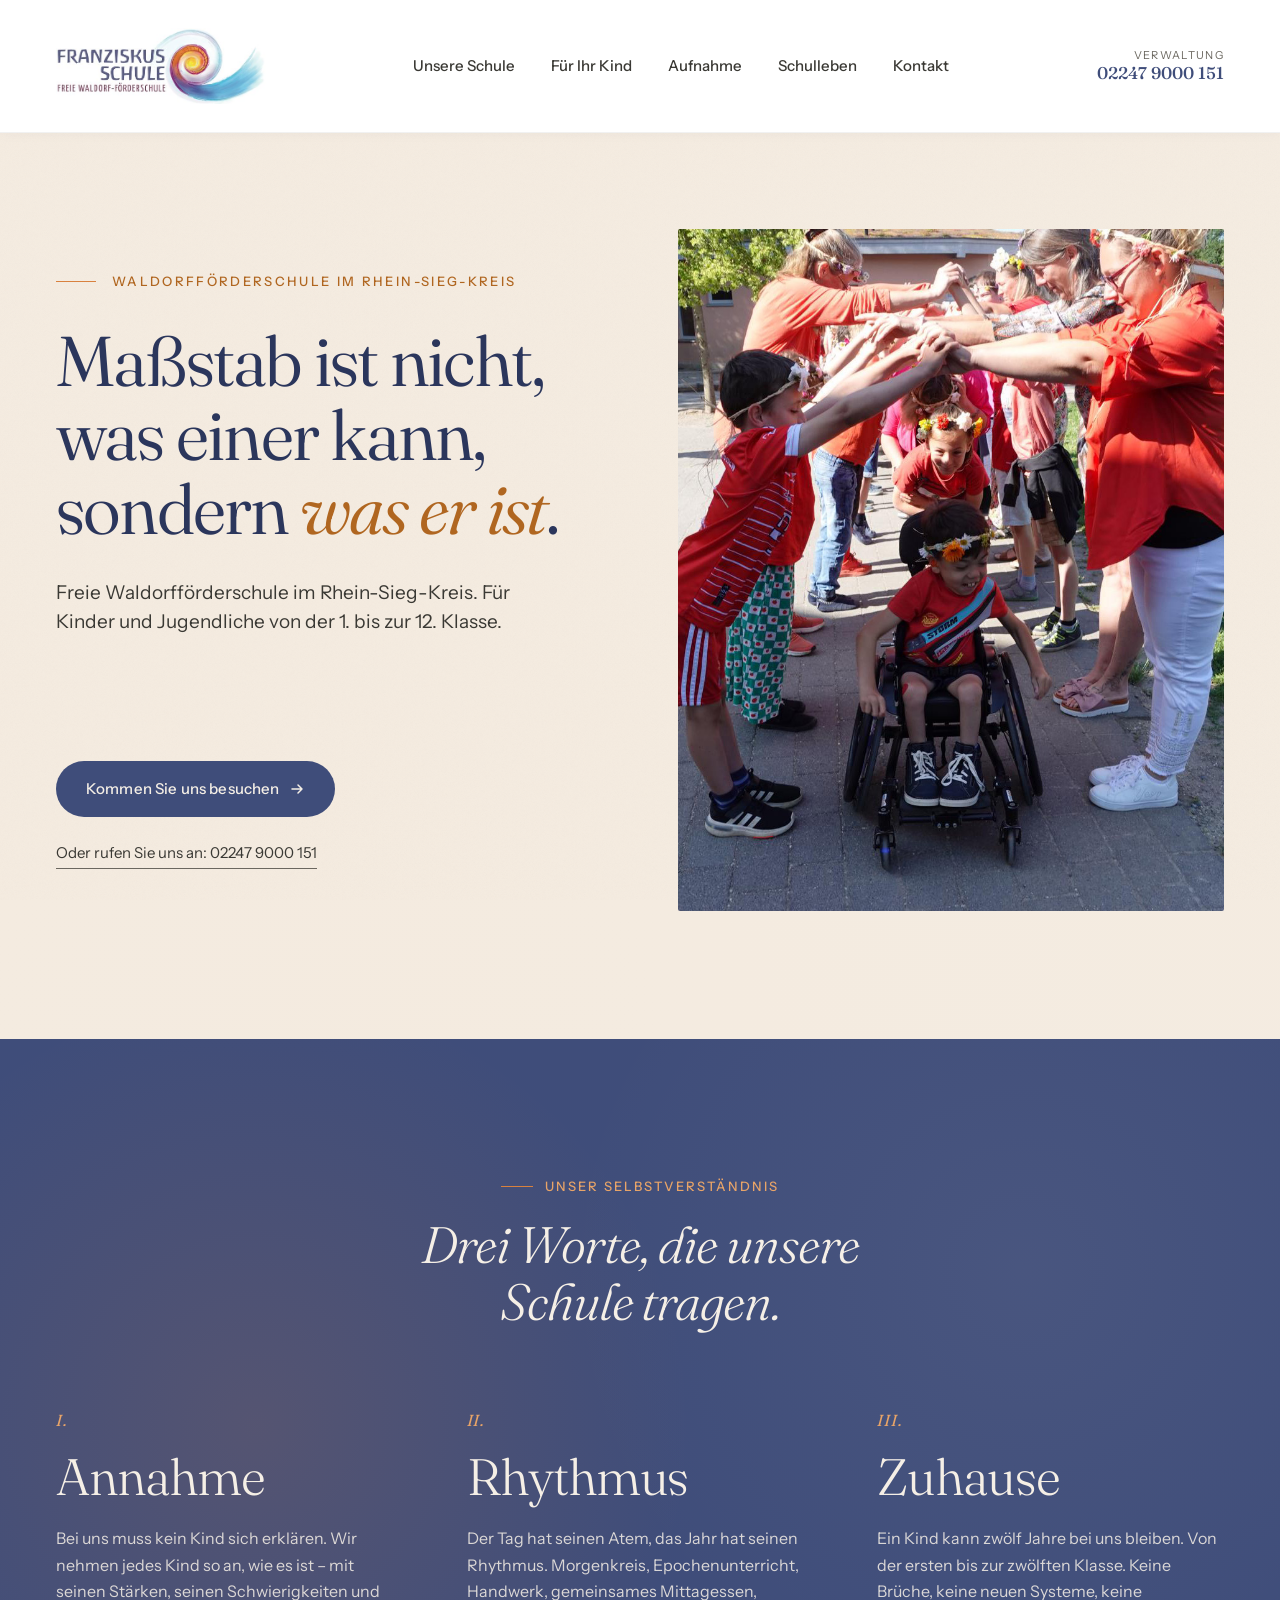
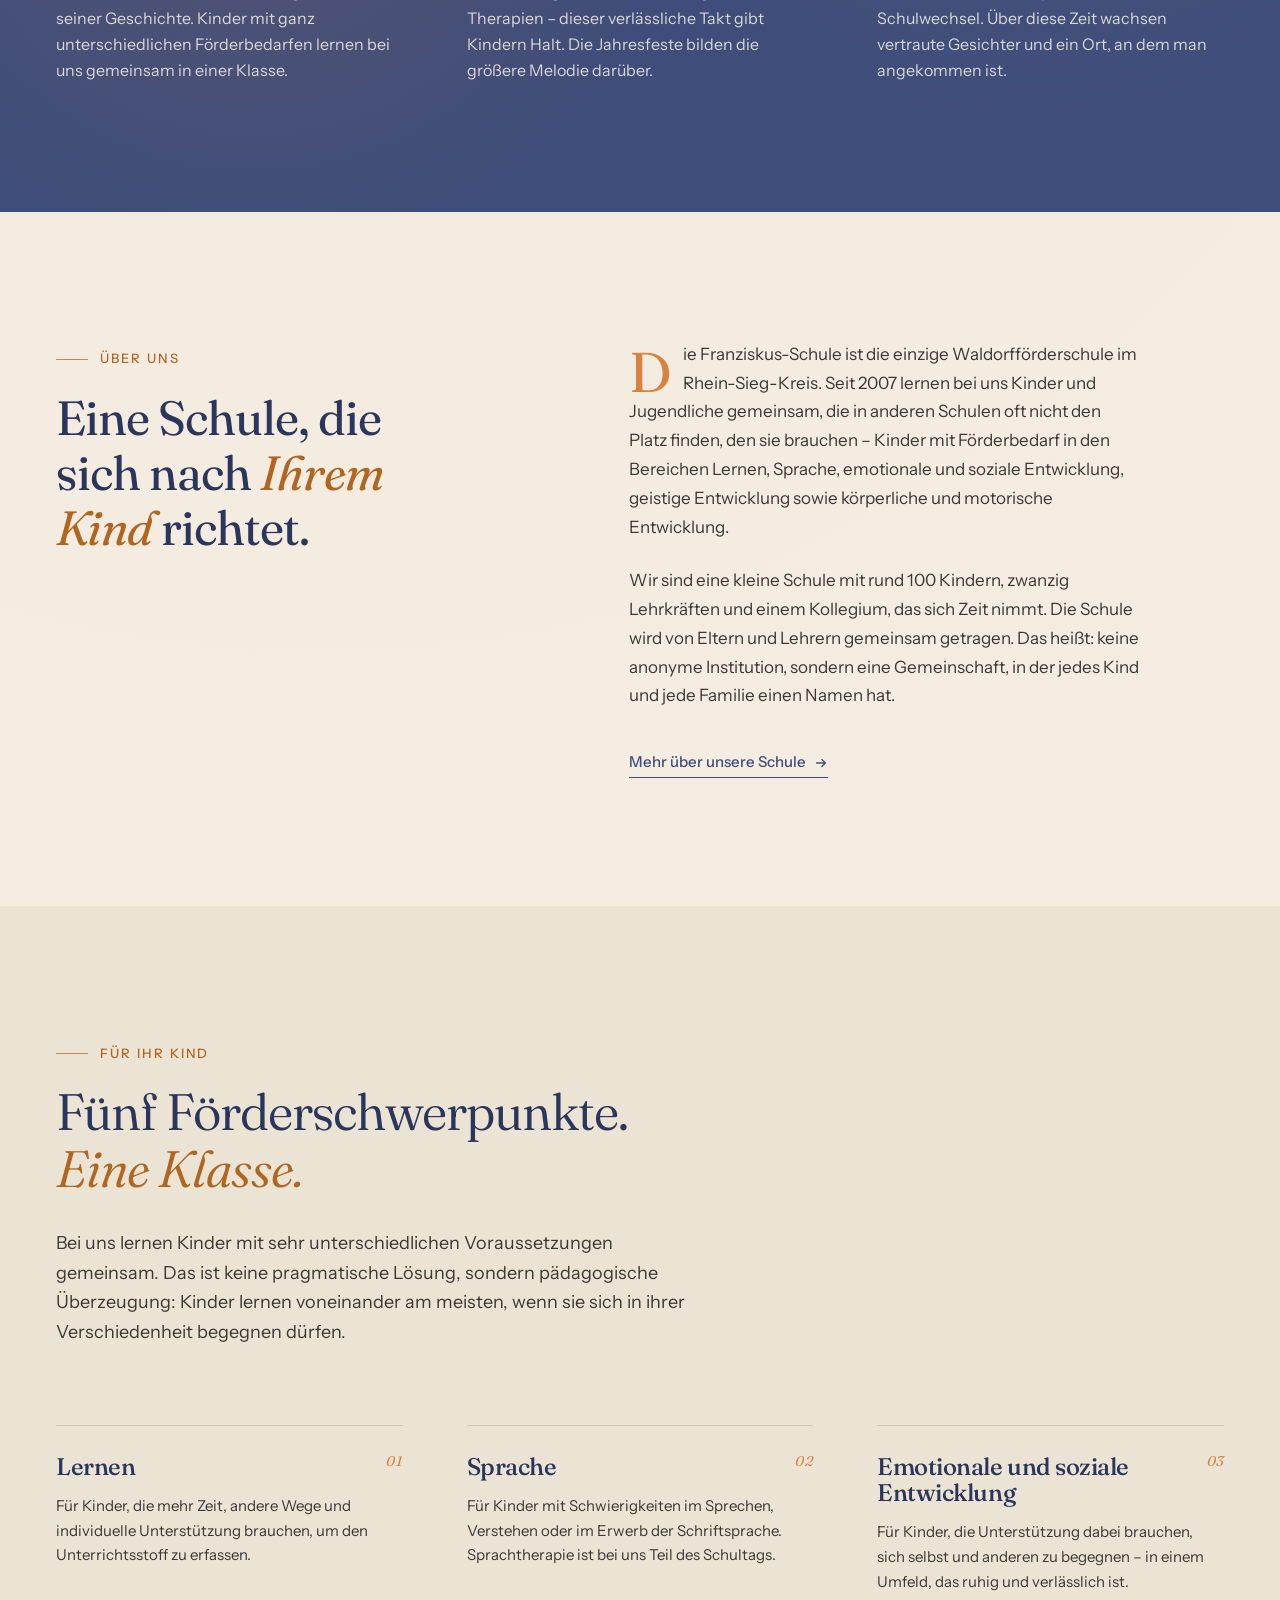
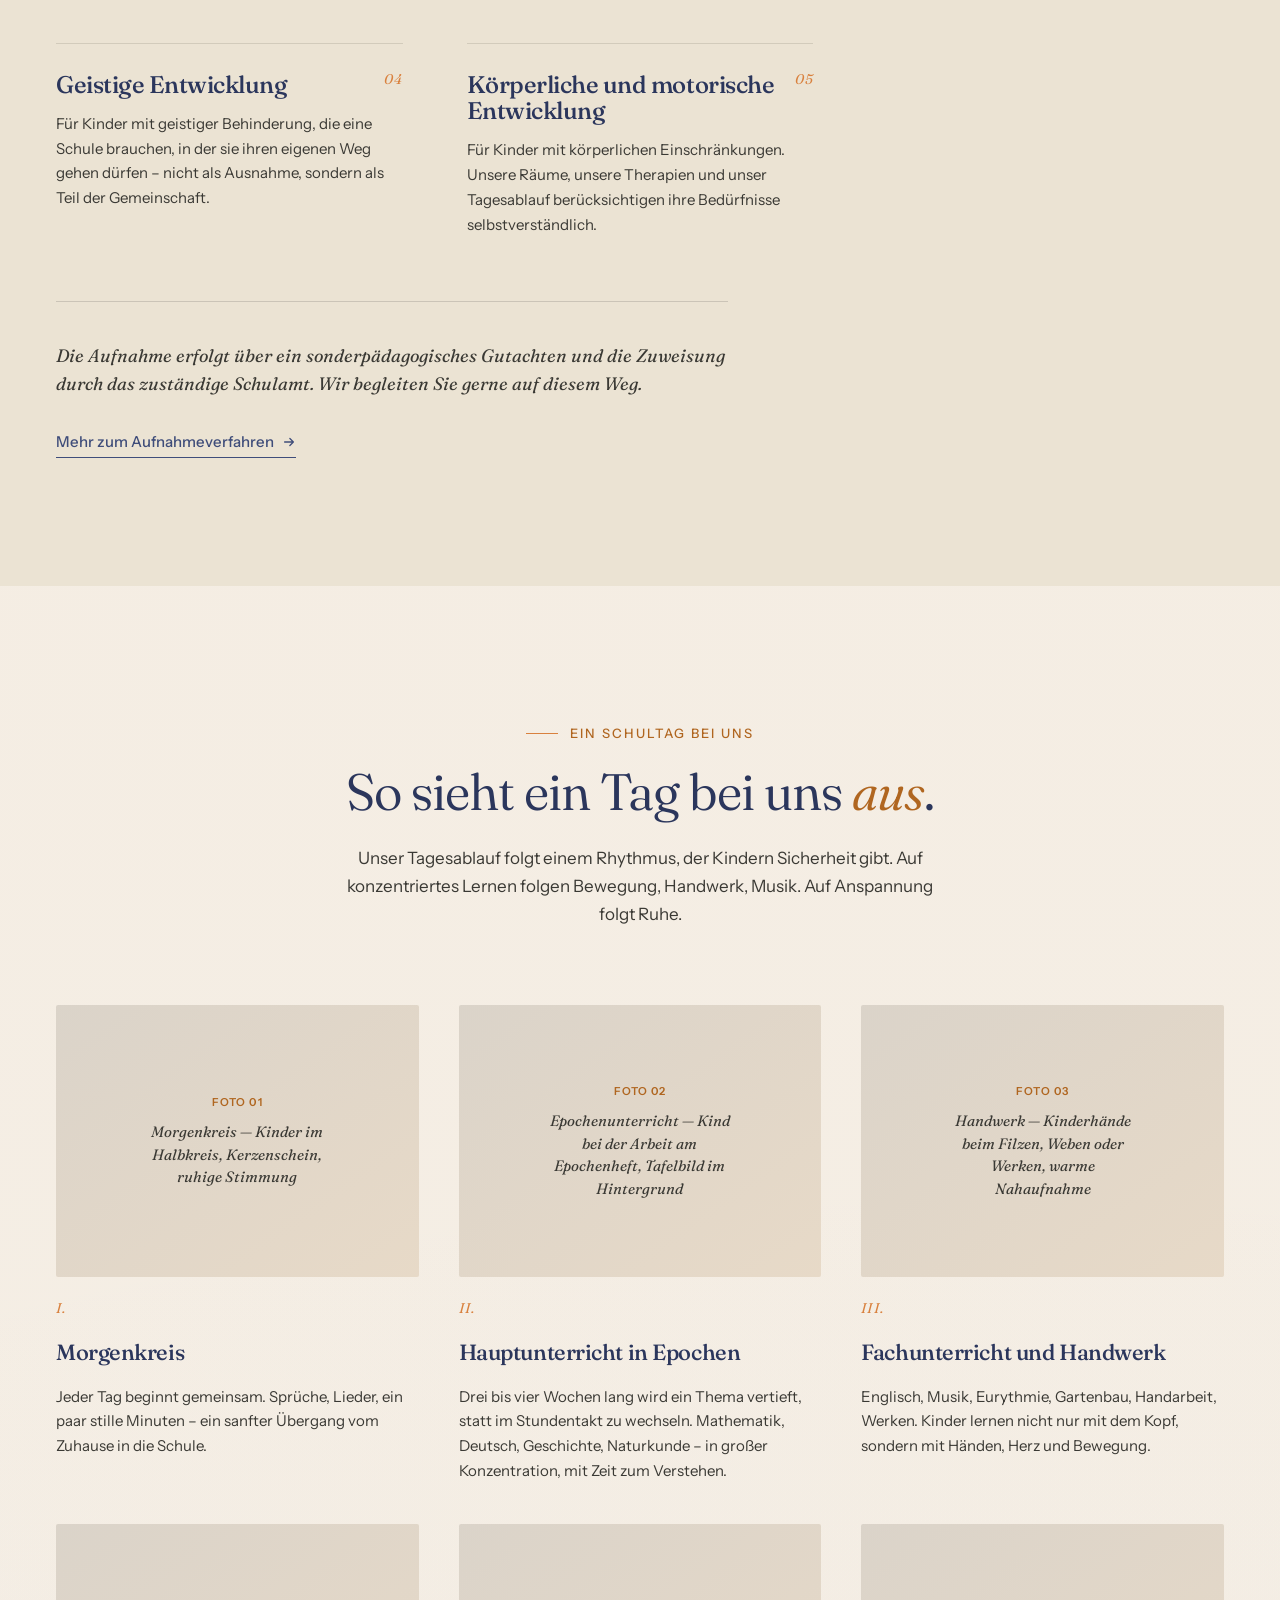
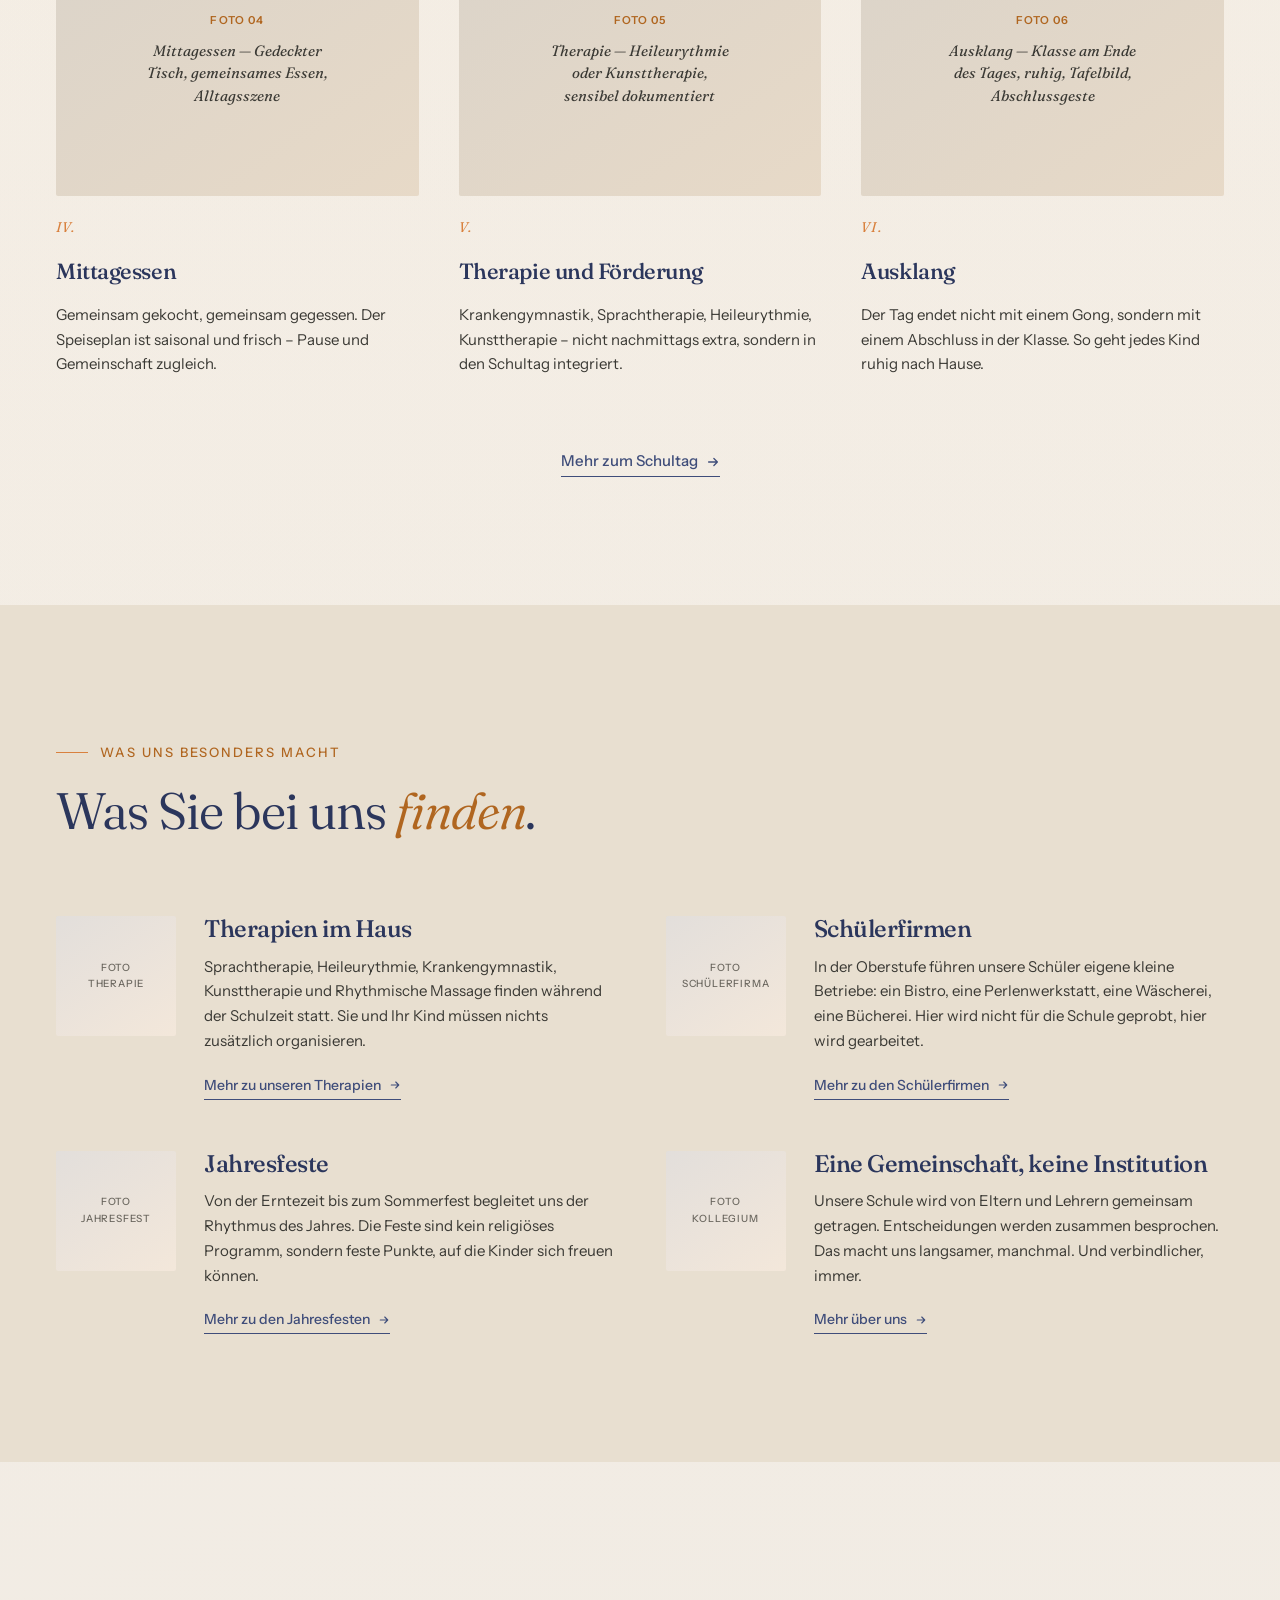
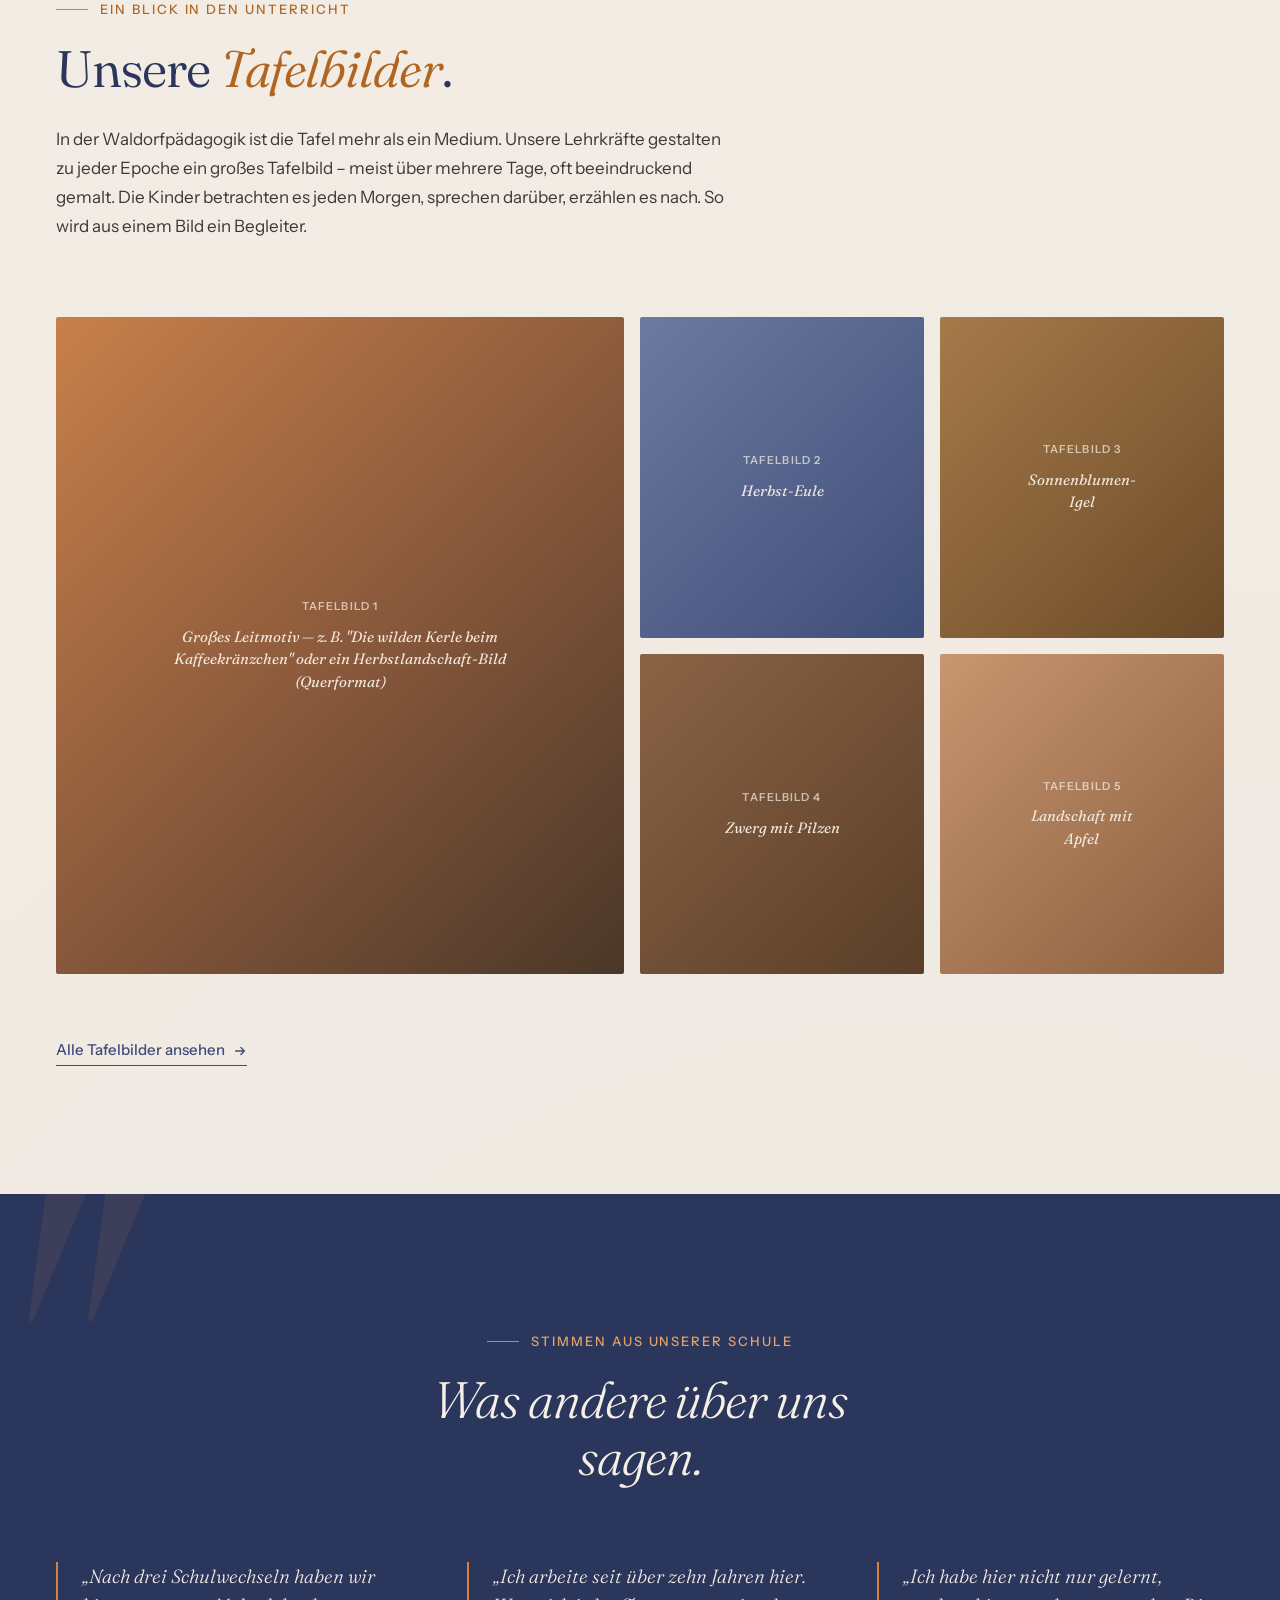
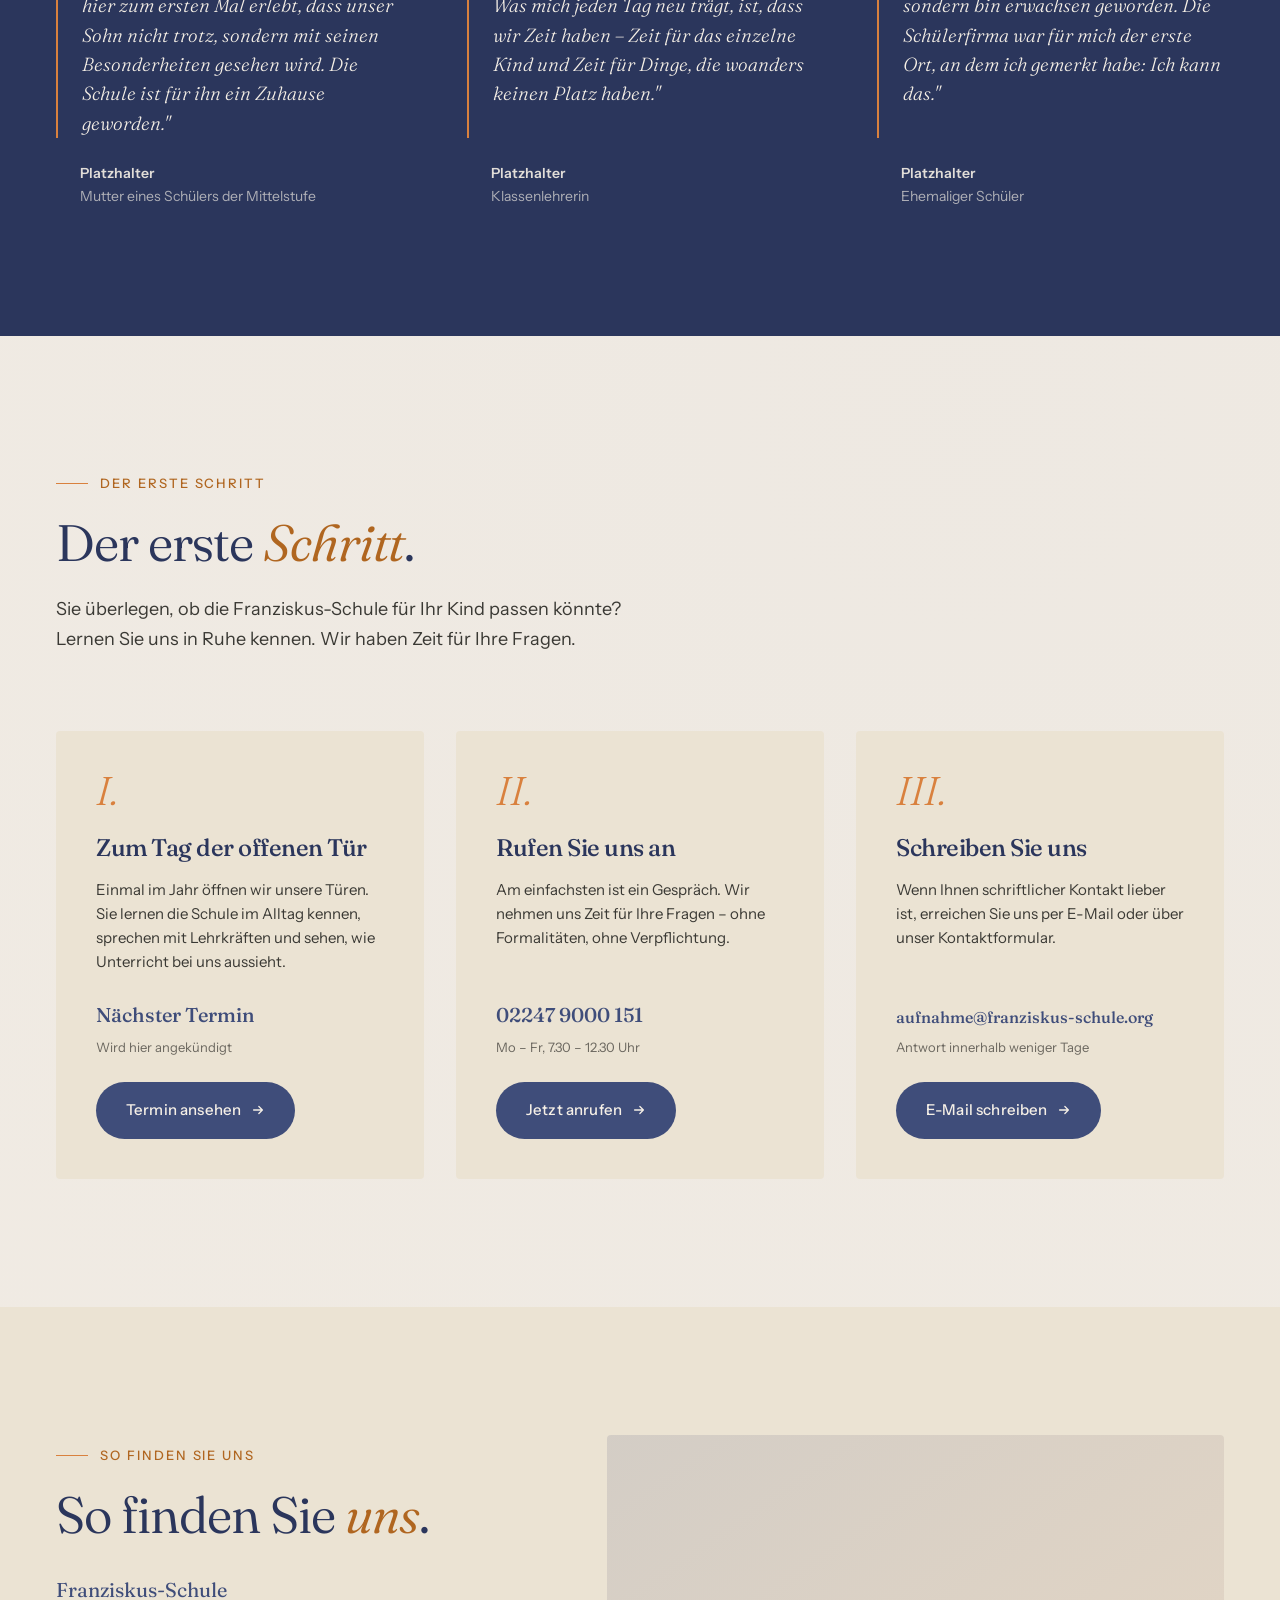
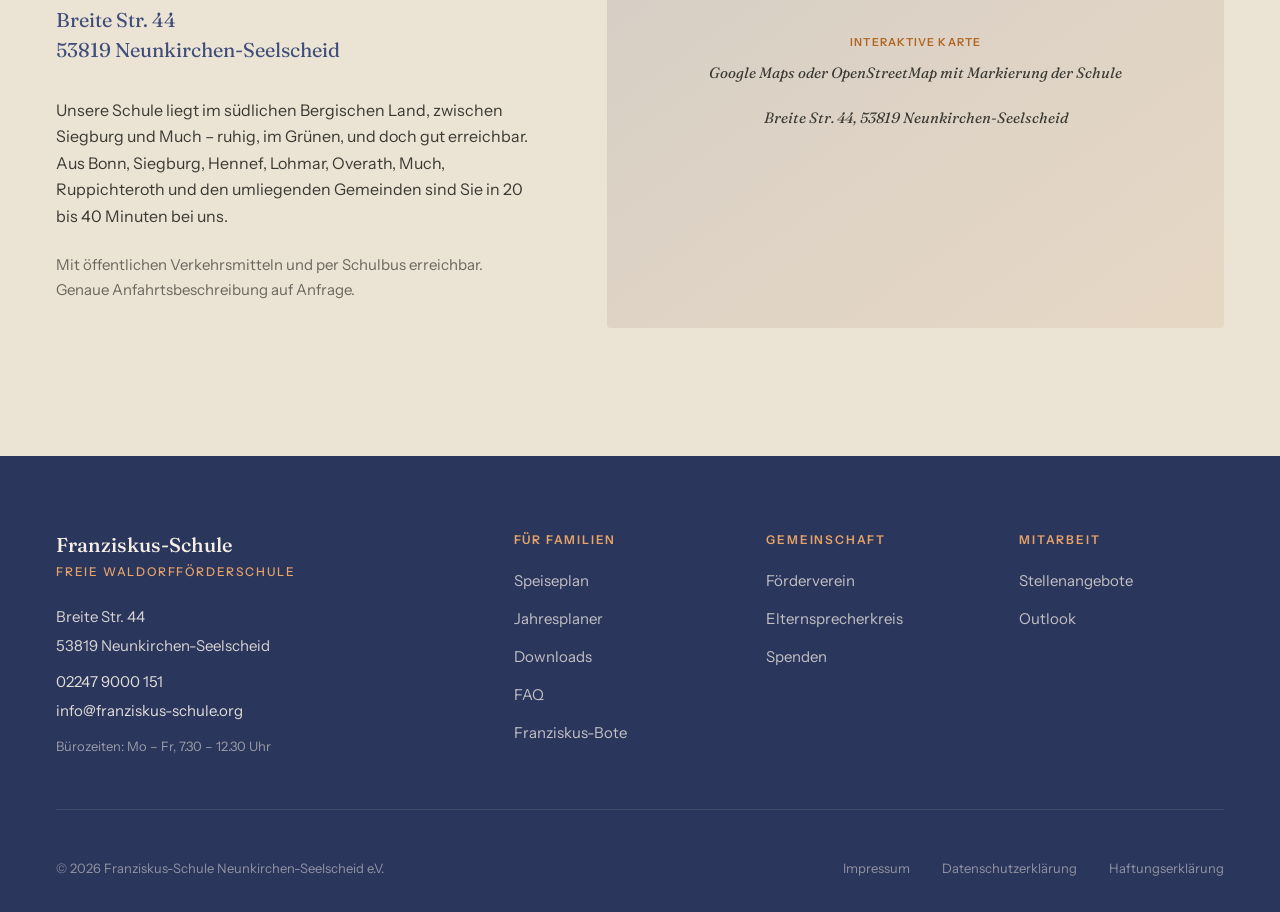
==== index.html @ a925eb08 "Schulleben: Bloecke "Aus dem Schulalltag" und "Rueckblick" - Aus dem Schulalltag: Einschulung, Klass" ====
<!DOCTYPE html>
<html lang="de">
<head>
  <meta charset="UTF-8">
  <meta name="viewport" content="width=device-width, initial-scale=1.0">
  <title>Franziskus-Schule – Waldorfförderschule im Rhein-Sieg-Kreis</title>
  <meta name="description" content="Die Franziskus-Schule ist die einzige Waldorfförderschule im Rhein-Sieg-Kreis. Für Kinder und Jugendliche von der 1. bis zur 12. Klasse.">

  <link rel="preconnect" href="https://fonts.googleapis.com">
  <link rel="preconnect" href="https://fonts.gstatic.com" crossorigin>
  <link href="https://fonts.googleapis.com/css2?family=Fraunces:ital,opsz,wght@0,9..144,300;0,9..144,400;0,9..144,500;0,9..144,600;0,9..144,700;1,9..144,400;1,9..144,500&family=Instrument+Sans:ital,wght@0,400;0,500;0,600;1,400&display=swap" rel="stylesheet">

  <link rel="stylesheet" href="styles.css">
  <script src="scripts.js" defer></script>
</head>
<body>

  <!-- ========== HEADER ========== -->
  <header class="site-header">
    <div class="container header-inner">
      <a href="#" class="logo-link" aria-label="Franziskus-Schule – Startseite">
        <img src="images/logo.jpg" alt="Franziskus-Schule – Freie Waldorf-Förderschule" class="logo-image">
      </a>

      <nav class="main-nav">
        <a href="#">Unsere Schule</a>
        <a href="pages/fuer-ihr-kind.html">Für Ihr Kind</a>
        <a href="pages/aufnahme.html">Aufnahme</a>
        <a href="pages/schulleben.html">Schulleben</a>
        <a href="#">Kontakt</a>
      </nav>

      <div class="header-phone">
        <span class="label">Verwaltung</span>
        <a href="tel:+4922479000151" class="number">02247 9000 151</a>
      </div>

      <button class="mobile-toggle" aria-label="Menü öffnen">
        <span></span>
        <span></span>
        <span></span>
      </button>
    </div>
  </header>

  <main>

    <!-- ========== HERO ========== -->
    <section class="hero">
      <div class="container">
        <div class="hero-stack">
          <div class="hero-content">
            <div class="hero-eyebrow">Waldorfförderschule im Rhein-Sieg-Kreis</div>
            <h1>Maßstab ist nicht, was einer kann, sondern <em>was er ist</em>.</h1>
            <p class="hero-subtitle">Freie Waldorfförderschule im Rhein-Sieg-Kreis. Für Kinder und Jugendliche von der 1. bis zur 12. Klasse.</p>
          </div>

          <div class="hero-visual">
            <div class="hero-image">
              <img src="images/Johanni%20Fest/waldorf-johanni-fest-foerderschule-11.jpg" alt="Schulgemeinschaft beim Johanni-Fest: Kinder und Erwachsene bilden mit erhobenen Händen ein Tor, durch das ein Junge im Rollstuhl fährt.">
            </div>
          </div>

          <div class="hero-ctas">
            <a href="#erster-schritt" class="btn-primary">
              Kommen Sie uns besuchen
              <svg width="16" height="16" viewBox="0 0 16 16" fill="none"><path d="M3 8h10M9 4l4 4-4 4" stroke="currentColor" stroke-width="1.5" stroke-linecap="round" stroke-linejoin="round"/></svg>
            </a>
            <a href="tel:+4922479000151" class="btn-text">Oder rufen Sie uns an: 02247 9000 151</a>
          </div>
        </div>
      </div>
    </section>

    <!-- ========== THREE PILLARS ========== -->
    <section class="pillars">
      <div class="container">
        <div class="pillars-intro">
          <div class="eyebrow">Unser Selbstverständnis</div>
          <h2>Drei Worte, die unsere Schule tragen.</h2>
        </div>

        <div class="pillars-grid">
          <div class="pillar">
            <div class="pillar-number">I.</div>
            <h3>Annahme</h3>
            <p>Bei uns muss kein Kind sich erklären. Wir nehmen jedes Kind so an, wie es ist – mit seinen Stärken, seinen Schwierigkeiten und seiner Geschichte. Kinder mit ganz unterschiedlichen Förderbedarfen lernen bei uns gemeinsam in einer Klasse.</p>
          </div>

          <div class="pillar">
            <div class="pillar-number">II.</div>
            <h3>Rhythmus</h3>
            <p>Der Tag hat seinen Atem, das Jahr hat seinen Rhythmus. Morgenkreis, Epochenunterricht, Handwerk, gemeinsames Mittagessen, Therapien – dieser verlässliche Takt gibt Kindern Halt. Die Jahresfeste bilden die größere Melodie darüber.</p>
          </div>

          <div class="pillar">
            <div class="pillar-number">III.</div>
            <h3>Zuhause</h3>
            <p>Ein Kind kann zwölf Jahre bei uns bleiben. Von der ersten bis zur zwölften Klasse. Keine Brüche, keine neuen Systeme, keine Schulwechsel. Über diese Zeit wachsen vertraute Gesichter und ein Ort, an dem man angekommen ist.</p>
          </div>
        </div>
      </div>
    </section>

    <!-- ========== INTRO ========== -->
    <section class="intro">
      <div class="container">
        <div class="intro-grid">
          <div>
            <div class="eyebrow">Über uns</div>
            <h2>Eine Schule, die sich nach <em>Ihrem Kind</em> richtet.</h2>
          </div>

          <div class="intro-text">
            <p>Die Franziskus-Schule ist die einzige Waldorfförderschule im Rhein-Sieg-Kreis. Seit 2007 lernen bei uns Kinder und Jugendliche gemeinsam, die in anderen Schulen oft nicht den Platz finden, den sie brauchen – Kinder mit Förderbedarf in den Bereichen Lernen, Sprache, emotionale und soziale Entwicklung, geistige Entwicklung sowie körperliche und motorische Entwicklung.</p>

            <p>Wir sind eine kleine Schule mit rund 100 Kindern, zwanzig Lehrkräften und einem Kollegium, das sich Zeit nimmt. Die Schule wird von Eltern und Lehrern gemeinsam getragen. Das heißt: keine anonyme Institution, sondern eine Gemeinschaft, in der jedes Kind und jede Familie einen Namen hat.</p>

            <a href="#" class="link-arrow">
              Mehr über unsere Schule
              <svg width="14" height="14" viewBox="0 0 16 16" fill="none"><path d="M3 8h10M9 4l4 4-4 4" stroke="currentColor" stroke-width="1.5" stroke-linecap="round" stroke-linejoin="round"/></svg>
            </a>
          </div>
        </div>
      </div>
    </section>

    <!-- ========== FÖRDERSCHWERPUNKTE ========== -->
    <section class="foerder">
      <div class="container">
        <div class="foerder-header">
          <div class="eyebrow">Für Ihr Kind</div>
          <h2>Fünf Förderschwerpunkte. <span class="accent">Eine Klasse.</span></h2>
          <p class="foerder-lead">Bei uns lernen Kinder mit sehr unterschiedlichen Voraussetzungen gemeinsam. Das ist keine pragmatische Lösung, sondern pädagogische Überzeugung: Kinder lernen voneinander am meisten, wenn sie sich in ihrer Verschiedenheit begegnen dürfen.</p>
        </div>

        <div class="foerder-list">
          <div class="foerder-item">
            <span class="foerder-item-number">01</span>
            <h3>Lernen</h3>
            <p>Für Kinder, die mehr Zeit, andere Wege und individuelle Unterstützung brauchen, um den Unterrichtsstoff zu erfassen.</p>
          </div>

          <div class="foerder-item">
            <span class="foerder-item-number">02</span>
            <h3>Sprache</h3>
            <p>Für Kinder mit Schwierigkeiten im Sprechen, Verstehen oder im Erwerb der Schriftsprache. Sprachtherapie ist bei uns Teil des Schultags.</p>
          </div>

          <div class="foerder-item">
            <span class="foerder-item-number">03</span>
            <h3>Emotionale und soziale Entwicklung</h3>
            <p>Für Kinder, die Unterstützung dabei brauchen, sich selbst und anderen zu begegnen – in einem Umfeld, das ruhig und verlässlich ist.</p>
          </div>

          <div class="foerder-item">
            <span class="foerder-item-number">04</span>
            <h3>Geistige Entwicklung</h3>
            <p>Für Kinder mit geistiger Behinderung, die eine Schule brauchen, in der sie ihren eigenen Weg gehen dürfen – nicht als Ausnahme, sondern als Teil der Gemeinschaft.</p>
          </div>

          <div class="foerder-item">
            <span class="foerder-item-number">05</span>
            <h3>Körperliche und motorische Entwicklung</h3>
            <p>Für Kinder mit körperlichen Einschränkungen. Unsere Räume, unsere Therapien und unser Tagesablauf berücksichtigen ihre Bedürfnisse selbstverständlich.</p>
          </div>
        </div>

        <div class="foerder-footer">
          <p>Die Aufnahme erfolgt über ein sonderpädagogisches Gutachten und die Zuweisung durch das zuständige Schulamt. Wir begleiten Sie gerne auf diesem Weg.</p>
          <a href="pages/aufnahme.html" class="link-arrow">
            Mehr zum Aufnahmeverfahren
            <svg width="14" height="14" viewBox="0 0 16 16" fill="none"><path d="M3 8h10M9 4l4 4-4 4" stroke="currentColor" stroke-width="1.5" stroke-linecap="round" stroke-linejoin="round"/></svg>
          </a>
        </div>
      </div>
    </section>

    <!-- ========== SCHULTAG ========== -->
    <section class="schultag">
      <div class="container">
        <div class="schultag-header">
          <div class="eyebrow">Ein Schultag bei uns</div>
          <h2>So sieht ein Tag bei uns <em>aus</em>.</h2>
          <p>Unser Tagesablauf folgt einem Rhythmus, der Kindern Sicherheit gibt. Auf konzentriertes Lernen folgen Bewegung, Handwerk, Musik. Auf Anspannung folgt Ruhe.</p>
        </div>

        <div class="schultag-stations">
          <div class="station">
            <div class="station-image">
              <div class="placeholder">
                <div class="placeholder-label">Foto 01</div>
                <div class="placeholder-description">Morgenkreis — Kinder im Halbkreis, Kerzenschein, ruhige Stimmung</div>
              </div>
            </div>
            <div class="station-number">I.</div>
            <h3>Morgenkreis</h3>
            <p>Jeder Tag beginnt gemeinsam. Sprüche, Lieder, ein paar stille Minuten – ein sanfter Übergang vom Zuhause in die Schule.</p>
          </div>

          <div class="station">
            <div class="station-image">
              <div class="placeholder">
                <div class="placeholder-label">Foto 02</div>
                <div class="placeholder-description">Epochenunterricht — Kind bei der Arbeit am Epochenheft, Tafelbild im Hintergrund</div>
              </div>
            </div>
            <div class="station-number">II.</div>
            <h3>Hauptunterricht in Epochen</h3>
            <p>Drei bis vier Wochen lang wird ein Thema vertieft, statt im Stundentakt zu wechseln. Mathematik, Deutsch, Geschichte, Naturkunde – in großer Konzentration, mit Zeit zum Verstehen.</p>
          </div>

          <div class="station">
            <div class="station-image">
              <div class="placeholder">
                <div class="placeholder-label">Foto 03</div>
                <div class="placeholder-description">Handwerk — Kinderhände beim Filzen, Weben oder Werken, warme Nahaufnahme</div>
              </div>
            </div>
            <div class="station-number">III.</div>
            <h3>Fachunterricht und Handwerk</h3>
            <p>Englisch, Musik, Eurythmie, Gartenbau, Handarbeit, Werken. Kinder lernen nicht nur mit dem Kopf, sondern mit Händen, Herz und Bewegung.</p>
          </div>

          <div class="station">
            <div class="station-image">
              <div class="placeholder">
                <div class="placeholder-label">Foto 04</div>
                <div class="placeholder-description">Mittagessen — Gedeckter Tisch, gemeinsames Essen, Alltagsszene</div>
              </div>
            </div>
            <div class="station-number">IV.</div>
            <h3>Mittagessen</h3>
            <p>Gemeinsam gekocht, gemeinsam gegessen. Der Speiseplan ist saisonal und frisch – Pause und Gemeinschaft zugleich.</p>
          </div>

          <div class="station">
            <div class="station-image">
              <div class="placeholder">
                <div class="placeholder-label">Foto 05</div>
                <div class="placeholder-description">Therapie — Heileurythmie oder Kunsttherapie, sensibel dokumentiert</div>
              </div>
            </div>
            <div class="station-number">V.</div>
            <h3>Therapie und Förderung</h3>
            <p>Krankengymnastik, Sprachtherapie, Heileurythmie, Kunsttherapie – nicht nachmittags extra, sondern in den Schultag integriert.</p>
          </div>

          <div class="station">
            <div class="station-image">
              <div class="placeholder">
                <div class="placeholder-label">Foto 06</div>
                <div class="placeholder-description">Ausklang — Klasse am Ende des Tages, ruhig, Tafelbild, Abschlussgeste</div>
              </div>
            </div>
            <div class="station-number">VI.</div>
            <h3>Ausklang</h3>
            <p>Der Tag endet nicht mit einem Gong, sondern mit einem Abschluss in der Klasse. So geht jedes Kind ruhig nach Hause.</p>
          </div>
        </div>

        <div class="schultag-cta">
          <a href="#" class="link-arrow">
            Mehr zum Schultag
            <svg width="14" height="14" viewBox="0 0 16 16" fill="none"><path d="M3 8h10M9 4l4 4-4 4" stroke="currentColor" stroke-width="1.5" stroke-linecap="round" stroke-linejoin="round"/></svg>
          </a>
        </div>
      </div>
    </section>

    <!-- ========== BESONDERHEITEN ========== -->
    <section class="besonderheiten">
      <div class="container">
        <div class="besonderheiten-header">
          <div class="eyebrow">Was uns besonders macht</div>
          <h2>Was Sie bei uns <em>finden</em>.</h2>
        </div>

        <div class="besonderheiten-grid">
          <div class="feature">
            <div class="feature-image">
              <span>Foto<br>Therapie</span>
            </div>
            <div class="feature-content">
              <h3>Therapien im Haus</h3>
              <p>Sprachtherapie, Heileurythmie, Krankengymnastik, Kunsttherapie und Rhythmische Massage finden während der Schulzeit statt. Sie und Ihr Kind müssen nichts zusätzlich organisieren.</p>
              <a href="#" class="link-arrow">Mehr zu unseren Therapien
                <svg width="12" height="12" viewBox="0 0 16 16" fill="none"><path d="M3 8h10M9 4l4 4-4 4" stroke="currentColor" stroke-width="1.5" stroke-linecap="round" stroke-linejoin="round"/></svg>
              </a>
            </div>
          </div>

          <div class="feature">
            <div class="feature-image">
              <span>Foto<br>Schülerfirma</span>
            </div>
            <div class="feature-content">
              <h3>Schülerfirmen</h3>
              <p>In der Oberstufe führen unsere Schüler eigene kleine Betriebe: ein Bistro, eine Perlenwerkstatt, eine Wäscherei, eine Bücherei. Hier wird nicht für die Schule geprobt, hier wird gearbeitet.</p>
              <a href="pages/fuer-ihr-kind.html#schuelerfirmen" class="link-arrow">Mehr zu den Schülerfirmen
                <svg width="12" height="12" viewBox="0 0 16 16" fill="none"><path d="M3 8h10M9 4l4 4-4 4" stroke="currentColor" stroke-width="1.5" stroke-linecap="round" stroke-linejoin="round"/></svg>
              </a>
            </div>
          </div>

          <div class="feature">
            <div class="feature-image">
              <span>Foto<br>Jahresfest</span>
            </div>
            <div class="feature-content">
              <h3>Jahresfeste</h3>
              <p>Von der Erntezeit bis zum Sommerfest begleitet uns der Rhythmus des Jahres. Die Feste sind kein religiöses Programm, sondern feste Punkte, auf die Kinder sich freuen können.</p>
              <a href="#" class="link-arrow">Mehr zu den Jahresfesten
                <svg width="12" height="12" viewBox="0 0 16 16" fill="none"><path d="M3 8h10M9 4l4 4-4 4" stroke="currentColor" stroke-width="1.5" stroke-linecap="round" stroke-linejoin="round"/></svg>
              </a>
            </div>
          </div>

          <div class="feature">
            <div class="feature-image">
              <span>Foto<br>Kollegium</span>
            </div>
            <div class="feature-content">
              <h3>Eine Gemeinschaft, keine Institution</h3>
              <p>Unsere Schule wird von Eltern und Lehrern gemeinsam getragen. Entscheidungen werden zusammen besprochen. Das macht uns langsamer, manchmal. Und verbindlicher, immer.</p>
              <a href="#" class="link-arrow">Mehr über uns
                <svg width="12" height="12" viewBox="0 0 16 16" fill="none"><path d="M3 8h10M9 4l4 4-4 4" stroke="currentColor" stroke-width="1.5" stroke-linecap="round" stroke-linejoin="round"/></svg>
              </a>
            </div>
          </div>
        </div>
      </div>
    </section>

    <!-- ========== TAFELBILDER ========== -->
    <section class="tafelbilder">
      <div class="container">
        <div class="tafelbilder-header">
          <div class="eyebrow">Ein Blick in den Unterricht</div>
          <h2>Unsere <em>Tafelbilder</em>.</h2>
          <p class="tafelbilder-lead">In der Waldorfpädagogik ist die Tafel mehr als ein Medium. Unsere Lehrkräfte gestalten zu jeder Epoche ein großes Tafelbild – meist über mehrere Tage, oft beeindruckend gemalt. Die Kinder betrachten es jeden Morgen, sprechen darüber, erzählen es nach. So wird aus einem Bild ein Begleiter.</p>
        </div>

        <div class="tafelbilder-gallery">
          <div class="tafelbild tafelbild-1">
            <div class="placeholder">
              <div class="placeholder-label">Tafelbild 1</div>
              <div class="placeholder-description">Großes Leitmotiv — z. B. "Die wilden Kerle beim Kaffeekränzchen" oder ein Herbstlandschaft-Bild (Querformat)</div>
            </div>
          </div>
          <div class="tafelbild tafelbild-2">
            <div class="placeholder">
              <div class="placeholder-label">Tafelbild 2</div>
              <div class="placeholder-description">Herbst-Eule</div>
            </div>
          </div>
          <div class="tafelbild tafelbild-3">
            <div class="placeholder">
              <div class="placeholder-label">Tafelbild 3</div>
              <div class="placeholder-description">Sonnenblumen-Igel</div>
            </div>
          </div>
          <div class="tafelbild tafelbild-4">
            <div class="placeholder">
              <div class="placeholder-label">Tafelbild 4</div>
              <div class="placeholder-description">Zwerg mit Pilzen</div>
            </div>
          </div>
          <div class="tafelbild tafelbild-5">
            <div class="placeholder">
              <div class="placeholder-label">Tafelbild 5</div>
              <div class="placeholder-description">Landschaft mit Apfel</div>
            </div>
          </div>
        </div>

        <a href="#" class="link-arrow">
          Alle Tafelbilder ansehen
          <svg width="14" height="14" viewBox="0 0 16 16" fill="none"><path d="M3 8h10M9 4l4 4-4 4" stroke="currentColor" stroke-width="1.5" stroke-linecap="round" stroke-linejoin="round"/></svg>
        </a>
      </div>
    </section>

    <!-- ========== STIMMEN ========== -->
    <section class="stimmen">
      <div class="container">
        <div class="stimmen-header">
          <div class="eyebrow">Stimmen aus unserer Schule</div>
          <h2>Was andere über uns sagen.</h2>
        </div>

        <div class="stimmen-grid">
          <div class="stimme">
            <blockquote>„Nach drei Schulwechseln haben wir hier zum ersten Mal erlebt, dass unser Sohn nicht trotz, sondern mit seinen Besonderheiten gesehen wird. Die Schule ist für ihn ein Zuhause geworden."</blockquote>
            <div class="stimme-author"><strong>Platzhalter</strong><br>Mutter eines Schülers der Mittelstufe</div>
          </div>

          <div class="stimme">
            <blockquote>„Ich arbeite seit über zehn Jahren hier. Was mich jeden Tag neu trägt, ist, dass wir Zeit haben – Zeit für das einzelne Kind und Zeit für Dinge, die woanders keinen Platz haben."</blockquote>
            <div class="stimme-author"><strong>Platzhalter</strong><br>Klassenlehrerin</div>
          </div>

          <div class="stimme">
            <blockquote>„Ich habe hier nicht nur gelernt, sondern bin erwachsen geworden. Die Schülerfirma war für mich der erste Ort, an dem ich gemerkt habe: Ich kann das."</blockquote>
            <div class="stimme-author"><strong>Platzhalter</strong><br>Ehemaliger Schüler</div>
          </div>
        </div>
      </div>
    </section>

    <!-- ========== ERSTER SCHRITT ========== -->
    <section class="erster-schritt" id="erster-schritt">
      <div class="container">
        <div class="erster-header">
          <div class="eyebrow">Der erste Schritt</div>
          <h2>Der erste <em>Schritt</em>.</h2>
          <p>Sie überlegen, ob die Franziskus-Schule für Ihr Kind passen könnte? Lernen Sie uns in Ruhe kennen. Wir haben Zeit für Ihre Fragen.</p>
        </div>

        <div class="erster-wege">
          <div class="weg">
            <div class="weg-number">I.</div>
            <h3>Zum Tag der offenen Tür</h3>
            <p>Einmal im Jahr öffnen wir unsere Türen. Sie lernen die Schule im Alltag kennen, sprechen mit Lehrkräften und sehen, wie Unterricht bei uns aussieht.</p>
            <div class="weg-detail">Nächster Termin</div>
            <div class="weg-subdetail">Wird hier angekündigt</div>
            <a href="#" class="btn-primary">
              Termin ansehen
              <svg width="14" height="14" viewBox="0 0 16 16" fill="none"><path d="M3 8h10M9 4l4 4-4 4" stroke="currentColor" stroke-width="1.5" stroke-linecap="round" stroke-linejoin="round"/></svg>
            </a>
          </div>

          <div class="weg">
            <div class="weg-number">II.</div>
            <h3>Rufen Sie uns an</h3>
            <p>Am einfachsten ist ein Gespräch. Wir nehmen uns Zeit für Ihre Fragen – ohne Formalitäten, ohne Verpflichtung.</p>
            <div class="weg-detail">02247 9000 151</div>
            <div class="weg-subdetail">Mo – Fr, 7.30 – 12.30 Uhr</div>
            <a href="tel:+4922479000151" class="btn-primary">
              Jetzt anrufen
              <svg width="14" height="14" viewBox="0 0 16 16" fill="none"><path d="M3 8h10M9 4l4 4-4 4" stroke="currentColor" stroke-width="1.5" stroke-linecap="round" stroke-linejoin="round"/></svg>
            </a>
          </div>

          <div class="weg">
            <div class="weg-number">III.</div>
            <h3>Schreiben Sie uns</h3>
            <p>Wenn Ihnen schriftlicher Kontakt lieber ist, erreichen Sie uns per E-Mail oder über unser Kontaktformular.</p>
            <div class="weg-detail" style="font-size: 1rem;">aufnahme@franziskus-schule.org</div>
            <div class="weg-subdetail">Antwort innerhalb weniger Tage</div>
            <a href="mailto:aufnahme@franziskus-schule.org" class="btn-primary">
              E-Mail schreiben
              <svg width="14" height="14" viewBox="0 0 16 16" fill="none"><path d="M3 8h10M9 4l4 4-4 4" stroke="currentColor" stroke-width="1.5" stroke-linecap="round" stroke-linejoin="round"/></svg>
            </a>
          </div>
        </div>
      </div>
    </section>

    <!-- ========== ANFAHRT ========== -->
    <section class="anfahrt">
      <div class="container">
        <div class="anfahrt-grid">
          <div class="anfahrt-content">
            <div class="eyebrow">So finden Sie uns</div>
            <h2>So finden Sie <em>uns</em>.</h2>
            <div class="address">
              Franziskus-Schule<br>
              Breite Str. 44<br>
              53819 Neunkirchen-Seelscheid
            </div>
            <p>Unsere Schule liegt im südlichen Bergischen Land, zwischen Siegburg und Much – ruhig, im Grünen, und doch gut erreichbar. Aus Bonn, Siegburg, Hennef, Lohmar, Overath, Much, Ruppichteroth und den umliegenden Gemeinden sind Sie in 20 bis 40 Minuten bei uns.</p>
            <p style="font-size: 0.9375rem; color: var(--ink-muted);">Mit öffentlichen Verkehrsmitteln und per Schulbus erreichbar. Genaue Anfahrtsbeschreibung auf Anfrage.</p>
          </div>

          <div class="anfahrt-map">
            <div class="placeholder">
              <div class="placeholder-label">Interaktive Karte</div>
              <div class="placeholder-description">
                Google Maps oder OpenStreetMap mit Markierung der Schule<br><br>
                Breite Str. 44, 53819 Neunkirchen-Seelscheid
              </div>
            </div>
          </div>
        </div>
      </div>
    </section>

  </main>

  <!-- ========== FOOTER ========== -->
  <footer class="site-footer">
    <div class="container">
      <div class="footer-top">
        <div class="footer-contact">
          <div class="footer-logo">
            Franziskus-Schule<br>
            <span style="font-size: 0.75rem; letter-spacing: 0.15em; text-transform: uppercase; color: var(--amber-soft); font-family: var(--font-body); font-weight: 500;">Freie Waldorfförderschule</span>
          </div>
          <p>Breite Str. 44</p>
          <p>53819 Neunkirchen-Seelscheid</p>
          <p style="margin-top: 0.75rem;"><a href="tel:+4922479000151">02247 9000 151</a></p>
          <p><a href="mailto:info@franziskus-schule.org">info@franziskus-schule.org</a></p>
          <p style="margin-top: 0.75rem; font-size: 0.8125rem; color: rgba(245, 239, 230, 0.55);">Bürozeiten: Mo – Fr, 7.30 – 12.30 Uhr</p>
        </div>

        <div class="footer-col">
          <h4>Für Familien</h4>
          <ul>
            <li><a href="#">Speiseplan</a></li>
            <li><a href="#">Jahresplaner</a></li>
            <li><a href="#">Downloads</a></li>
            <li><a href="#">FAQ</a></li>
            <li><a href="#">Franziskus-Bote</a></li>
          </ul>
        </div>

        <div class="footer-col">
          <h4>Gemeinschaft</h4>
          <ul>
            <li><a href="#">Förderverein</a></li>
            <li><a href="#">Elternsprecherkreis</a></li>
            <li><a href="#">Spenden</a></li>
          </ul>
        </div>

        <div class="footer-col">
          <h4>Mitarbeit</h4>
          <ul>
            <li><a href="#">Stellenangebote</a></li>
            <li><a href="#">Outlook</a></li>
          </ul>
        </div>
      </div>

      <div class="footer-bottom">
        <div>© 2026 Franziskus-Schule Neunkirchen-Seelscheid e.V.</div>
        <div class="footer-legal">
          <a href="#">Impressum</a>
          <a href="#">Datenschutzerklärung</a>
          <a href="#">Haftungserklärung</a>
        </div>
      </div>
    </div>
  </footer>

</body>
</html>
---- styles.css ----
:root {
  /* ===== Color palette — aligned with logo + flyer ===== */
  --sand: #F5EFE6;            /* Papierhintergrund, warm wie Büttenpapier */
  --sand-deep: #EBE3D3;       /* Abgesetzte Flächen */
  --moss: #E8DFD0;            /* Weiche Info-Boxen, Bildplatzhalter */
  --cream-warm: #EFE6D6;      /* Alternative Sektions-Hintergründe */

  --navy: #3F4D7A;            /* Primärfarbe — aus dem Logo-Schriftzug */
  --navy-deep: #2B365C;       /* Überschriften, Navigation, dunkle Flächen */

  --amber: #D9813E;           /* Sekundärfarbe — aus der Logo-Spirale */
  --amber-deep: #B06620;      /* Akzent-Text, kräftigere Kontraste */
  --amber-soft: #E8A468;      /* Weiche Nuance für Hover, Verläufe */

  --coral: #C95A3F;           /* Sehr sparsame Akzente (Randbereiche, Highlights) */
  --sky: #8EBED9;             /* Sehr sparsam, aus dem Logo-Band */

  --ink: #1A1A17;
  --ink-soft: #3A3934;
  --ink-muted: #6B675F;

  /* Signalfarbe: NICHT für finales Design. Markiert offene Stellen,
     an denen noch eine konkrete Info ergänzt werden muss.
     Bewusst grell magenta, damit beim Überfliegen sofort sichtbar. */
  --signal: #E5007D;

  /* Typography */
  --font-display: 'Fraunces', Georgia, serif;
  --font-body: 'Instrument Sans', -apple-system, sans-serif;

  /* Spacing rhythm */
  --space-xs: 0.5rem;
  --space-s: 1rem;
  --space-m: 2rem;
  --space-l: 4rem;
  --space-xl: 6rem;
  --space-xxl: 10rem;

  /* Layout */
  --content-width: 1280px;
  --text-width: 720px;
}

* {
  box-sizing: border-box;
  margin: 0;
  padding: 0;
}

html {
  scroll-behavior: smooth;
}

body {
  font-family: var(--font-body);
  font-size: 1.0625rem;
  line-height: 1.65;
  color: var(--ink);
  background-color: var(--sand);
  background-image:
    radial-gradient(circle at 25% 10%, rgba(217, 129, 62, 0.04) 0%, transparent 50%),
    radial-gradient(circle at 75% 80%, rgba(63, 77, 122, 0.04) 0%, transparent 50%);
  min-height: 100vh;
  -webkit-font-smoothing: antialiased;
  -moz-osx-font-smoothing: grayscale;
}

/* Subtle paper grain */
body::before {
  content: '';
  position: fixed;
  top: 0;
  left: 0;
  width: 100%;
  height: 100%;
  pointer-events: none;
  z-index: 1;
  opacity: 0.4;
  mix-blend-mode: multiply;
  background-image: url("data:image/svg+xml;utf8,<svg xmlns='http://www.w3.org/2000/svg' width='200' height='200'><filter id='n'><feTurbulence baseFrequency='0.9' numOctaves='3' stitchTiles='stitch'/><feColorMatrix values='0 0 0 0 0.4 0 0 0 0 0.3 0 0 0 0 0.2 0 0 0 0.06 0'/></filter><rect width='100%25' height='100%25' filter='url(%23n)'/></svg>");
}

main, header, footer {
  position: relative;
  z-index: 2;
}

/* Typography base */
h1, h2, h3, h4 {
  font-family: var(--font-display);
  font-weight: 400;
  letter-spacing: -0.02em;
  line-height: 1.1;
}

h1 { font-size: clamp(2.5rem, 6vw, 5.5rem); }
h2 { font-size: clamp(2rem, 4vw, 3.25rem); }
h3 { font-size: clamp(1.375rem, 2.5vw, 1.875rem); }
h4 { font-size: 1.125rem; letter-spacing: 0.04em; text-transform: uppercase; font-family: var(--font-body); font-weight: 500; color: var(--amber-deep); }

p {
  max-width: 42rem;
}

a {
  color: inherit;
  text-decoration: none;
  transition: all 0.2s ease;
}

/* Eyebrow labels */
.eyebrow {
  font-family: var(--font-body);
  font-size: 0.8125rem;
  font-weight: 500;
  letter-spacing: 0.15em;
  text-transform: uppercase;
  color: var(--amber-deep);
  display: inline-flex;
  align-items: center;
  gap: 0.75rem;
  margin-bottom: 1.25rem;
}

.eyebrow::before {
  content: '';
  display: inline-block;
  width: 2rem;
  height: 1px;
  background-color: var(--amber);
}

/* Container */
.container {
  max-width: var(--content-width);
  margin: 0 auto;
  padding: 0 clamp(2rem, 5vw, 3.5rem);
}

/* ========== PLATZHALTER FÜR OFFENE INFOS ==========
   .todo       — inline, im Fließtext
   .todo-block — eigenständiger Block für längere Hinweise
   .todo-pill  — kleines Etikett über Karten / Bildern
   Alle in Signal-Magenta, damit beim Scrollen sofort sichtbar.
*/
.todo,
.todo-block,
.todo-pill {
  background-color: var(--signal);
  color: #fff;
  font-family: var(--font-body);
  font-weight: 500;
  border-radius: 2px;
  text-decoration: none;
}

.todo {
  display: inline-block;
  padding: 0.05em 0.5em;
  font-size: 0.875em;
  line-height: 1.45;
  letter-spacing: 0.01em;
  vertical-align: baseline;
}

.todo::before {
  content: '✎ ';
  opacity: 0.85;
  margin-right: 0.15em;
}

.todo-block {
  display: block;
  padding: 1rem 1.25rem;
  margin: 1.25rem 0;
  font-size: 0.9375rem;
  line-height: 1.55;
  max-width: 42rem;
}

.todo-block::before {
  content: 'PLATZHALTER';
  display: block;
  font-size: 0.6875rem;
  letter-spacing: 0.18em;
  font-weight: 600;
  opacity: 0.85;
  margin-bottom: 0.4rem;
}

.todo-pill {
  display: inline-block;
  padding: 0.2rem 0.55rem;
  font-size: 0.6875rem;
  letter-spacing: 0.12em;
  text-transform: uppercase;
}

/* ========== BILDER (für später eingefügte Fotos) ========== */
.hero-image img,
.station-image img,
.feature-image img,
.tafelbild img,
.anfahrt-map img {
  width: 100%;
  height: 100%;
  object-fit: cover;
  display: block;
}

/* ========== HEADER ========== */
.site-header {
  position: sticky;
  top: 0;
  z-index: 100;
  background-color: #FFFFFF;
  border-bottom: 1px solid rgba(26, 26, 23, 0.06);
  box-shadow: 0 1px 12px rgba(43, 54, 92, 0.04);
}

.header-inner {
  display: flex;
  align-items: center;
  justify-content: space-between;
  padding-top: 1.75rem;
  padding-bottom: 1.75rem;
  gap: 2rem;
}

.logo-link {
  display: flex;
  align-items: center;
  line-height: 0;
  transition: opacity 0.2s ease;
}

.logo-link:hover {
  opacity: 0.82;
}

.logo-image {
  height: 76px;
  width: auto;
  display: block;
}

.main-nav {
  display: flex;
  gap: 2.25rem;
  align-items: center;
}

.main-nav a {
  font-size: 0.9375rem;
  font-weight: 500;
  color: var(--ink-soft);
  position: relative;
  padding: 0.25rem 0;
}

.main-nav a::after {
  content: '';
  position: absolute;
  bottom: 0;
  left: 0;
  width: 100%;
  height: 1px;
  background-color: var(--navy);
  transform: scaleX(0);
  transform-origin: right;
  transition: transform 0.3s ease;
}

.main-nav a:hover {
  color: var(--navy);
}

.main-nav a:hover::after {
  transform: scaleX(1);
  transform-origin: left;
}

.header-phone {
  display: flex;
  flex-direction: column;
  align-items: flex-end;
  font-size: 0.875rem;
  line-height: 1.3;
}

.header-phone .label {
  font-size: 0.6875rem;
  letter-spacing: 0.12em;
  text-transform: uppercase;
  color: var(--ink-muted);
}

.header-phone .number {
  font-family: var(--font-display);
  font-weight: 500;
  font-size: 1.0625rem;
  color: var(--navy);
}

.mobile-toggle {
  display: none;
  background: none;
  border: none;
  cursor: pointer;
  padding: 0.5rem;
  position: relative;
  z-index: 2;
}

.mobile-toggle span {
  display: block;
  width: 1.5rem;
  height: 1.5px;
  background-color: var(--navy);
  margin: 5px 0;
  transition: transform 0.25s ease, opacity 0.2s ease;
  transform-origin: center;
}

/* Hamburger → X, wenn das Menü offen ist */
.site-header.menu-open .mobile-toggle span:nth-child(1) {
  transform: translateY(6.5px) rotate(45deg);
}
.site-header.menu-open .mobile-toggle span:nth-child(2) {
  opacity: 0;
}
.site-header.menu-open .mobile-toggle span:nth-child(3) {
  transform: translateY(-6.5px) rotate(-45deg);
}

/* ========== HERO ========== */
.hero {
  padding: clamp(3rem, 8vw, 6rem) 0 clamp(4rem, 10vw, 8rem);
}

/* Desktop: 2-Spalten-Layout mit Bild rechts, Text links, CTAs links unter Text.
   Mobile: gestapelt — Text → Bild → CTAs (Override im Responsive-Block). */
.hero-stack {
  display: grid;
  grid-template-columns: 1fr 1fr;
  grid-template-areas:
    "content visual"
    "ctas    visual";
  column-gap: clamp(2rem, 6vw, 5rem);
  row-gap: 2.5rem;
  align-items: center;
}

.hero-content {
  grid-area: content;
  max-width: 34rem;
}

.hero-stack > .hero-visual { grid-area: visual; }
.hero-stack > .hero-ctas { grid-area: ctas; }

.hero-eyebrow {
  font-family: var(--font-body);
  font-size: 0.8125rem;
  font-weight: 500;
  letter-spacing: 0.18em;
  text-transform: uppercase;
  color: var(--amber-deep);
  margin-bottom: 2rem;
  display: flex;
  align-items: center;
  gap: 1rem;
}

.hero-eyebrow::before {
  content: '';
  width: 2.5rem;
  height: 1px;
  background: var(--amber);
}

.hero h1 {
  font-size: clamp(2.25rem, 5.5vw, 4.5rem);
  font-weight: 350;
  line-height: 1.05;
  color: var(--navy-deep);
  margin-bottom: 2rem;
  letter-spacing: -0.025em;
}

.hero h1 em {
  font-style: italic;
  font-weight: 350;
  color: var(--amber-deep);
}

.hero-subtitle {
  font-size: 1.1875rem;
  line-height: 1.55;
  color: var(--ink-soft);
  max-width: 32rem;
}

.hero-ctas {
  display: flex;
  gap: 1.5rem;
  align-items: center;
  flex-wrap: wrap;
}

.btn-primary {
  display: inline-flex;
  align-items: center;
  gap: 0.625rem;
  padding: 1rem 1.875rem;
  background-color: var(--navy);
  color: var(--sand);
  border-radius: 100px;
  font-size: 0.9375rem;
  font-weight: 500;
  letter-spacing: 0.01em;
  transition: all 0.3s ease;
}

.btn-primary:hover {
  background-color: var(--navy-deep);
  transform: translateY(-1px);
  box-shadow: 0 8px 24px rgba(43, 54, 92, 0.18);
}

.btn-primary svg {
  transition: transform 0.3s ease;
}

.btn-primary:hover svg {
  transform: translateX(3px);
}

.btn-text {
  font-size: 0.9375rem;
  color: var(--ink-soft);
  border-bottom: 1px solid var(--ink-muted);
  padding-bottom: 2px;
}

.btn-text:hover {
  color: var(--navy);
  border-bottom-color: var(--navy);
}

/* Hero image area */
.hero-visual {
  position: relative;
}

.hero-image {
  aspect-ratio: 4 / 5;
  width: 100%;
  background-color: var(--moss);
  background-image:
    linear-gradient(135deg, rgba(63, 77, 122, 0.08) 0%, transparent 100%),
    linear-gradient(to bottom, rgba(217, 129, 62, 0.08), transparent);
  border-radius: 2px;
  display: flex;
  align-items: center;
  justify-content: center;
  position: relative;
  overflow: hidden;
}

.placeholder {
  text-align: center;
  padding: 2rem;
  color: var(--ink-muted);
  font-size: 0.8125rem;
  line-height: 1.6;
  max-width: 80%;
}

.placeholder-icon {
  display: block;
  margin: 0 auto 1rem;
  width: 2rem;
  height: 2rem;
  opacity: 0.4;
}

.placeholder-label {
  font-family: var(--font-body);
  font-weight: 600;
  letter-spacing: 0.1em;
  text-transform: uppercase;
  font-size: 0.6875rem;
  color: var(--amber-deep);
  margin-bottom: 0.625rem;
}

.placeholder-description {
  font-family: var(--font-display);
  font-style: italic;
  font-size: 0.9375rem;
  color: var(--ink-soft);
  line-height: 1.5;
}

.hero-caption {
  position: absolute;
  bottom: -2.5rem;
  left: 0;
  font-family: var(--font-display);
  font-style: italic;
  font-size: 0.875rem;
  color: var(--ink-muted);
}

/* ========== SECTION: THREE PILLARS ========== */
.pillars {
  padding: clamp(4rem, 10vw, 8rem) 0;
  background-color: var(--navy);
  color: var(--sand);
  position: relative;
  overflow: hidden;
}

.pillars::before {
  content: '';
  position: absolute;
  top: 0;
  left: 0;
  width: 100%;
  height: 100%;
  background-image:
    radial-gradient(circle at 20% 50%, rgba(217, 129, 62, 0.14) 0%, transparent 40%),
    radial-gradient(circle at 80% 30%, rgba(232, 223, 208, 0.06) 0%, transparent 40%);
  pointer-events: none;
}

.pillars-intro {
  text-align: center;
  margin-bottom: clamp(3rem, 6vw, 5rem);
  position: relative;
}

.pillars .eyebrow {
  color: var(--amber-soft);
  justify-content: center;
}

.pillars .eyebrow::before {
  background-color: var(--amber);
}

.pillars-intro h2 {
  color: var(--sand);
  max-width: 30rem;
  margin: 0 auto;
  font-weight: 300;
  font-style: italic;
}

.pillars-grid {
  display: grid;
  grid-template-columns: repeat(3, 1fr);
  gap: clamp(2rem, 5vw, 4.5rem);
  position: relative;
}

.pillar {
  position: relative;
}

.pillar-number {
  font-family: var(--font-display);
  font-style: italic;
  font-size: 1rem;
  color: var(--amber-soft);
  margin-bottom: 1rem;
  letter-spacing: 0.05em;
}

.pillar h3 {
  font-family: var(--font-display);
  font-size: clamp(2.5rem, 4vw, 3.5rem);
  font-weight: 300;
  color: var(--sand);
  margin-bottom: 1.25rem;
  letter-spacing: -0.02em;
}

.pillar p {
  color: rgba(245, 239, 230, 0.85);
  font-size: 1rem;
  line-height: 1.65;
}

/* ========== SECTION: INTRO ========== */
.intro {
  padding: clamp(4rem, 10vw, 8rem) 0;
}

.intro-grid {
  display: grid;
  grid-template-columns: 1fr 1.2fr;
  gap: clamp(2rem, 6vw, 5rem);
  align-items: start;
}

.intro h2 {
  font-size: clamp(1.875rem, 3.75vw, 3rem);
  line-height: 1.15;
  color: var(--navy-deep);
  max-width: 22rem;
}

.intro h2 em {
  font-style: italic;
  color: var(--amber-deep);
  font-weight: 400;
}

.intro-text {
  max-width: 32rem;
}

.intro-text p {
  font-size: 1.0625rem;
  line-height: 1.7;
  color: var(--ink-soft);
  margin-bottom: 1.5rem;
}

.intro-text p:first-of-type::first-letter {
  font-family: var(--font-display);
  font-size: 3.5rem;
  line-height: 0.85;
  float: left;
  padding: 0.5rem 0.75rem 0 0;
  color: var(--amber);
  font-weight: 400;
}

.link-arrow {
  display: inline-flex;
  align-items: center;
  gap: 0.5rem;
  margin-top: 1rem;
  font-size: 0.9375rem;
  font-weight: 500;
  color: var(--navy);
  border-bottom: 1px solid var(--navy);
  padding-bottom: 2px;
}

.link-arrow svg {
  transition: transform 0.3s ease;
}

.link-arrow:hover {
  color: var(--amber-deep);
  border-bottom-color: var(--amber-deep);
}

.link-arrow:hover svg {
  transform: translateX(4px);
}

/* ========== SECTION: FÖRDERSCHWERPUNKTE ========== */
.foerder {
  padding: clamp(4rem, 10vw, 8rem) 0;
  background-color: var(--sand-deep);
  position: relative;
}

.foerder-header {
  max-width: 40rem;
  margin-bottom: clamp(3rem, 6vw, 5rem);
}

.foerder-header h2 {
  margin-bottom: 2rem;
  color: var(--navy-deep);
  font-weight: 350;
}

.foerder-header h2 .accent {
  font-style: italic;
  color: var(--amber-deep);
}

.foerder-lead {
  font-size: 1.125rem;
  line-height: 1.65;
  color: var(--ink-soft);
}

.foerder-list {
  display: grid;
  grid-template-columns: repeat(auto-fit, minmax(280px, 1fr));
  gap: 3rem 4rem;
  margin-bottom: 4rem;
}

.foerder-item {
  position: relative;
  padding-top: 1.75rem;
  border-top: 1px solid rgba(26, 26, 23, 0.12);
}

.foerder-item-number {
  position: absolute;
  top: 1.5rem;
  right: 0;
  font-family: var(--font-display);
  font-style: italic;
  font-size: 0.875rem;
  color: var(--amber);
  letter-spacing: 0.05em;
}

.foerder-item h3 {
  font-size: 1.5rem;
  margin-bottom: 0.875rem;
  color: var(--navy-deep);
  font-weight: 500;
}

.foerder-item p {
  font-size: 0.9375rem;
  line-height: 1.65;
  color: var(--ink-soft);
}

.foerder-footer {
  max-width: 42rem;
  padding-top: 2.5rem;
  border-top: 1px solid rgba(26, 26, 23, 0.15);
}

.foerder-footer p {
  font-family: var(--font-display);
  font-style: italic;
  font-size: 1.125rem;
  line-height: 1.55;
  color: var(--ink-soft);
  margin-bottom: 1rem;
}

/* ========== SECTION: SCHULTAG ========== */
.schultag {
  padding: clamp(4rem, 10vw, 8rem) 0;
  position: relative;
}

.schultag-header {
  text-align: center;
  max-width: 38rem;
  margin: 0 auto clamp(3rem, 6vw, 5rem);
}

.schultag-header .eyebrow {
  justify-content: center;
}

.schultag-header h2 {
  margin-bottom: 1.5rem;
  color: var(--navy-deep);
  font-weight: 350;
}

.schultag-header h2 em {
  font-style: italic;
  color: var(--amber-deep);
}

.schultag-header p {
  font-size: 1.0625rem;
  color: var(--ink-soft);
  line-height: 1.65;
  margin: 0 auto;
}

.schultag-stations {
  display: grid;
  grid-template-columns: repeat(3, 1fr);
  gap: 2.5rem;
  margin-bottom: 3.5rem;
}

.station {
  display: flex;
  flex-direction: column;
  gap: 1.25rem;
}

.station-image {
  aspect-ratio: 4 / 3;
  background-color: var(--moss);
  background-image: linear-gradient(145deg, rgba(63, 77, 122, 0.08), rgba(217, 129, 62, 0.06));
  border-radius: 2px;
  display: flex;
  align-items: center;
  justify-content: center;
  padding: 1.5rem;
}

.station-number {
  font-family: var(--font-display);
  font-style: italic;
  font-size: 0.875rem;
  color: var(--amber);
  letter-spacing: 0.08em;
}

.station h3 {
  font-size: 1.375rem;
  color: var(--navy-deep);
  font-weight: 500;
}

.station p {
  font-size: 0.9375rem;
  line-height: 1.65;
  color: var(--ink-soft);
}

.schultag-cta {
  text-align: center;
}

/* ========== SECTION: BESONDERHEITEN ========== */
.besonderheiten {
  padding: clamp(4rem, 10vw, 8rem) 0;
  background-color: var(--moss);
  position: relative;
}

.besonderheiten-header {
  max-width: 40rem;
  margin-bottom: clamp(3rem, 6vw, 5rem);
}

.besonderheiten-header h2 {
  color: var(--navy-deep);
  font-weight: 350;
}

.besonderheiten-header h2 em {
  font-style: italic;
  color: var(--amber-deep);
}

.besonderheiten-grid {
  display: grid;
  grid-template-columns: repeat(2, 1fr);
  gap: clamp(2rem, 4vw, 3.5rem);
}

.feature {
  display: grid;
  grid-template-columns: 120px 1fr;
  gap: 1.75rem;
  align-items: start;
}

.feature-image {
  aspect-ratio: 1;
  background-color: var(--sand);
  background-image: linear-gradient(145deg, rgba(63, 77, 122, 0.1), rgba(217, 129, 62, 0.07));
  border-radius: 2px;
  display: flex;
  align-items: center;
  justify-content: center;
  font-size: 0.625rem;
  text-align: center;
  color: var(--ink-muted);
  letter-spacing: 0.08em;
  text-transform: uppercase;
  font-weight: 500;
  padding: 0.75rem;
}

.feature-content h3 {
  font-size: 1.5rem;
  color: var(--navy-deep);
  margin-bottom: 0.75rem;
  font-weight: 500;
}

.feature-content p {
  font-size: 0.9375rem;
  line-height: 1.65;
  color: var(--ink-soft);
  margin-bottom: 1rem;
}

.feature-content .link-arrow {
  font-size: 0.875rem;
  margin-top: 0;
}

/* ========== SECTION: TAFELBILDER ========== */
.tafelbilder {
  padding: clamp(4rem, 10vw, 8rem) 0;
}

.tafelbilder-header {
  max-width: 42rem;
  margin-bottom: clamp(3rem, 6vw, 5rem);
}

.tafelbilder-header h2 {
  color: var(--navy-deep);
  margin-bottom: 1.75rem;
  font-weight: 350;
}

.tafelbilder-header h2 em {
  font-style: italic;
  color: var(--amber-deep);
}

.tafelbilder-lead {
  font-size: 1.0625rem;
  line-height: 1.7;
  color: var(--ink-soft);
}

.tafelbilder-gallery {
  display: grid;
  grid-template-columns: 2fr 1fr 1fr;
  grid-template-rows: 1fr 1fr;
  gap: 1rem;
  margin-bottom: 3rem;
  aspect-ratio: 16 / 9;
}

.tafelbild {
  background-color: var(--moss);
  border-radius: 2px;
  display: flex;
  align-items: center;
  justify-content: center;
  padding: 1.5rem;
  position: relative;
  overflow: hidden;
  transition: transform 0.4s ease;
}

.tafelbild:hover {
  transform: translateY(-4px);
}

.tafelbild-1 {
  grid-row: 1 / 3;
  background-image: linear-gradient(135deg, #c8804a 0%, #8B5A3C 50%, #4a3728 100%);
}

.tafelbild-2 {
  background-image: linear-gradient(135deg, #6b7a9e 0%, #3F4D7A 100%);
}

.tafelbild-3 {
  background-image: linear-gradient(135deg, #a67a4a 0%, #6b4a28 100%);
}

.tafelbild-4 {
  background-image: linear-gradient(135deg, #8a6345 0%, #5a3e28 100%);
}

.tafelbild-5 {
  background-image: linear-gradient(135deg, #c89670 0%, #8a5e3e 100%);
}

.tafelbild .placeholder-label,
.tafelbild .placeholder-description {
  color: rgba(245, 239, 230, 0.95);
}

.tafelbild .placeholder-label {
  color: rgba(245, 239, 230, 0.7);
}

/* ========== SECTION: STIMMEN ========== */
.stimmen {
  padding: clamp(4rem, 10vw, 8rem) 0;
  background-color: var(--navy-deep);
  color: var(--sand);
  position: relative;
  overflow: hidden;
}

.stimmen::before {
  content: '"';
  position: absolute;
  top: -4rem;
  left: -2rem;
  font-family: var(--font-display);
  font-style: italic;
  font-size: 30rem;
  line-height: 1;
  color: rgba(217, 129, 62, 0.1);
  pointer-events: none;
  font-weight: 400;
}

.stimmen-header {
  text-align: center;
  margin-bottom: clamp(3rem, 6vw, 5rem);
  position: relative;
}

.stimmen-header .eyebrow {
  color: var(--amber-soft);
  justify-content: center;
}

.stimmen-header .eyebrow::before {
  background-color: var(--amber);
}

.stimmen-header h2 {
  color: var(--sand);
  max-width: 30rem;
  margin: 0 auto;
  font-weight: 300;
  font-style: italic;
}

.stimmen-grid {
  display: grid;
  grid-template-columns: repeat(3, 1fr);
  gap: clamp(2rem, 5vw, 4rem);
  position: relative;
}

.stimme {
  display: flex;
  flex-direction: column;
  gap: 1.5rem;
}

.stimme blockquote {
  font-family: var(--font-display);
  font-size: 1.1875rem;
  line-height: 1.55;
  color: var(--sand);
  font-weight: 300;
  font-style: italic;
  flex: 1;
  position: relative;
  padding-left: 1.5rem;
  border-left: 2px solid var(--amber);
}

.stimme-author {
  font-family: var(--font-body);
  font-size: 0.875rem;
  color: rgba(245, 239, 230, 0.65);
  font-style: normal;
  padding-left: 1.5rem;
}

.stimme-author strong {
  font-weight: 600;
  color: rgba(245, 239, 230, 0.9);
}

/* ========== SECTION: ERSTER SCHRITT ========== */
.erster-schritt {
  padding: clamp(4rem, 10vw, 8rem) 0;
}

.erster-header {
  max-width: 38rem;
  margin-bottom: clamp(3rem, 6vw, 5rem);
}

.erster-header h2 {
  margin-bottom: 1.5rem;
  color: var(--navy-deep);
  font-weight: 350;
}

.erster-header h2 em {
  font-style: italic;
  color: var(--amber-deep);
}

.erster-header p {
  font-size: 1.125rem;
  line-height: 1.65;
  color: var(--ink-soft);
}

.erster-wege {
  display: grid;
  grid-template-columns: repeat(3, 1fr);
  gap: 2rem;
}

.weg {
  padding: 2.5rem;
  background-color: var(--sand-deep);
  border-radius: 4px;
  display: flex;
  flex-direction: column;
  transition: transform 0.3s ease, box-shadow 0.3s ease;
}

.weg:hover {
  transform: translateY(-4px);
  box-shadow: 0 12px 40px rgba(43, 54, 92, 0.12);
}

.weg-number {
  font-family: var(--font-display);
  font-style: italic;
  font-size: 2.5rem;
  color: var(--amber);
  line-height: 1;
  margin-bottom: 1.5rem;
  font-weight: 300;
}

.weg h3 {
  font-size: 1.5rem;
  color: var(--navy-deep);
  margin-bottom: 1rem;
  font-weight: 500;
}

.weg p {
  font-size: 0.9375rem;
  line-height: 1.6;
  color: var(--ink-soft);
  margin-bottom: 1.5rem;
  flex: 1;
}

.weg-detail {
  font-family: var(--font-display);
  font-size: 1.25rem;
  color: var(--navy);
  margin-bottom: 0.375rem;
  font-weight: 500;
}

.weg-subdetail {
  font-size: 0.8125rem;
  color: var(--ink-muted);
  margin-bottom: 1.5rem;
}

.weg .btn-primary {
  align-self: flex-start;
}

/* ========== SECTION: ANFAHRT ========== */
.anfahrt {
  padding: clamp(4rem, 10vw, 8rem) 0;
  background-color: var(--sand-deep);
}

.anfahrt-grid {
  display: grid;
  grid-template-columns: 1fr 1.3fr;
  gap: clamp(2rem, 6vw, 5rem);
  align-items: center;
}

.anfahrt-content h2 {
  margin-bottom: 2rem;
  color: var(--navy-deep);
  font-weight: 350;
}

.anfahrt-content h2 em {
  font-style: italic;
  color: var(--amber-deep);
}

.address {
  font-family: var(--font-display);
  font-size: 1.25rem;
  line-height: 1.5;
  color: var(--navy);
  margin-bottom: 2rem;
  font-weight: 400;
}

.anfahrt-content p {
  font-size: 1rem;
  line-height: 1.65;
  color: var(--ink-soft);
  margin-bottom: 1.5rem;
}

.anfahrt-map {
  aspect-ratio: 5 / 4;
  background-color: var(--moss);
  background-image:
    linear-gradient(145deg, rgba(63, 77, 122, 0.12), rgba(217, 129, 62, 0.08));
  border-radius: 4px;
  display: flex;
  align-items: center;
  justify-content: center;
  position: relative;
  overflow: hidden;
}

/* ========== FOOTER ========== */
.site-footer {
  background-color: var(--navy-deep);
  color: rgba(245, 239, 230, 0.85);
  padding: clamp(3rem, 6vw, 5rem) 0 2rem;
}

.footer-top {
  display: grid;
  grid-template-columns: 2fr 1fr 1fr 1fr;
  gap: 3rem;
  margin-bottom: 3rem;
  padding-bottom: 3rem;
  border-bottom: 1px solid rgba(245, 239, 230, 0.12);
}

.footer-logo {
  font-family: var(--font-display);
  font-size: 1.25rem;
  color: var(--sand);
  font-weight: 500;
  margin-bottom: 1.5rem;
  line-height: 1.2;
}

.footer-contact p {
  font-size: 0.9375rem;
  line-height: 1.65;
  margin-bottom: 0.25rem;
}

.footer-contact a {
  color: rgba(245, 239, 230, 0.9);
  border-bottom: 1px solid transparent;
  transition: border-color 0.2s;
}

.footer-contact a:hover {
  border-bottom-color: var(--amber);
}

.footer-col h4 {
  font-size: 0.75rem;
  letter-spacing: 0.15em;
  text-transform: uppercase;
  color: var(--amber-soft);
  margin-bottom: 1.25rem;
  font-weight: 600;
}

.footer-col ul {
  list-style: none;
}

.footer-col li {
  margin-bottom: 0.625rem;
}

.footer-col a {
  font-size: 0.9375rem;
  color: rgba(245, 239, 230, 0.75);
  transition: color 0.2s;
}

.footer-col a:hover {
  color: var(--sand);
}

.footer-bottom {
  display: flex;
  justify-content: space-between;
  align-items: center;
  flex-wrap: wrap;
  gap: 1rem;
  font-size: 0.8125rem;
  color: rgba(245, 239, 230, 0.5);
}

.footer-legal {
  display: flex;
  gap: 2rem;
  flex-wrap: wrap;
}

.footer-legal a:hover {
  color: rgba(245, 239, 230, 0.8);
}

/* ========== AUFNAHME-SEITE ========== */
.page-header {
  padding: clamp(3rem, 7vw, 5.5rem) 0 clamp(2.5rem, 5vw, 4rem);
}

.page-header h1 {
  font-size: clamp(2.25rem, 5vw, 4rem);
  font-weight: 350;
  color: var(--navy-deep);
  margin-bottom: 1.75rem;
  letter-spacing: -0.025em;
  max-width: 18ch;
}

.page-header h1 em {
  font-style: italic;
  font-weight: 350;
  color: var(--amber-deep);
}

.page-lead {
  font-size: 1.1875rem;
  line-height: 1.6;
  color: var(--ink-soft);
  max-width: 38rem;
}

/* AO-SF: Schritte als nummerierte Liste */
.schritte {
  padding: clamp(3rem, 7vw, 6rem) 0;
  background-color: var(--cream-warm);
}

.schritte-header {
  max-width: 38rem;
  margin-bottom: clamp(2.5rem, 5vw, 4rem);
}

.schritte-header h2 {
  color: var(--navy-deep);
  font-weight: 350;
  margin-bottom: 1.25rem;
}

.schritte-header h2 em {
  font-style: italic;
  color: var(--amber-deep);
}

.schritte-header p {
  font-size: 1.0625rem;
  line-height: 1.65;
  color: var(--ink-soft);
}

.schritte-liste {
  list-style: none;
  counter-reset: schritt;
  max-width: 44rem;
}

.schritte-liste > li {
  display: grid;
  grid-template-columns: auto 1fr;
  gap: 1.75rem;
  padding: 2rem 0;
  border-bottom: 1px solid rgba(43, 54, 92, 0.12);
}

.schritte-liste > li:last-child {
  border-bottom: none;
}

.schritt-nummer {
  font-family: var(--font-display);
  font-style: italic;
  font-weight: 400;
  font-size: 2.25rem;
  color: var(--amber-deep);
  line-height: 1;
  min-width: 2.5rem;
}

.schritte-liste h3 {
  font-size: 1.375rem;
  color: var(--navy-deep);
  margin-bottom: 0.625rem;
  font-weight: 450;
  letter-spacing: -0.01em;
}

.schritte-liste p {
  font-size: 1rem;
  line-height: 1.65;
  color: var(--ink-soft);
}

.schritte-liste p + p {
  margin-top: 0.625rem;
}

/* Ansprechpartner */
.ansprechpartner {
  padding: clamp(4rem, 8vw, 7rem) 0;
}

.ansprechpartner-header {
  max-width: 38rem;
  margin-bottom: clamp(2.5rem, 5vw, 4rem);
}

.ansprechpartner-header h2 {
  color: var(--navy-deep);
  font-weight: 350;
  margin-bottom: 1rem;
}

.ansprechpartner-header h2 em {
  font-style: italic;
  color: var(--amber-deep);
}

.ansprechpartner-header p {
  font-size: 1.0625rem;
  color: var(--ink-soft);
  line-height: 1.65;
}

.ansprechpartner-grid {
  display: grid;
  grid-template-columns: repeat(3, 1fr);
  gap: clamp(1.5rem, 4vw, 3rem);
}

.person {
  display: flex;
  flex-direction: column;
}

.person-foto {
  aspect-ratio: 4 / 5;
  background-color: var(--moss);
  background-image: linear-gradient(135deg, rgba(63, 77, 122, 0.08), rgba(217, 129, 62, 0.06));
  border-radius: 2px;
  margin-bottom: 1.5rem;
  display: flex;
  align-items: center;
  justify-content: center;
  overflow: hidden;
  position: relative;
}

.person-foto img {
  width: 100%;
  height: 100%;
  object-fit: cover;
  display: block;
}

.person-rolle {
  font-size: 0.75rem;
  letter-spacing: 0.15em;
  text-transform: uppercase;
  color: var(--amber-deep);
  margin-bottom: 0.5rem;
  font-weight: 500;
}

.person-name {
  font-family: var(--font-display);
  font-size: 1.375rem;
  color: var(--navy-deep);
  font-weight: 400;
  margin-bottom: 0.75rem;
  letter-spacing: -0.01em;
}

.person-kontakt {
  font-size: 0.9375rem;
  line-height: 1.6;
  color: var(--ink-soft);
}

.person-kontakt a {
  color: var(--navy);
  border-bottom: 1px solid rgba(63, 77, 122, 0.25);
  padding-bottom: 1px;
}

.person-kontakt a:hover {
  border-bottom-color: var(--navy);
}

/* FAQ */
.faq {
  padding: clamp(4rem, 8vw, 7rem) 0;
  background-color: var(--sand-deep);
}

.faq-header {
  max-width: 38rem;
  margin-bottom: clamp(2rem, 5vw, 3.5rem);
}

.faq-header h2 {
  color: var(--navy-deep);
  font-weight: 350;
  margin-bottom: 1rem;
}

.faq-header h2 em {
  font-style: italic;
  color: var(--amber-deep);
}

.faq-header p {
  font-size: 1.0625rem;
  color: var(--ink-soft);
}

.faq-list {
  max-width: 48rem;
}

.faq-item {
  border-bottom: 1px solid rgba(43, 54, 92, 0.15);
}

.faq-item summary {
  list-style: none;
  cursor: pointer;
  padding: 1.5rem 2.5rem 1.5rem 0;
  font-family: var(--font-display);
  font-size: 1.1875rem;
  color: var(--navy-deep);
  font-weight: 450;
  position: relative;
  transition: color 0.2s ease;
  letter-spacing: -0.01em;
}

.faq-item summary::-webkit-details-marker {
  display: none;
}

.faq-item summary::after {
  content: '+';
  position: absolute;
  right: 0.25rem;
  top: 50%;
  transform: translateY(-50%);
  font-family: var(--font-body);
  font-size: 1.5rem;
  font-weight: 300;
  color: var(--amber-deep);
  transition: transform 0.3s ease;
  line-height: 1;
}

.faq-item[open] summary::after {
  transform: translateY(-50%) rotate(45deg);
}

.faq-item summary:hover {
  color: var(--amber-deep);
}

.faq-item-body {
  padding: 0 2.5rem 1.75rem 0;
  font-size: 1rem;
  line-height: 1.7;
  color: var(--ink-soft);
  max-width: 42rem;
}

.faq-item-body p + p {
  margin-top: 0.875rem;
}

/* Downloads */
.downloads {
  padding: clamp(4rem, 8vw, 7rem) 0;
}

.downloads-header {
  max-width: 38rem;
  margin-bottom: clamp(2rem, 5vw, 3rem);
}

.downloads-header h2 {
  color: var(--navy-deep);
  font-weight: 350;
  margin-bottom: 1rem;
}

.downloads-header h2 em {
  font-style: italic;
  color: var(--amber-deep);
}

.downloads-list {
  display: grid;
  grid-template-columns: repeat(2, 1fr);
  gap: 1rem 2rem;
  max-width: 56rem;
  list-style: none;
}

.download-item {
  display: flex;
  align-items: center;
  gap: 1rem;
  padding: 1.125rem 1.5rem;
  background-color: #FFFFFF;
  border-radius: 2px;
  border: 1px solid rgba(43, 54, 92, 0.08);
  transition: all 0.2s ease;
  color: var(--ink);
}

.download-item:hover {
  border-color: rgba(217, 129, 62, 0.4);
  transform: translateY(-1px);
  box-shadow: 0 4px 16px rgba(43, 54, 92, 0.06);
}

.download-icon {
  width: 1.75rem;
  height: 1.75rem;
  flex-shrink: 0;
  display: flex;
  align-items: center;
  justify-content: center;
  background-color: var(--sand);
  color: var(--amber-deep);
  border-radius: 2px;
  font-family: var(--font-display);
  font-size: 0.625rem;
  font-weight: 600;
  letter-spacing: 0.05em;
}

.download-meta {
  flex: 1;
  min-width: 0;
}

.download-title {
  display: block;
  font-size: 0.9375rem;
  font-weight: 500;
  color: var(--navy-deep);
  line-height: 1.4;
  margin-bottom: 0.125rem;
}

.download-sub {
  font-size: 0.8125rem;
  color: var(--ink-muted);
}

/* ========== „FÜR IHR KIND" — SEITEN-SPEZIFISCHE STYLES ========== */

/* Seitenkopf mit Hero-Bild rechts (analog zum Startseiten-Hero) */
.page-header-image {
  padding: clamp(3rem, 7vw, 6rem) 0 clamp(3rem, 6vw, 5rem);
}

.page-header-grid {
  display: grid;
  grid-template-columns: 1fr 1fr;
  gap: clamp(2rem, 6vw, 5rem);
  align-items: center;
}

.page-header-content {
  max-width: 34rem;
}

.page-header-image .page-lead {
  margin-bottom: 2.25rem;
}

.page-hero-image {
  aspect-ratio: 4 / 5;
  width: 100%;
  background-color: var(--moss);
  background-image:
    linear-gradient(135deg, rgba(63, 77, 122, 0.08) 0%, transparent 100%),
    linear-gradient(to bottom, rgba(217, 129, 62, 0.08), transparent);
  border-radius: 2px;
  display: flex;
  align-items: center;
  justify-content: center;
  overflow: hidden;
}

.page-hero-image img {
  width: 100%;
  height: 100%;
  object-fit: cover;
  display: block;
}

/* Anker-Navigation auf langen Seiten */
.page-anchors {
  display: flex;
  flex-wrap: wrap;
  gap: 0.5rem 0.75rem;
  margin-top: 0.5rem;
}

.page-anchors a {
  display: inline-block;
  padding: 0.5rem 1rem;
  font-size: 0.8125rem;
  letter-spacing: 0.02em;
  color: var(--navy);
  background-color: var(--sand-deep);
  border-radius: 100px;
  transition: all 0.2s ease;
}

.page-anchors a:hover {
  background-color: var(--navy);
  color: var(--sand);
}

/* Allgemeiner Sektion-Header (mehrfach genutzt auf dieser Seite) */
.section-header {
  max-width: 42rem;
  margin-bottom: clamp(3rem, 6vw, 5rem);
}

.section-header h2 {
  color: var(--navy-deep);
  font-weight: 350;
  margin-bottom: 1.25rem;
}

.section-header h2 em {
  font-style: italic;
  color: var(--amber-deep);
}

.section-header p {
  font-size: 1.0625rem;
  line-height: 1.65;
  color: var(--ink-soft);
}

/* Förderschwerpunkte als alternierende Bild/Text-Reihen */
.foerder-detail {
  padding: clamp(4rem, 8vw, 7rem) 0;
  background-color: var(--cream-warm);
}

.foerder-rows {
  display: flex;
  flex-direction: column;
  gap: clamp(3.5rem, 7vw, 6rem);
}

.foerder-row {
  display: grid;
  grid-template-columns: 1fr 1fr;
  gap: clamp(2rem, 5vw, 4rem);
  align-items: center;
}

.foerder-row.reverse .foerder-row-image {
  order: 2;
}

.foerder-row-image {
  aspect-ratio: 4 / 3;
  background-color: var(--moss);
  background-image: linear-gradient(135deg, rgba(63, 77, 122, 0.08), rgba(217, 129, 62, 0.06));
  border-radius: 2px;
  display: flex;
  align-items: center;
  justify-content: center;
  overflow: hidden;
}

.foerder-row-image img {
  width: 100%;
  height: 100%;
  object-fit: cover;
  display: block;
}

.foerder-row-number {
  display: inline-block;
  font-family: var(--font-display);
  font-style: italic;
  font-size: 1.125rem;
  color: var(--amber-deep);
  margin-bottom: 1rem;
  letter-spacing: 0.05em;
}

.foerder-row-content h3 {
  font-size: clamp(1.625rem, 3vw, 2.25rem);
  color: var(--navy-deep);
  font-weight: 400;
  margin-bottom: 1.25rem;
  letter-spacing: -0.015em;
}

.foerder-row-content p {
  font-size: 1.0625rem;
  line-height: 1.65;
  color: var(--ink-soft);
  margin-bottom: 1rem;
}

.foerder-row-content p:last-of-type {
  margin-bottom: 0;
}

/* Schultag — detaillierte Stationen mit Zeitspalte */
.schultag-detail {
  padding: clamp(4rem, 8vw, 7rem) 0;
}

.tag-stations {
  display: flex;
  flex-direction: column;
  gap: clamp(2.5rem, 5vw, 4rem);
  max-width: 64rem;
}

.tag-station {
  display: grid;
  grid-template-columns: 7rem 18rem 1fr;
  gap: clamp(1.5rem, 3vw, 2.5rem);
  align-items: start;
}

.tag-station-zeit {
  font-family: var(--font-display);
  font-style: italic;
  font-size: 1rem;
  color: var(--amber-deep);
  padding-top: 0.5rem;
  letter-spacing: 0.02em;
}

.tag-station-image {
  aspect-ratio: 4 / 3;
  background-color: var(--moss);
  background-image: linear-gradient(135deg, rgba(63, 77, 122, 0.08), rgba(217, 129, 62, 0.06));
  border-radius: 2px;
  display: flex;
  align-items: center;
  justify-content: center;
  overflow: hidden;
}

.tag-station-image img {
  width: 100%;
  height: 100%;
  object-fit: cover;
  display: block;
}

.tag-station-content h3 {
  font-size: 1.5rem;
  color: var(--navy-deep);
  font-weight: 450;
  margin-bottom: 0.75rem;
  letter-spacing: -0.01em;
}

.tag-station-content p {
  font-size: 1rem;
  line-height: 1.65;
  color: var(--ink-soft);
  margin-bottom: 0.75rem;
}

.tag-station-content p:last-of-type {
  margin-bottom: 0;
}

/* Therapien — als ruhige Liste */
.therapien {
  padding: clamp(4rem, 8vw, 7rem) 0;
  background-color: var(--sand-deep);
}

.therapie-list {
  list-style: none;
  display: grid;
  grid-template-columns: repeat(2, 1fr);
  gap: clamp(2rem, 4vw, 3rem) clamp(2rem, 5vw, 4rem);
  max-width: 56rem;
  margin-bottom: 2.5rem;
}

.therapie {
  padding-top: 1.5rem;
  border-top: 1px solid rgba(43, 54, 92, 0.18);
}

.therapie h3 {
  font-family: var(--font-display);
  font-size: 1.375rem;
  color: var(--navy-deep);
  font-weight: 400;
  margin-bottom: 0.625rem;
  letter-spacing: -0.01em;
}

.therapie p {
  font-size: 1rem;
  line-height: 1.6;
  color: var(--ink-soft);
}

.therapie-kontakt {
  max-width: 56rem;
  padding-top: 1.75rem;
  border-top: 1px solid rgba(43, 54, 92, 0.18);
}

.therapie-kontakt p {
  font-size: 1rem;
  line-height: 1.65;
  color: var(--ink-soft);
}

.therapie-kontakt strong {
  color: var(--navy-deep);
  font-weight: 500;
}

.therapie-kontakt a {
  color: var(--navy);
  border-bottom: 1px solid rgba(63, 77, 122, 0.3);
  padding-bottom: 1px;
}

.therapie-kontakt a:hover {
  border-bottom-color: var(--navy);
}

/* Stufen — drei Karten als horizontaler Bogen */
.stufen {
  padding: clamp(4rem, 8vw, 7rem) 0;
}

.stufen-bogen {
  display: grid;
  grid-template-columns: repeat(3, 1fr);
  gap: clamp(1.5rem, 4vw, 3rem);
  position: relative;
}

/* Sanfter Verbindungs-Strich zwischen den Stufen — visualisiert den „Bogen" */
.stufen-bogen::before {
  content: '';
  position: absolute;
  top: clamp(8rem, 18vw, 12rem);
  left: 12%;
  right: 12%;
  height: 1px;
  background: linear-gradient(to right,
    transparent 0%,
    var(--amber) 20%,
    var(--amber) 80%,
    transparent 100%);
  opacity: 0.4;
  pointer-events: none;
}

.stufe {
  display: flex;
  flex-direction: column;
}

.stufe-image {
  aspect-ratio: 4 / 3;
  background-color: var(--moss);
  background-image: linear-gradient(135deg, rgba(63, 77, 122, 0.08), rgba(217, 129, 62, 0.06));
  border-radius: 2px;
  margin-bottom: 1.5rem;
  display: flex;
  align-items: center;
  justify-content: center;
  overflow: hidden;
}

.stufe-image img {
  width: 100%;
  height: 100%;
  object-fit: cover;
  display: block;
}

.stufe-klassen {
  font-size: 0.75rem;
  letter-spacing: 0.18em;
  text-transform: uppercase;
  color: var(--amber-deep);
  margin-bottom: 0.625rem;
  font-weight: 500;
}

.stufe h3 {
  font-family: var(--font-display);
  font-size: 1.75rem;
  color: var(--navy-deep);
  font-weight: 400;
  margin-bottom: 1rem;
  letter-spacing: -0.01em;
}

.stufe p {
  font-size: 1rem;
  line-height: 1.65;
  color: var(--ink-soft);
}

/* Schülerfirmen — 2x2 Kartenraster */
.schuelerfirmen {
  padding: clamp(4rem, 8vw, 7rem) 0;
  background-color: var(--cream-warm);
}

.firmen-grid {
  display: grid;
  grid-template-columns: repeat(2, 1fr);
  gap: clamp(2rem, 4vw, 3.5rem);
}

/* Fünfte Karte (Villa Kunterbunt) auf Desktop mittig in der letzten Zeile,
   damit sie nicht einsam links hängt */
@media (min-width: 901px) {
  .firmen-grid > .firma:nth-child(5):last-child {
    grid-column: 1 / -1;
    max-width: calc(50% - clamp(1rem, 2vw, 1.75rem));
    justify-self: center;
  }
}

.firma {
  display: flex;
  flex-direction: column;
}

.firma-image {
  aspect-ratio: 16 / 10;
  background-color: var(--moss);
  background-image: linear-gradient(135deg, rgba(63, 77, 122, 0.08), rgba(217, 129, 62, 0.06));
  border-radius: 2px;
  margin-bottom: 1.5rem;
  display: flex;
  align-items: center;
  justify-content: center;
  overflow: hidden;
}

.firma-image img {
  width: 100%;
  height: 100%;
  object-fit: cover;
  display: block;
}

.firma h3 {
  font-family: var(--font-display);
  font-size: 1.625rem;
  color: var(--navy-deep);
  font-weight: 400;
  margin-bottom: 0.75rem;
  letter-spacing: -0.01em;
}

.firma p {
  font-size: 1rem;
  line-height: 1.6;
  color: var(--ink-soft);
  margin-bottom: 1rem;
}

/* Abschluss-Sektion / nächster Schritt */
.next-step {
  padding: clamp(4rem, 9vw, 7rem) 0;
  background-color: var(--navy);
  color: var(--sand);
}

.next-step-inner {
  max-width: 40rem;
}

.next-step .eyebrow {
  color: var(--amber-soft);
}

.next-step .eyebrow::before {
  background-color: var(--amber);
}

.next-step h2 {
  color: var(--sand);
  font-weight: 300;
  font-style: italic;
  margin-bottom: 1.5rem;
}

.next-step h2 em {
  font-style: italic;
  color: var(--amber-soft);
}

.next-step p {
  font-size: 1.125rem;
  line-height: 1.6;
  color: rgba(245, 239, 230, 0.85);
  margin-bottom: 2.25rem;
  max-width: 36rem;
}

.next-step .btn-primary {
  background-color: var(--amber);
  color: var(--navy-deep);
}

.next-step .btn-primary:hover {
  background-color: var(--amber-soft);
  box-shadow: 0 8px 24px rgba(217, 129, 62, 0.3);
}

/* ========== „SCHULLEBEN" — SEITEN-SPEZIFISCHE STYLES ========== */

/* --- Der Jahreslauf --- */
.jahreslauf {
  padding: clamp(3rem, 6vw, 5rem) 0 var(--space-xxl);
}

.jahreslauf-header {
  max-width: 46rem;
  margin-bottom: clamp(3rem, 6vw, 5rem);
}

.jahreslauf-header h2 {
  font-size: clamp(1.875rem, 3.5vw, 2.75rem);
  font-weight: 350;
  color: var(--navy-deep);
  margin-bottom: 1.5rem;
  letter-spacing: -0.02em;
}

.jahreslauf-header h2 em {
  font-style: italic;
  font-weight: 350;
  color: var(--amber-deep);
}

.jahreslauf-header p {
  font-size: 1.0625rem;
  line-height: 1.7;
  color: var(--ink-soft);
}

.jahreslauf-liste {
  list-style: none;
  display: flex;
  flex-direction: column;
  gap: clamp(3.5rem, 7vw, 6rem);
}

/* Ein Fest: Zeitmarke links, dann Bild und Text.
   Die Zeitmarke läuft als schmale Spalte durch die ganze Liste
   und gibt dem Jahreslauf seine Achse. */
.fest {
  display: grid;
  grid-template-columns: 7rem 1fr 1fr;
  gap: clamp(1.5rem, 3vw, 3rem);
  align-items: start;
}

.fest-zeit {
  display: flex;
  flex-direction: column;
  gap: 0.35rem;
  padding-top: 0.4rem;
  border-top: 1px solid var(--sand-deep);
}

.fest-monat {
  font-family: var(--font-body);
  font-size: 0.75rem;
  font-weight: 600;
  letter-spacing: 0.14em;
  text-transform: uppercase;
  color: var(--ink-muted);
}

.fest-datum {
  font-family: var(--font-display);
  font-style: italic;
  font-size: 1.375rem;
  font-weight: 400;
  color: var(--amber-deep);
  line-height: 1.2;
}

.fest-bild {
  aspect-ratio: 4 / 3;
  background-color: var(--moss);
  background-image: linear-gradient(145deg, rgba(63, 77, 122, 0.08), rgba(217, 129, 62, 0.06));
  border-radius: 2px;
  overflow: hidden;
  display: flex;
  align-items: center;
  justify-content: center;
  padding: 1.5rem;
}

.fest-bild img {
  width: 100%;
  height: 100%;
  object-fit: cover;
  display: block;
}

.fest-bild:has(img) {
  padding: 0;
}

.fest-text h3 {
  font-size: clamp(1.375rem, 2.2vw, 1.75rem);
  font-weight: 500;
  color: var(--navy-deep);
  margin-bottom: 1rem;
  letter-spacing: -0.01em;
}

.fest-text p {
  font-size: 1rem;
  line-height: 1.7;
  color: var(--ink-soft);
}

.fest-text p + p {
  margin-top: 0.875rem;
}

.fest-text em {
  font-style: italic;
  color: var(--ink);
}

/* --- Aus dem Schulalltag --- */
.alltag {
  background-color: var(--cream-warm);
  padding: var(--space-xxl) 0;
}

.alltag-header,
.rueckblick-header {
  max-width: 44rem;
  margin-bottom: clamp(2.5rem, 5vw, 4rem);
}

.alltag-header h2,
.rueckblick-header h2 {
  font-size: clamp(1.875rem, 3.5vw, 2.75rem);
  font-weight: 350;
  color: var(--navy-deep);
  margin-bottom: 1.5rem;
  letter-spacing: -0.02em;
}

.alltag-header h2 em,
.rueckblick-header h2 em {
  font-style: italic;
  font-weight: 350;
  color: var(--amber-deep);
}

.alltag-header p,
.rueckblick-header p {
  font-size: 1.0625rem;
  line-height: 1.7;
  color: var(--ink-soft);
}

.alltag-grid {
  display: grid;
  grid-template-columns: repeat(3, 1fr);
  gap: clamp(1.75rem, 3vw, 2.5rem);
}

.alltag-karte {
  display: flex;
  flex-direction: column;
  gap: 1.125rem;
}

.alltag-bild {
  aspect-ratio: 4 / 3;
  background-color: var(--moss);
  border-radius: 2px;
  overflow: hidden;
}

.alltag-bild img {
  width: 100%;
  height: 100%;
  object-fit: cover;
  display: block;
}

.alltag-karte h3 {
  font-size: 1.375rem;
  font-weight: 500;
  color: var(--navy-deep);
}

.alltag-karte p {
  font-size: 0.9375rem;
  line-height: 1.7;
  color: var(--ink-soft);
}

.alltag-hinweis {
  margin-top: clamp(2.5rem, 4vw, 3.5rem);
  font-size: 1rem;
  line-height: 1.7;
  color: var(--ink-soft);
}

/* --- Rückblick --- */
.rueckblick {
  padding: var(--space-xxl) 0;
}

.presse-liste {
  list-style: none;
  max-width: 46rem;
  border-top: 1px solid var(--sand-deep);
}

.presse-item {
  display: grid;
  grid-template-columns: 7rem 1fr;
  gap: 1.5rem;
  align-items: baseline;
  padding: 1.375rem 0;
  border-bottom: 1px solid var(--sand-deep);
  text-decoration: none;
  transition: background-color 0.2s ease;
}

.presse-item:hover {
  background-color: var(--sand-deep);
}

.presse-jahr {
  font-family: var(--font-display);
  font-style: italic;
  font-size: 1.0625rem;
  color: var(--amber-deep);
}

.presse-meta {
  display: flex;
  flex-direction: column;
  gap: 0.25rem;
}

.presse-titel {
  font-size: 1.0625rem;
  color: var(--navy-deep);
  line-height: 1.4;
}

.presse-quelle {
  font-size: 0.8125rem;
  letter-spacing: 0.04em;
  color: var(--ink-muted);
}

/* ========== RESPONSIVE ========== */
@media (max-width: 900px) {
  .main-nav {
    display: none;
  }

  .mobile-toggle {
    display: block;
  }

  .header-phone {
    display: none;
  }

  /* Geöffnetes Mobile-Menü als Panel unterhalb des Headers */
  .site-header.menu-open .main-nav {
    display: flex;
    position: absolute;
    top: 100%;
    left: 0;
    right: 0;
    flex-direction: column;
    align-items: stretch;
    gap: 0;
    background-color: #FFFFFF;
    padding: 0.5rem 0 1.5rem;
    border-bottom: 1px solid rgba(26, 26, 23, 0.08);
    box-shadow: 0 14px 32px rgba(43, 54, 92, 0.08);
    animation: menuSlideDown 0.22s ease-out;
  }

  .site-header.menu-open .main-nav a {
    padding: 1.125rem clamp(2rem, 5vw, 3.5rem);
    font-size: 1.0625rem;
    color: var(--navy-deep);
    border-bottom: 1px solid rgba(26, 26, 23, 0.05);
  }

  .site-header.menu-open .main-nav a:last-child {
    border-bottom: none;
  }

  /* Hover-Unterstrich passt im gestapelten Panel nicht */
  .site-header.menu-open .main-nav a::after {
    display: none;
  }

  .site-header.menu-open .main-nav a:hover {
    background-color: var(--sand);
  }

  /* Telefonnummer als letzten Eintrag im Panel sichtbar machen */
  .site-header.menu-open .main-nav::after {
    content: 'Verwaltung · 02247 9000 151';
    display: block;
    padding: 1.25rem clamp(2rem, 5vw, 3.5rem) 0.25rem;
    font-family: var(--font-display);
    font-size: 0.9375rem;
    color: var(--ink-muted);
    font-style: italic;
  }

  @keyframes menuSlideDown {
    from { opacity: 0; transform: translateY(-10px); }
    to { opacity: 1; transform: translateY(0); }
  }

  .logo-image {
    height: 64px;
  }

  .intro-grid,
  .anfahrt-grid {
    grid-template-columns: 1fr;
    gap: 3rem;
  }

  /* Mobile-Hero: gestapelt, Bild zwischen Subtitle und CTAs */
  .hero-stack {
    grid-template-columns: 1fr;
    grid-template-areas:
      "content"
      "visual"
      "ctas";
    gap: clamp(2rem, 4vw, 3rem);
  }

  .pillars-grid,
  .stimmen-grid,
  .schultag-stations,
  .erster-wege {
    grid-template-columns: 1fr;
    gap: 2.5rem;
  }

  .besonderheiten-grid {
    grid-template-columns: 1fr;
  }

  .tafelbilder-gallery {
    grid-template-columns: 1fr 1fr;
    grid-template-rows: auto auto auto;
    aspect-ratio: auto;
    gap: 0.75rem;
  }

  .tafelbild-1 {
    grid-row: 1 / 2;
    grid-column: 1 / 3;
    aspect-ratio: 16 / 10;
  }

  .tafelbild-2, .tafelbild-3,
  .tafelbild-4, .tafelbild-5 {
    aspect-ratio: 4 / 3;
  }

  .footer-top {
    grid-template-columns: 1fr 1fr;
  }

  .feature {
    grid-template-columns: 90px 1fr;
    gap: 1.25rem;
  }

  .ansprechpartner-grid {
    grid-template-columns: 1fr 1fr;
  }

  .downloads-list {
    grid-template-columns: 1fr;
  }

  /* Für-Ihr-Kind: Layouts auf Mobile umbrechen */
  .page-header-grid {
    grid-template-columns: 1fr;
    gap: 2.5rem;
  }

  .foerder-row,
  .foerder-row.reverse {
    grid-template-columns: 1fr;
    gap: 1.5rem;
  }

  .foerder-row.reverse .foerder-row-image {
    order: 0;
  }

  .tag-station {
    grid-template-columns: 1fr;
    gap: 1rem;
  }

  .tag-station-zeit {
    padding-top: 0;
  }

  .therapie-list {
    grid-template-columns: 1fr;
  }

  .stufen-bogen {
    grid-template-columns: 1fr;
    gap: 2.5rem;
  }

  .stufen-bogen::before {
    display: none;
  }

  .firmen-grid {
    grid-template-columns: 1fr;
  }

  /* Jahreslauf: Zeitmarke wandert über das Fest, Bild und Text
     stapeln sich. */
  .fest {
    grid-template-columns: 1fr;
    gap: 1.25rem;
  }

  .alltag-grid {
    grid-template-columns: 1fr;
    gap: 2.5rem;
  }

  .presse-item {
    grid-template-columns: 5rem 1fr;
    gap: 1rem;
  }

  .fest-zeit {
    flex-direction: row;
    align-items: baseline;
    gap: 0.75rem;
    padding-top: 0.5rem;
  }

  .fest-datum {
    font-size: 1.125rem;
  }
}

@media (max-width: 600px) {
  .logo-image {
    height: 54px;
  }

  .header-inner {
    padding-top: 1.25rem;
    padding-bottom: 1.25rem;
  }

  .footer-top {
    grid-template-columns: 1fr;
    gap: 2rem;
  }

  .hero-caption {
    position: static;
    margin-top: 1rem;
  }

  .intro-text p:first-of-type::first-letter {
    font-size: 2.75rem;
  }

  .weg {
    padding: 2rem;
  }

  .ansprechpartner-grid {
    grid-template-columns: 1fr;
    gap: 2.5rem;
  }

  .schritte-liste > li {
    grid-template-columns: 1fr;
    gap: 0.75rem;
  }

  .schritt-nummer {
    font-size: 1.875rem;
  }
}

/* ========== ANIMATIONS ========== */
@media (prefers-reduced-motion: no-preference) {
  .hero-content > *,
  .hero-stack > .hero-visual,
  .hero-stack > .hero-ctas {
    opacity: 0;
    animation: fadeInUp 0.9s ease-out forwards;
  }

  .hero-content > *:nth-child(1) { animation-delay: 0.1s; }
  .hero-content > *:nth-child(2) { animation-delay: 0.25s; }
  .hero-content > *:nth-child(3) { animation-delay: 0.4s; }

  .hero-stack > .hero-visual { animation-delay: 0.55s; }
  .hero-stack > .hero-ctas { animation-delay: 0.7s; }

  @keyframes fadeInUp {
    from { opacity: 0; transform: translateY(20px); }
    to { opacity: 1; transform: translateY(0); }
  }

  @keyframes fadeIn {
    from { opacity: 0; }
    to { opacity: 1; }
  }
}
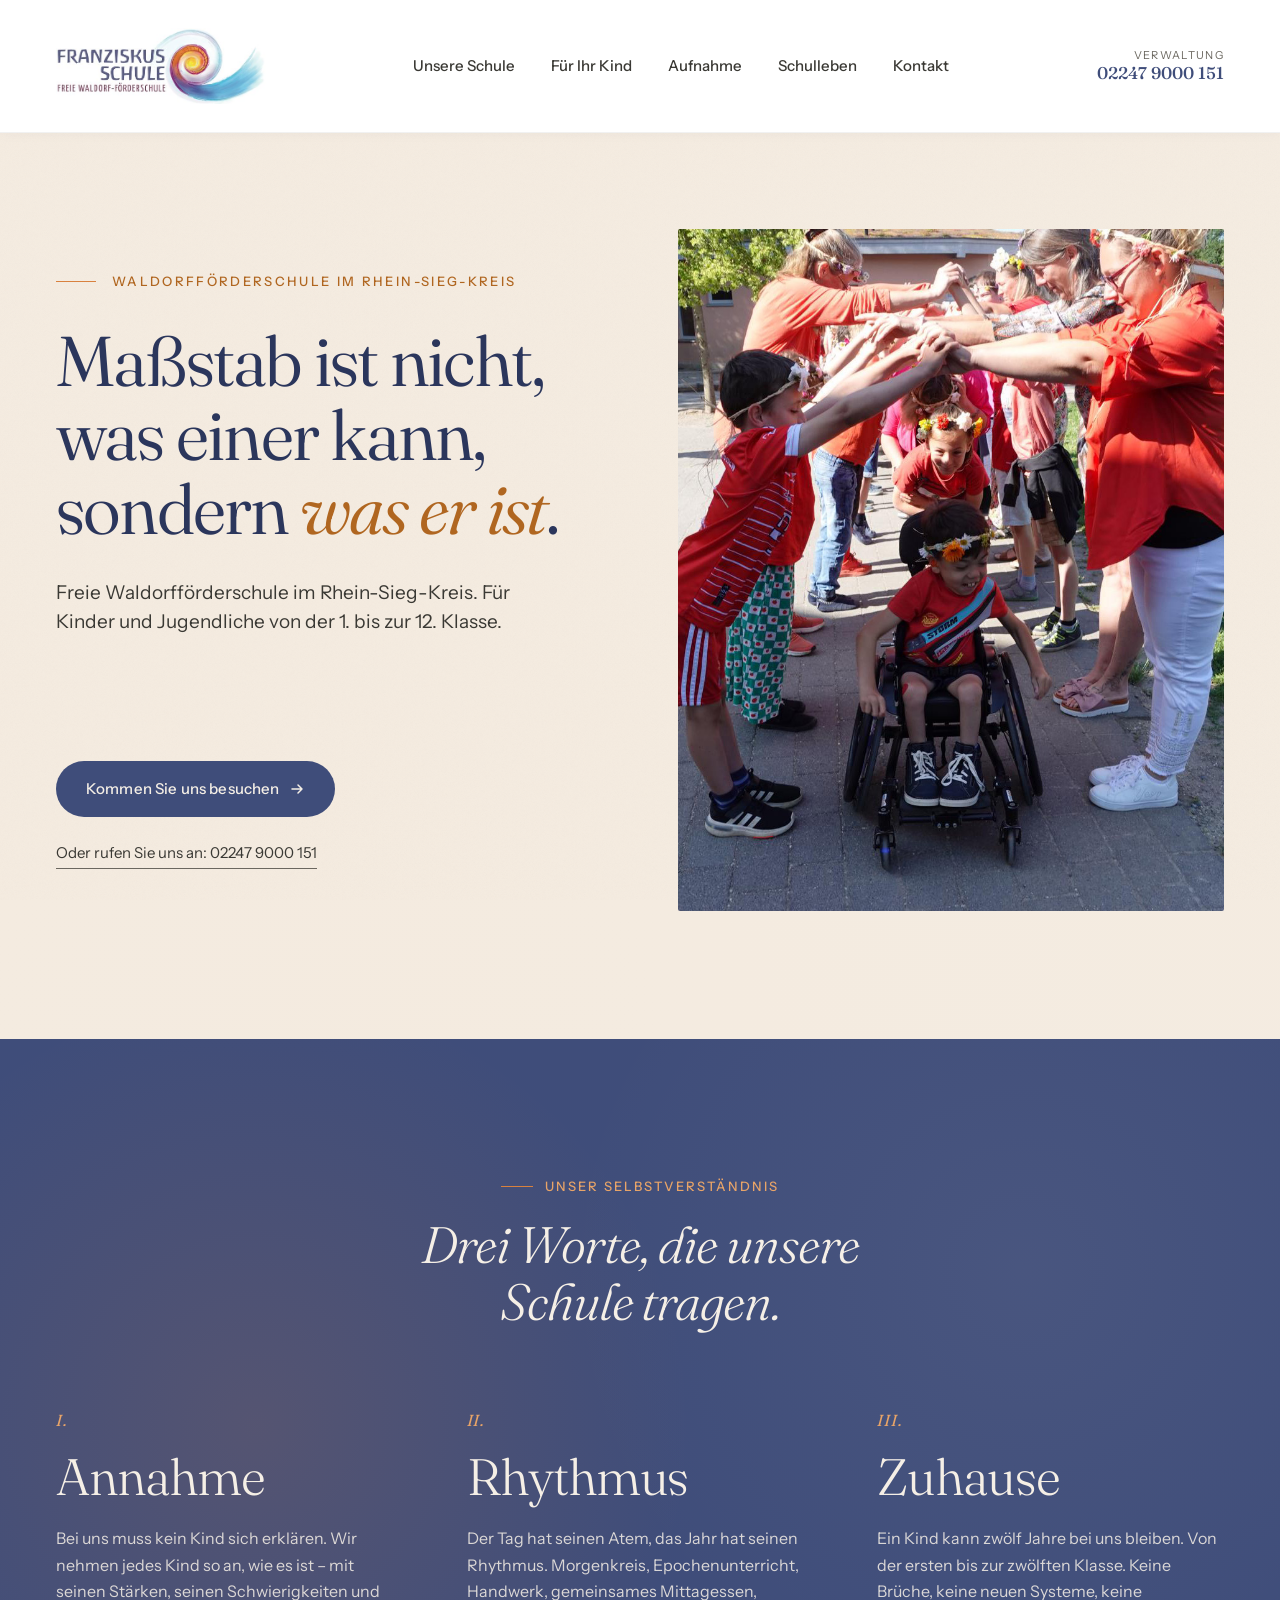
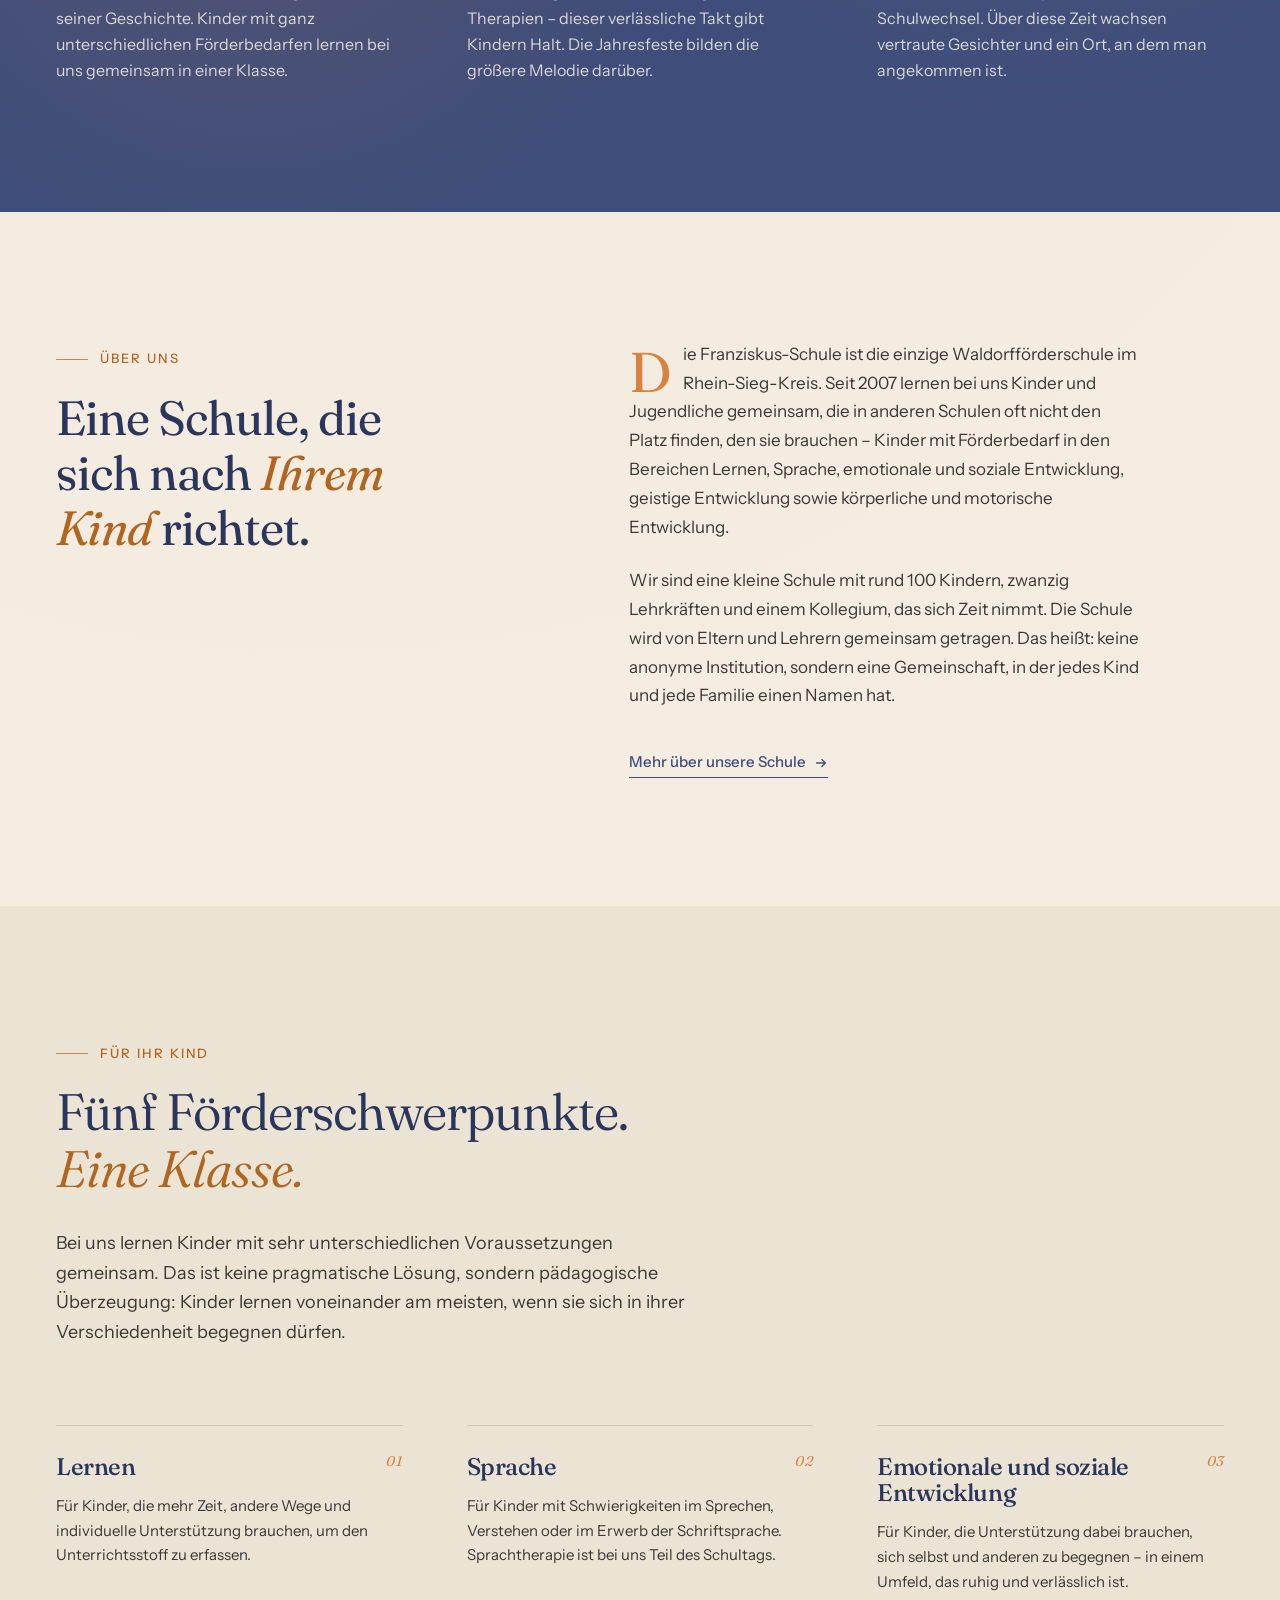
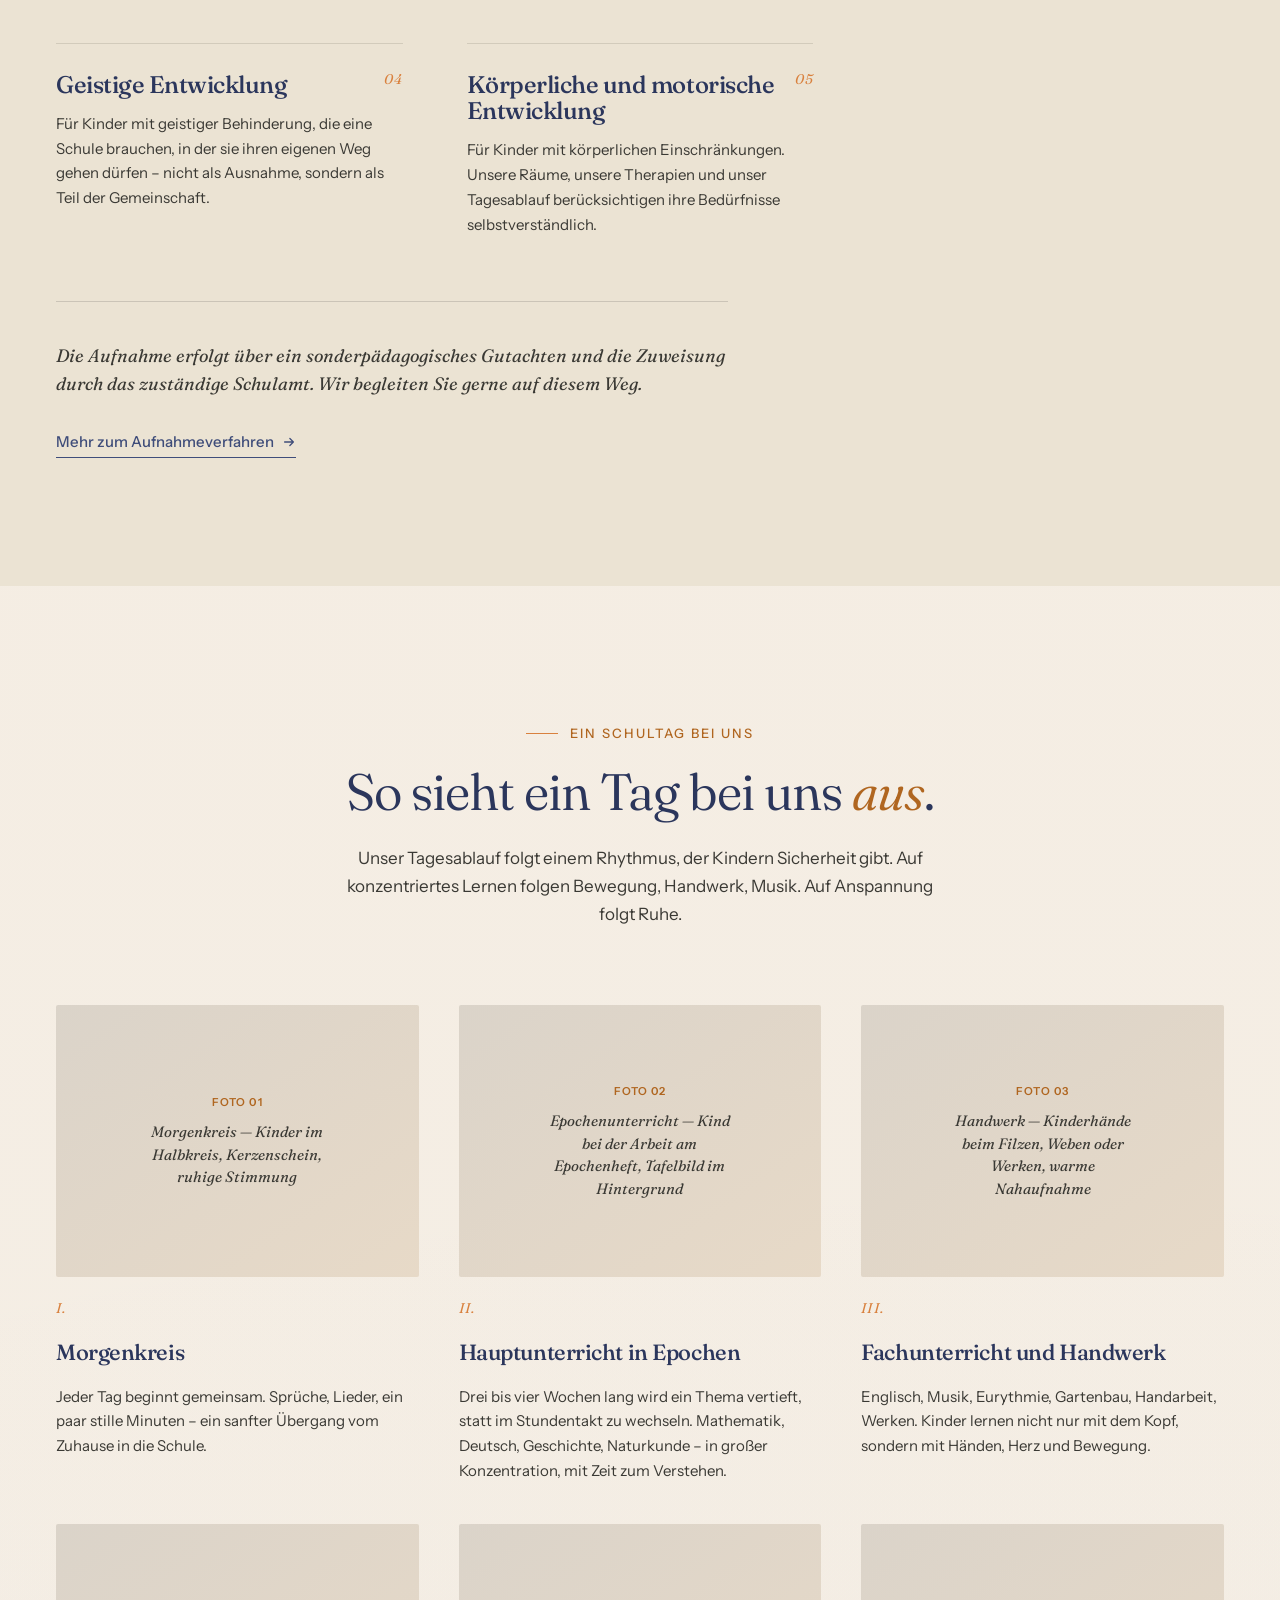
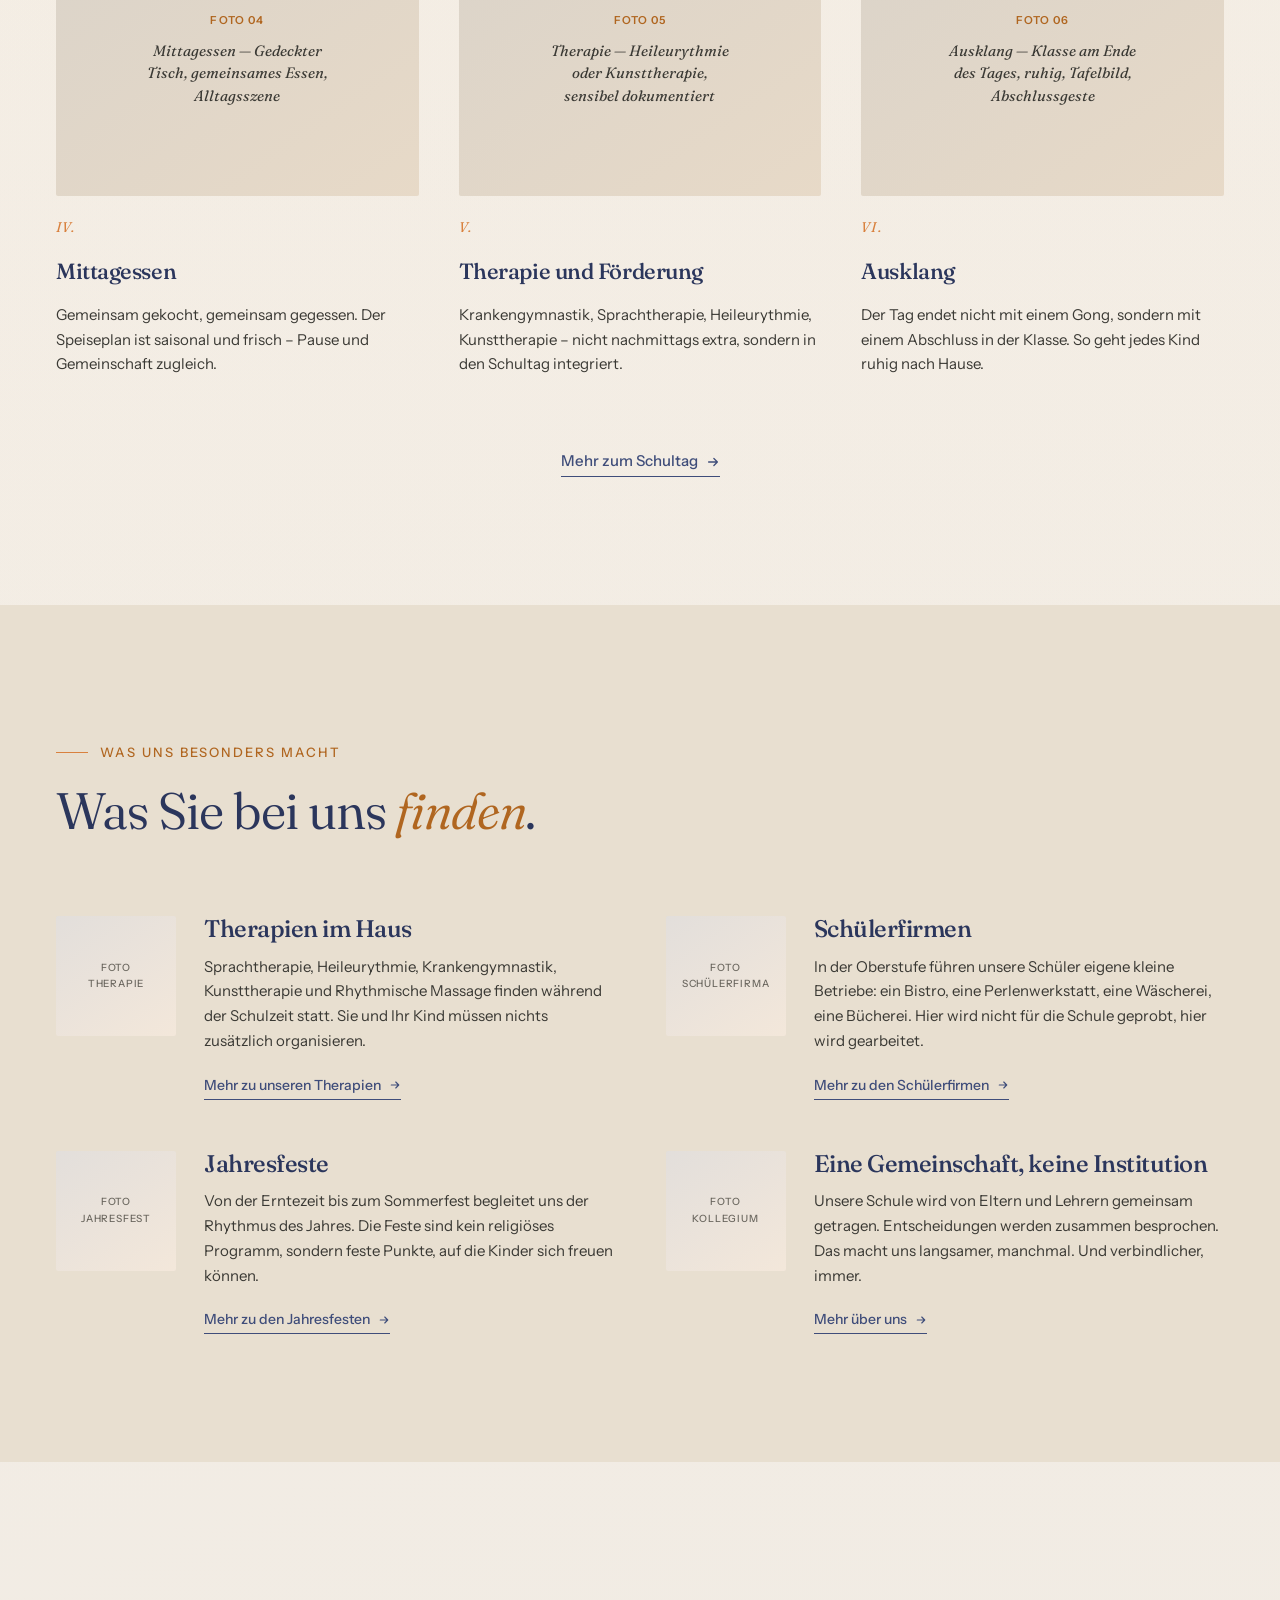
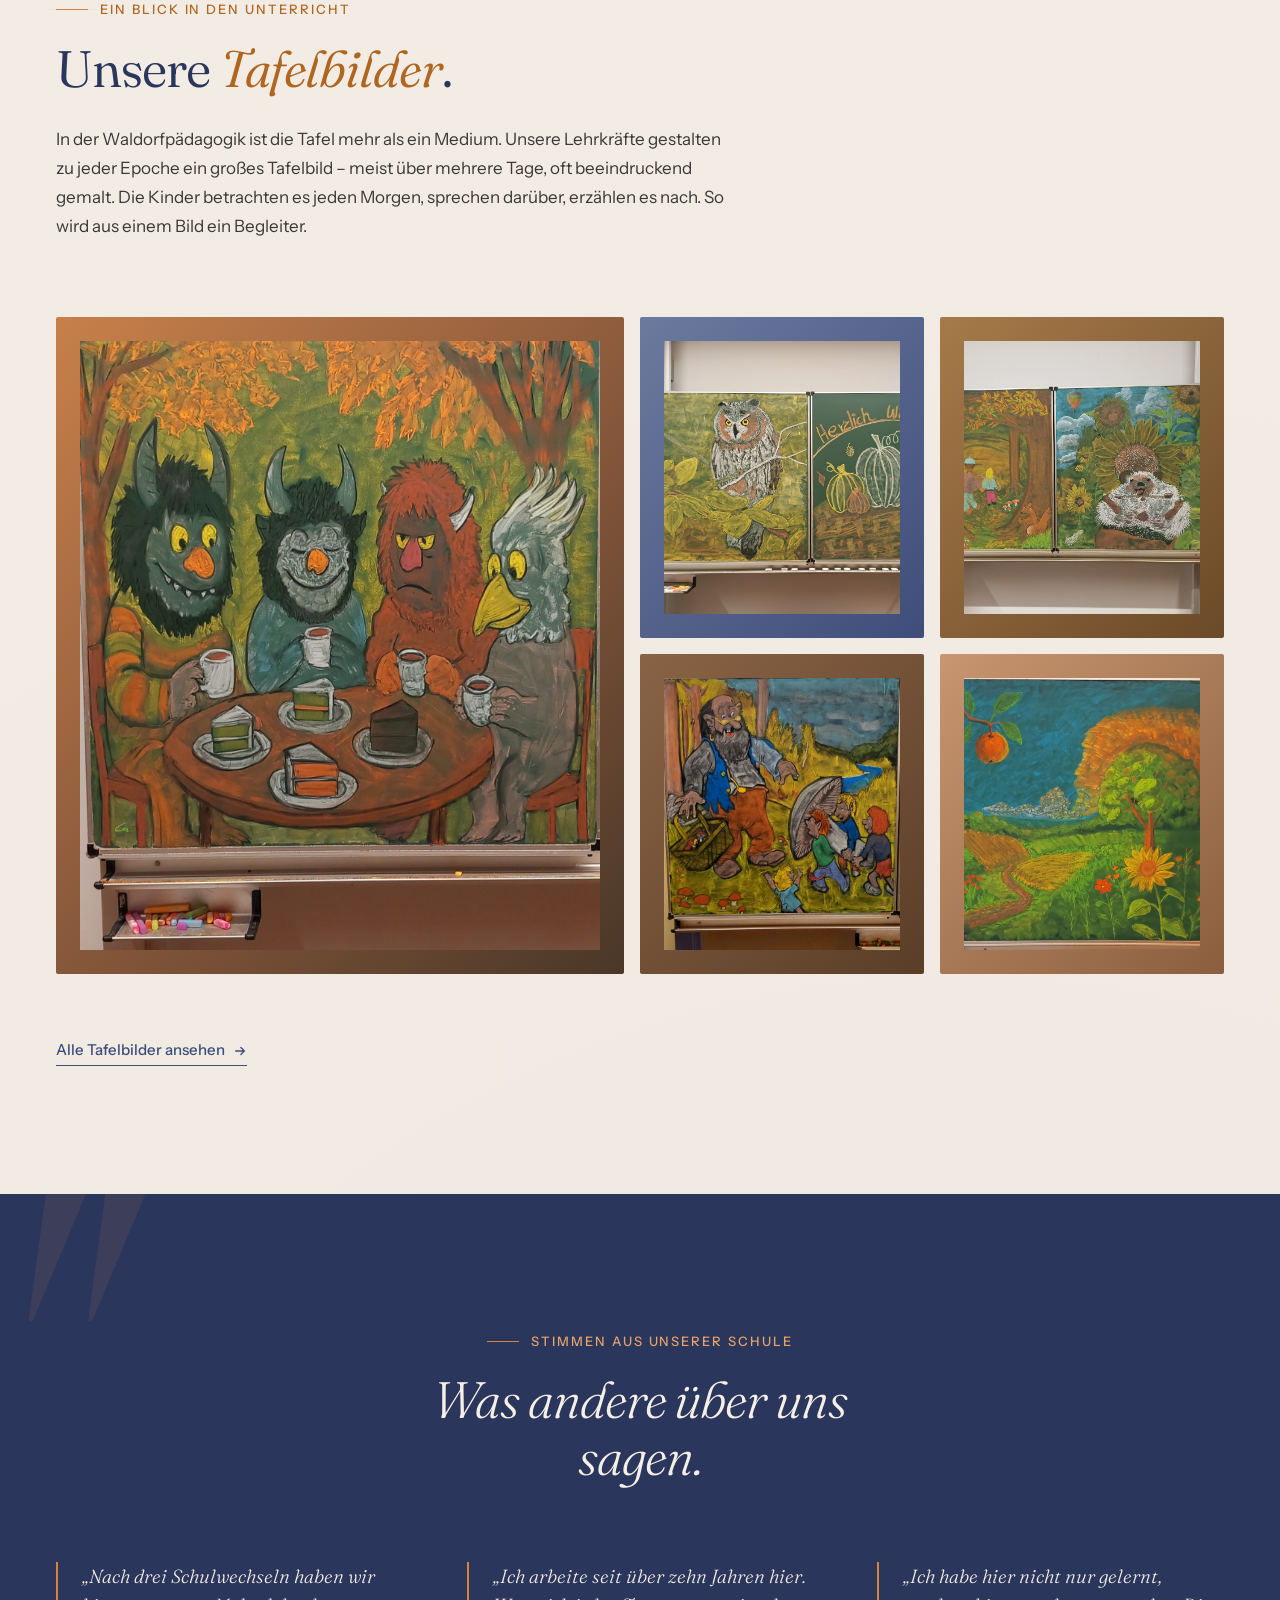
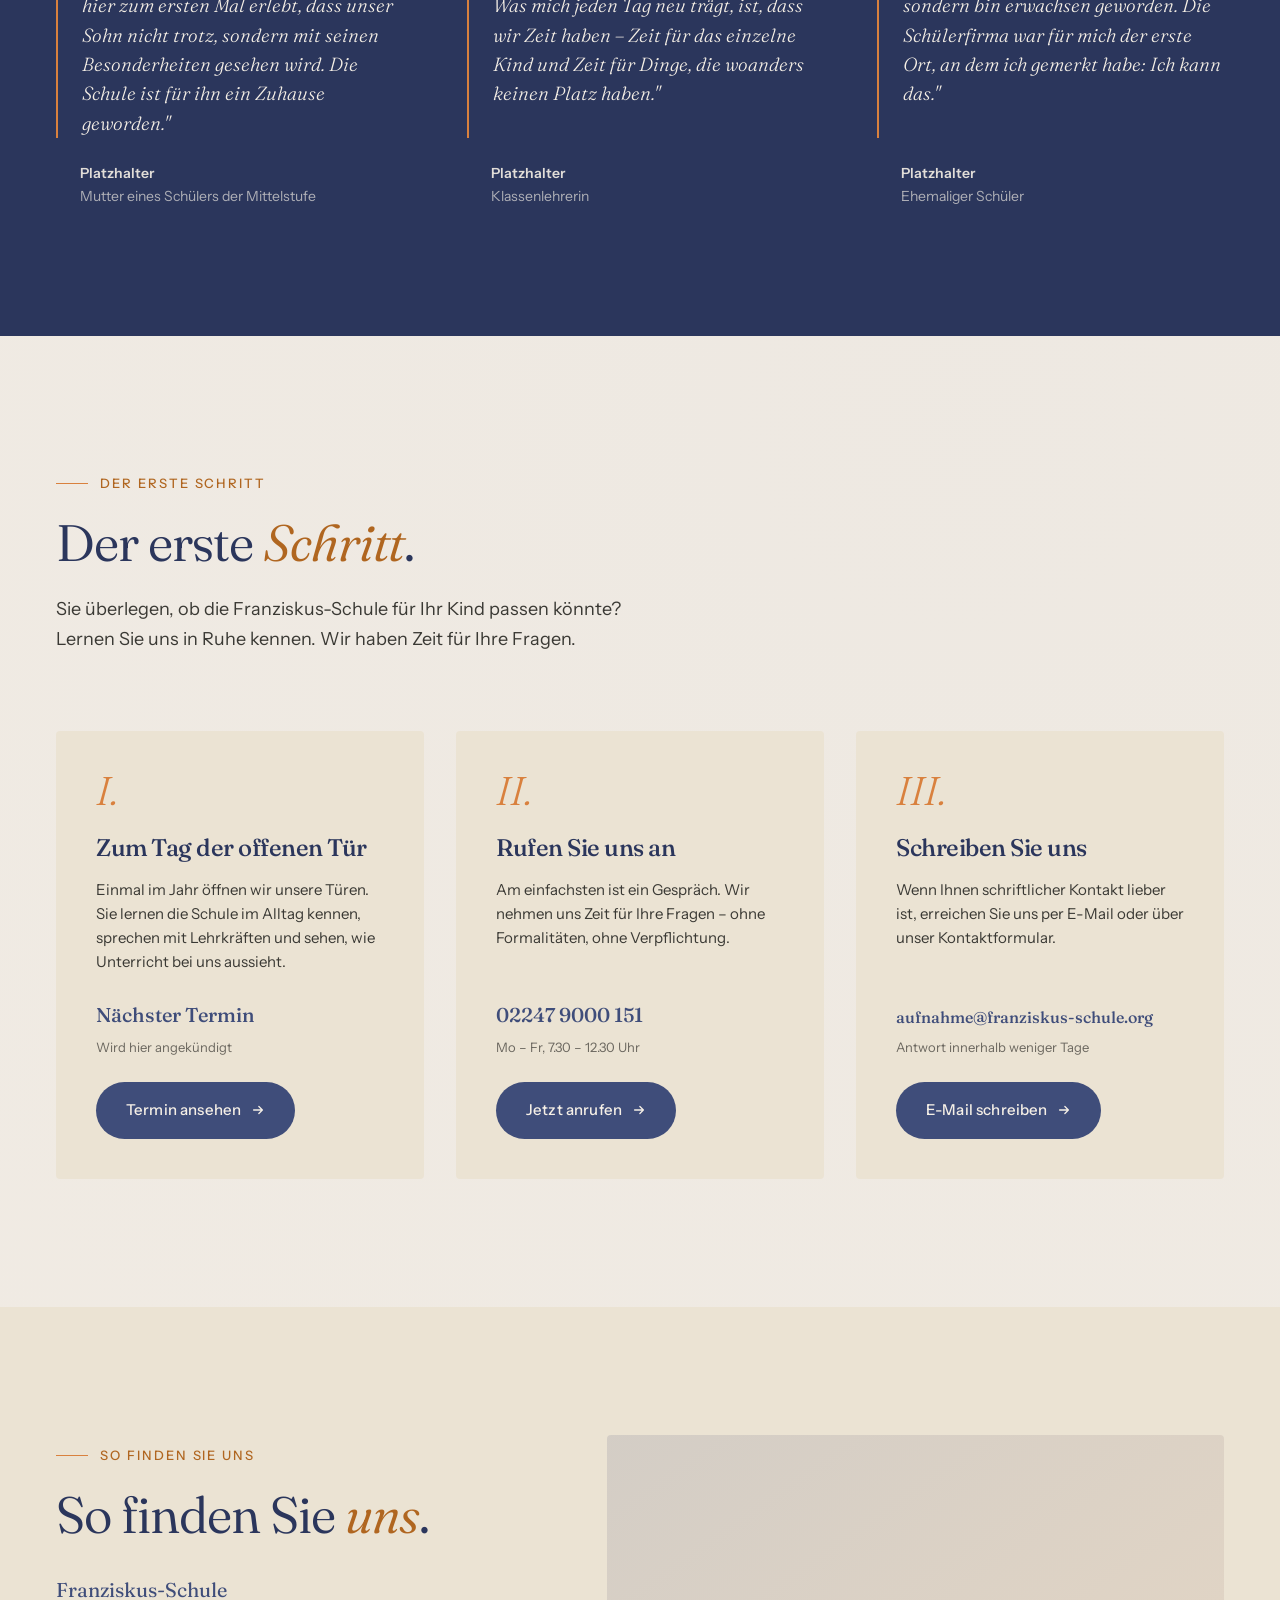
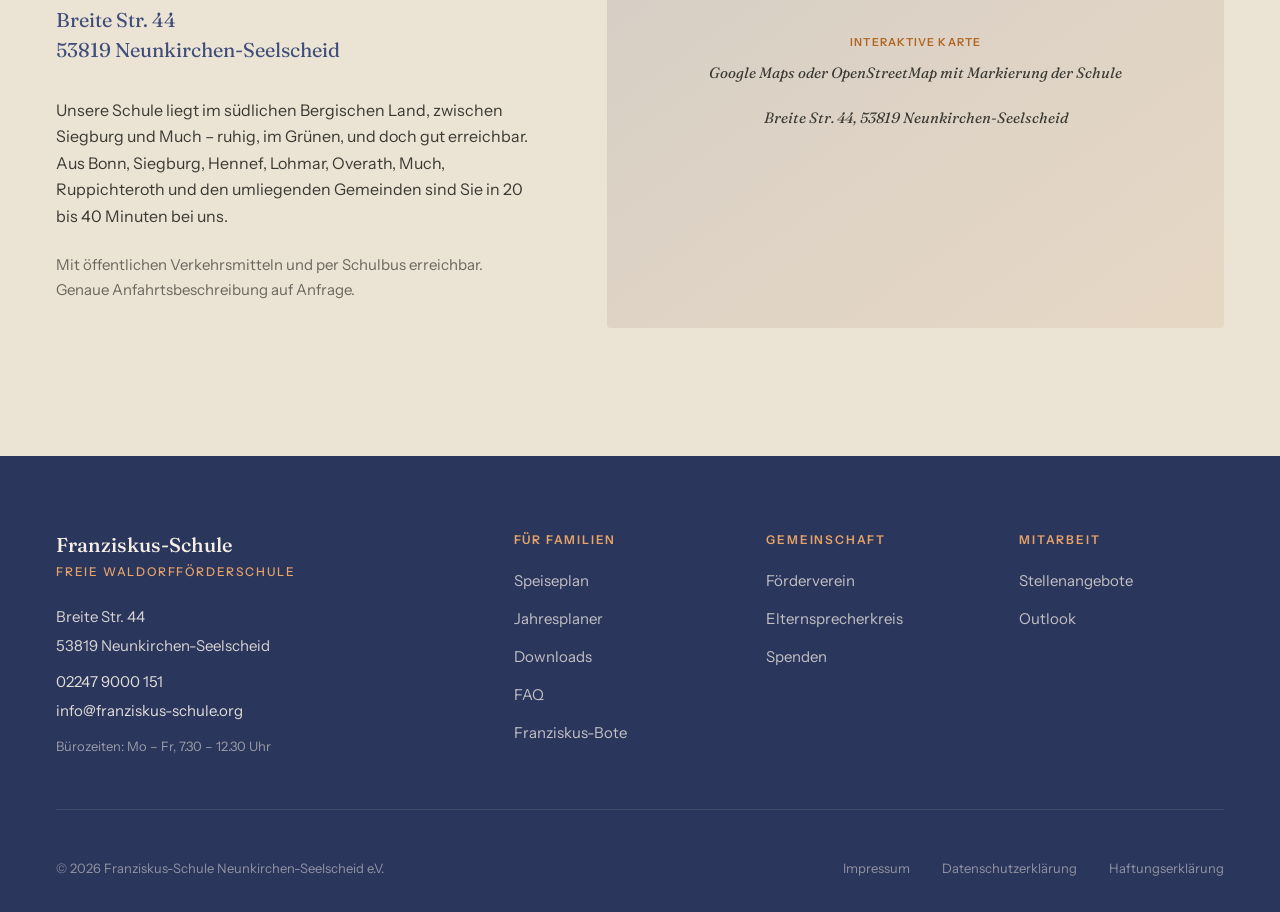
==== commit 7cd38df1: "Tafelbilder auf der Startseite eingesetzt Fuenf der neun vorhandenen Tafelbild-Fotos eingepflegt, pa" ====
--- a/index.html
+++ b/index.html
@@ -6,10 +6,6 @@
   <title>Franziskus-Schule – Waldorfförderschule im Rhein-Sieg-Kreis</title>
   <meta name="description" content="Die Franziskus-Schule ist die einzige Waldorfförderschule im Rhein-Sieg-Kreis. Für Kinder und Jugendliche von der 1. bis zur 12. Klasse.">
 
-  <link rel="preconnect" href="https://fonts.googleapis.com">
-  <link rel="preconnect" href="https://fonts.gstatic.com" crossorigin>
-  <link href="https://fonts.googleapis.com/css2?family=Fraunces:ital,opsz,wght@0,9..144,300;0,9..144,400;0,9..144,500;0,9..144,600;0,9..144,700;1,9..144,400;1,9..144,500&family=Instrument+Sans:ital,wght@0,400;0,500;0,600;1,400&display=swap" rel="stylesheet">
-
   <link rel="stylesheet" href="styles.css">
   <script src="scripts.js" defer></script>
 </head>
@@ -18,16 +14,16 @@
   <!-- ========== HEADER ========== -->
   <header class="site-header">
     <div class="container header-inner">
-      <a href="#" class="logo-link" aria-label="Franziskus-Schule – Startseite">
+      <a href="index.html" class="logo-link" aria-label="Franziskus-Schule – Startseite">
         <img src="images/logo.jpg" alt="Franziskus-Schule – Freie Waldorf-Förderschule" class="logo-image">
       </a>
 
       <nav class="main-nav">
-        <a href="#">Unsere Schule</a>
+        <a href="index.html">Unsere Schule</a>
         <a href="pages/fuer-ihr-kind.html">Für Ihr Kind</a>
         <a href="pages/aufnahme.html">Aufnahme</a>
         <a href="pages/schulleben.html">Schulleben</a>
-        <a href="#">Kontakt</a>
+        <a href="pages/kontakt.html">Kontakt</a>
       </nav>
 
       <div class="header-phone">
@@ -284,7 +280,7 @@
             <div class="feature-content">
               <h3>Therapien im Haus</h3>
               <p>Sprachtherapie, Heileurythmie, Krankengymnastik, Kunsttherapie und Rhythmische Massage finden während der Schulzeit statt. Sie und Ihr Kind müssen nichts zusätzlich organisieren.</p>
-              <a href="#" class="link-arrow">Mehr zu unseren Therapien
+              <a href="pages/fuer-ihr-kind.html#therapien" class="link-arrow">Mehr zu unseren Therapien
                 <svg width="12" height="12" viewBox="0 0 16 16" fill="none"><path d="M3 8h10M9 4l4 4-4 4" stroke="currentColor" stroke-width="1.5" stroke-linecap="round" stroke-linejoin="round"/></svg>
               </a>
             </div>
@@ -310,7 +306,7 @@
             <div class="feature-content">
               <h3>Jahresfeste</h3>
               <p>Von der Erntezeit bis zum Sommerfest begleitet uns der Rhythmus des Jahres. Die Feste sind kein religiöses Programm, sondern feste Punkte, auf die Kinder sich freuen können.</p>
-              <a href="#" class="link-arrow">Mehr zu den Jahresfesten
+              <a href="pages/schulleben.html" class="link-arrow">Mehr zu den Jahresfesten
                 <svg width="12" height="12" viewBox="0 0 16 16" fill="none"><path d="M3 8h10M9 4l4 4-4 4" stroke="currentColor" stroke-width="1.5" stroke-linecap="round" stroke-linejoin="round"/></svg>
               </a>
             </div>
@@ -343,34 +339,19 @@
 
         <div class="tafelbilder-gallery">
           <div class="tafelbild tafelbild-1">
-            <div class="placeholder">
-              <div class="placeholder-label">Tafelbild 1</div>
-              <div class="placeholder-description">Großes Leitmotiv — z. B. "Die wilden Kerle beim Kaffeekränzchen" oder ein Herbstlandschaft-Bild (Querformat)</div>
-            </div>
+            <img src="images/Tafelbilder/foerderschule-tafelbild-2.jpeg" alt="Tafelbild in Kreide: Vier zottelige Fabelwesen sitzen unter einem herbstlich orangefarbenen Baum an einem runden Tisch, trinken Kaffee und essen Kuchen.">
           </div>
           <div class="tafelbild tafelbild-2">
-            <div class="placeholder">
-              <div class="placeholder-label">Tafelbild 2</div>
-              <div class="placeholder-description">Herbst-Eule</div>
-            </div>
+            <img src="images/Tafelbilder/foerderschule-rhein-sieg-tafelbild-4.jpg" alt="Tafelbild in Kreide: Eine Eule mit gelben Augen sitzt auf einem Ast zwischen herbstlich gelben Blättern.">
           </div>
           <div class="tafelbild tafelbild-3">
-            <div class="placeholder">
-              <div class="placeholder-label">Tafelbild 3</div>
-              <div class="placeholder-description">Sonnenblumen-Igel</div>
-            </div>
+            <img src="images/Tafelbilder/foerderschule-rhein-sieg-tafelbild-5.jpg" alt="Tafelbild in Kreide: Ein großer Igel liegt zwischen Sonnenblumen, am Himmel ein Heißluftballon.">
           </div>
           <div class="tafelbild tafelbild-4">
-            <div class="placeholder">
-              <div class="placeholder-label">Tafelbild 4</div>
-              <div class="placeholder-description">Zwerg mit Pilzen</div>
-            </div>
+            <img src="images/Tafelbilder/foerderschule-tafelbild-3.jpeg" alt="Tafelbild in Kreide: Ein bärtiger Zwerg mit Pilzkorb steht auf einer Wiese, drei kleinere Zwerge tragen einen riesigen Pilz davon.">
           </div>
           <div class="tafelbild tafelbild-5">
-            <div class="placeholder">
-              <div class="placeholder-label">Tafelbild 5</div>
-              <div class="placeholder-description">Landschaft mit Apfel</div>
-            </div>
+            <img src="images/Tafelbilder/tafelbild-2.jpeg" alt="Tafelbild in Kreide: Ein roter Apfel hängt an einem Zweig über einer sommerlichen Landschaft mit Feldweg, Baum und Sonnenblume.">
           </div>
         </div>
 
@@ -518,8 +499,8 @@
         <div class="footer-col">
           <h4>Gemeinschaft</h4>
           <ul>
-            <li><a href="#">Förderverein</a></li>
-            <li><a href="#">Elternsprecherkreis</a></li>
+            <li><a href="pages/kontakt.html#gremien">Förderverein</a></li>
+            <li><a href="pages/kontakt.html#gremien">Elternsprecherkreis</a></li>
             <li><a href="#">Spenden</a></li>
           </ul>
         </div>
@@ -536,9 +517,9 @@
       <div class="footer-bottom">
         <div>© 2026 Franziskus-Schule Neunkirchen-Seelscheid e.V.</div>
         <div class="footer-legal">
-          <a href="#">Impressum</a>
-          <a href="#">Datenschutzerklärung</a>
-          <a href="#">Haftungserklärung</a>
+          <a href="pages/kontakt.html#rechtliches">Impressum</a>
+          <a href="pages/kontakt.html#rechtliches">Datenschutzerklärung</a>
+          <a href="pages/kontakt.html#rechtliches">Haftungserklärung</a>
         </div>
       </div>
     </div>
--- a/styles.css
+++ b/styles.css
@@ -1,3 +1,86 @@
+/* ========== SCHRIFTEN (lokal eingebunden) ==========
+   Fraunces und Instrument Sans liegen als Variable Fonts in fonts/.
+   Lokal statt über Google Fonts, damit beim Seitenaufruf keine
+   Verbindung zu Google entsteht und keine IP-Adressen der Besucher
+   übertragen werden. Beide Schriften stehen unter der SIL Open Font
+   License 1.1 — Selbsthosting ist ausdrücklich erlaubt.
+
+   Je Schnitt eine Datei, die den ganzen Gewichtsbereich abdeckt;
+   getrennt nach Zeichensatz, damit Browser nur laden, was die Seite
+   tatsächlich braucht. */
+
+@font-face {
+  font-family: 'Fraunces';
+  font-style: normal;
+  font-weight: 300 700;
+  font-display: swap;
+  src: url('fonts/fraunces-normal-latin.woff2') format('woff2');
+  unicode-range: U+0000-00FF, U+0131, U+0152-0153, U+02BB-02BC, U+02C6, U+02DA, U+02DC, U+0304, U+0308, U+0329, U+2000-206F, U+20AC, U+2122, U+2191, U+2193, U+2212, U+2215, U+FEFF, U+FFFD;
+}
+
+@font-face {
+  font-family: 'Fraunces';
+  font-style: normal;
+  font-weight: 300 700;
+  font-display: swap;
+  src: url('fonts/fraunces-normal-latin-ext.woff2') format('woff2');
+  unicode-range: U+0100-02BA, U+02BD-02C5, U+02C7-02CC, U+02CE-02D7, U+02DD-02FF, U+0304, U+0308, U+0329, U+1D00-1DBF, U+1E00-1E9F, U+1EF2-1EFF, U+2020, U+20A0-20AB, U+20AD-20C0, U+2113, U+2C60-2C7F, U+A720-A7FF;
+}
+
+@font-face {
+  font-family: 'Fraunces';
+  font-style: italic;
+  font-weight: 300 700;
+  font-display: swap;
+  src: url('fonts/fraunces-italic-latin.woff2') format('woff2');
+  unicode-range: U+0000-00FF, U+0131, U+0152-0153, U+02BB-02BC, U+02C6, U+02DA, U+02DC, U+0304, U+0308, U+0329, U+2000-206F, U+20AC, U+2122, U+2191, U+2193, U+2212, U+2215, U+FEFF, U+FFFD;
+}
+
+@font-face {
+  font-family: 'Fraunces';
+  font-style: italic;
+  font-weight: 300 700;
+  font-display: swap;
+  src: url('fonts/fraunces-italic-latin-ext.woff2') format('woff2');
+  unicode-range: U+0100-02BA, U+02BD-02C5, U+02C7-02CC, U+02CE-02D7, U+02DD-02FF, U+0304, U+0308, U+0329, U+1D00-1DBF, U+1E00-1E9F, U+1EF2-1EFF, U+2020, U+20A0-20AB, U+20AD-20C0, U+2113, U+2C60-2C7F, U+A720-A7FF;
+}
+
+@font-face {
+  font-family: 'Instrument Sans';
+  font-style: normal;
+  font-weight: 400 600;
+  font-display: swap;
+  src: url('fonts/instrument-sans-normal-latin.woff2') format('woff2');
+  unicode-range: U+0000-00FF, U+0131, U+0152-0153, U+02BB-02BC, U+02C6, U+02DA, U+02DC, U+0304, U+0308, U+0329, U+2000-206F, U+20AC, U+2122, U+2191, U+2193, U+2212, U+2215, U+FEFF, U+FFFD;
+}
+
+@font-face {
+  font-family: 'Instrument Sans';
+  font-style: normal;
+  font-weight: 400 600;
+  font-display: swap;
+  src: url('fonts/instrument-sans-normal-latin-ext.woff2') format('woff2');
+  unicode-range: U+0100-02BA, U+02BD-02C5, U+02C7-02CC, U+02CE-02D7, U+02DD-02FF, U+0304, U+0308, U+0329, U+1D00-1DBF, U+1E00-1E9F, U+1EF2-1EFF, U+2020, U+20A0-20AB, U+20AD-20C0, U+2113, U+2C60-2C7F, U+A720-A7FF;
+}
+
+@font-face {
+  font-family: 'Instrument Sans';
+  font-style: italic;
+  font-weight: 400 600;
+  font-display: swap;
+  src: url('fonts/instrument-sans-italic-latin.woff2') format('woff2');
+  unicode-range: U+0000-00FF, U+0131, U+0152-0153, U+02BB-02BC, U+02C6, U+02DA, U+02DC, U+0304, U+0308, U+0329, U+2000-206F, U+20AC, U+2122, U+2191, U+2193, U+2212, U+2215, U+FEFF, U+FFFD;
+}
+
+@font-face {
+  font-family: 'Instrument Sans';
+  font-style: italic;
+  font-weight: 400 600;
+  font-display: swap;
+  src: url('fonts/instrument-sans-italic-latin-ext.woff2') format('woff2');
+  unicode-range: U+0100-02BA, U+02BD-02C5, U+02C7-02CC, U+02CE-02D7, U+02DD-02FF, U+0304, U+0308, U+0329, U+1D00-1DBF, U+1E00-1E9F, U+1EF2-1EFF, U+2020, U+20A0-20AB, U+20AD-20C0, U+2113, U+2C60-2C7F, U+A720-A7FF;
+}
+
 :root {
   /* ===== Color palette — aligned with logo + flyer ===== */
   --sand: #F5EFE6;            /* Papierhintergrund, warm wie Büttenpapier */
@@ -955,6 +1038,17 @@
   background-image: linear-gradient(135deg, #c8804a 0%, #8B5A3C 50%, #4a3728 100%);
 }
 
+/* Zwei der Fotos zeigen eine aufgeklappte Doppeltafel. Der Zuschnitt
+   muss deshalb auf die Hälfte zielen, auf der das Motiv sitzt —
+   sonst landet der Bildausschnitt auf der Fuge zwischen den Tafeln. */
+.tafelbild-2 img {
+  object-position: 28% center;  /* Eule: linke Tafelhälfte */
+}
+
+.tafelbild-3 img {
+  object-position: 76% center;  /* Igel: rechte Tafelhälfte */
+}
+
 .tafelbild-2 {
   background-image: linear-gradient(135deg, #6b7a9e 0%, #3F4D7A 100%);
 }
@@ -2384,6 +2478,289 @@
   color: var(--ink-muted);
 }
 
+/* ========== „KONTAKT" — SEITEN-SPEZIFISCHE STYLES ========== */
+
+.zustaendig-header,
+.verwaltung-header,
+.gremien-header,
+.rechtliches-header {
+  max-width: 44rem;
+  margin-bottom: clamp(2.25rem, 4vw, 3.25rem);
+}
+
+.zustaendig-header h2,
+.verwaltung-header h2,
+.gremien-header h2,
+.rechtliches-header h2,
+.anfahrt-seite h2 {
+  font-size: clamp(1.875rem, 3.5vw, 2.75rem);
+  font-weight: 350;
+  color: var(--navy-deep);
+  margin-bottom: 1.25rem;
+  letter-spacing: -0.02em;
+}
+
+.zustaendig-header h2 em,
+.verwaltung-header h2 em,
+.gremien-header h2 em,
+.rechtliches-header h2 em,
+.anfahrt-seite h2 em {
+  font-style: italic;
+  font-weight: 350;
+  color: var(--amber-deep);
+}
+
+.zustaendig-header p,
+.verwaltung-header p,
+.gremien-header p {
+  font-size: 1.0625rem;
+  line-height: 1.7;
+  color: var(--ink-soft);
+}
+
+/* --- Direkte Kontaktwege --- */
+.kontakt-wege {
+  padding-bottom: clamp(3rem, 6vw, 5rem);
+}
+
+.kontakt-grid {
+  display: grid;
+  grid-template-columns: repeat(4, 1fr);
+  gap: clamp(1.5rem, 2.5vw, 2.25rem);
+}
+
+.kontakt-karte {
+  padding-top: 1.25rem;
+  border-top: 2px solid var(--amber);
+}
+
+.kontakt-label {
+  font-family: var(--font-body);
+  font-size: 0.75rem;
+  font-weight: 600;
+  letter-spacing: 0.14em;
+  text-transform: uppercase;
+  color: var(--ink-muted);
+  margin-bottom: 0.75rem;
+}
+
+.kontakt-wert {
+  display: block;
+  font-family: var(--font-display);
+  font-size: 1.25rem;
+  font-weight: 400;
+  color: var(--navy-deep);
+  line-height: 1.35;
+  text-decoration: none;
+  margin-bottom: 0.625rem;
+}
+
+a.kontakt-wert:hover {
+  color: var(--amber-deep);
+}
+
+.kontakt-adresse {
+  font-size: 1.0625rem;
+}
+
+.kontakt-karte p {
+  font-size: 0.875rem;
+  line-height: 1.6;
+  color: var(--ink-muted);
+}
+
+/* --- Wen Sie wofür erreichen --- */
+.zustaendig {
+  background-color: var(--cream-warm);
+  padding: var(--space-xxl) 0;
+}
+
+.zustaendig-liste {
+  list-style: none;
+  max-width: 48rem;
+  border-top: 1px solid var(--sand-deep);
+}
+
+.zustaendig-liste li {
+  display: grid;
+  grid-template-columns: 1fr auto;
+  gap: 1.5rem;
+  align-items: baseline;
+  padding: 1.25rem 0;
+  border-bottom: 1px solid var(--sand-deep);
+}
+
+.zustaendig-anlass {
+  font-size: 1rem;
+  line-height: 1.5;
+  color: var(--ink);
+}
+
+.zustaendig-mail {
+  font-size: 0.9375rem;
+  color: var(--navy);
+  text-decoration: none;
+  border-bottom: 1px solid rgba(63, 77, 122, 0.25);
+  white-space: nowrap;
+}
+
+.zustaendig-mail:hover {
+  color: var(--amber-deep);
+  border-bottom-color: var(--amber);
+}
+
+.zustaendig-hinweis {
+  margin-top: 1.75rem;
+  font-size: 0.9375rem;
+  color: var(--ink-soft);
+}
+
+/* --- Verwaltung --- */
+.verwaltung {
+  padding: var(--space-xxl) 0;
+}
+
+.verwaltung-grid {
+  display: grid;
+  grid-template-columns: repeat(4, 1fr);
+  gap: clamp(1.5rem, 3vw, 2.5rem);
+}
+
+/* Ohne Foto brauchen die Karten eine Kante, sonst schweben die
+   Namen konturlos im Weißraum. */
+.verwaltung-grid .person {
+  padding-top: 1.125rem;
+  border-top: 1px solid var(--sand-deep);
+}
+
+/* --- Anfahrt (Unterseite) --- */
+.anfahrt-seite {
+  background-color: var(--cream-warm);
+  padding: var(--space-xxl) 0;
+}
+
+.anfahrt-block {
+  margin-top: 2rem;
+}
+
+.anfahrt-block h3 {
+  font-size: 1.125rem;
+  font-weight: 500;
+  color: var(--navy-deep);
+  margin-bottom: 0.625rem;
+}
+
+.anfahrt-block p {
+  font-size: 0.9375rem;
+  line-height: 1.7;
+  color: var(--ink-soft);
+}
+
+/* --- Karte (Zwei-Klick-Lösung) --- */
+
+/* Auf der Kontaktseite bringt .karte das Seitenverhältnis selbst mit.
+   Der Container darf hier also nicht zusätzlich 5:4 erzwingen — sonst
+   wird die geladene Karte samt Quellenangabe hineingequetscht.
+   Auf der Startseite bleibt .anfahrt-map unverändert. */
+.anfahrt-seite .anfahrt-map {
+  aspect-ratio: auto;
+  background: none;
+  display: block;
+  overflow: visible;
+}
+
+.karte {
+  aspect-ratio: 5 / 4;
+  background-color: var(--moss);
+  background-image: linear-gradient(145deg, rgba(63, 77, 122, 0.08), rgba(217, 129, 62, 0.06));
+  border-radius: 2px;
+  overflow: hidden;
+  display: flex;
+  flex-direction: column;
+}
+
+.karte-vorschau {
+  flex: 1;
+  display: flex;
+  flex-direction: column;
+  align-items: flex-start;
+  justify-content: center;
+  gap: 1.25rem;
+  padding: clamp(1.5rem, 3vw, 2.5rem);
+}
+
+.karte-hinweis {
+  font-size: 0.875rem;
+  line-height: 1.6;
+  color: var(--ink-soft);
+  max-width: 32ch;
+}
+
+.karte-alternative {
+  font-size: 0.8125rem;
+  color: var(--ink-muted);
+}
+
+.karte-alternative a {
+  color: var(--navy);
+}
+
+/* Nach dem Laden füllt der Rahmen die Fläche, die Quellenangabe
+   sitzt darunter. */
+.karte-geladen {
+  aspect-ratio: auto;
+  background: none;
+}
+
+.karte-rahmen {
+  width: 100%;
+  aspect-ratio: 5 / 4;
+  border: 0;
+  display: block;
+  border-radius: 2px;
+}
+
+.karte-quelle {
+  font-size: 0.75rem;
+  color: var(--ink-muted);
+  padding-top: 0.625rem;
+}
+
+.karte-quelle a {
+  color: var(--ink-muted);
+}
+
+/* --- Gremien --- */
+.gremien {
+  padding: var(--space-xxl) 0;
+}
+
+.gremien-grid {
+  display: grid;
+  grid-template-columns: repeat(3, 1fr);
+  gap: clamp(2rem, 4vw, 3rem);
+}
+
+.gremium h3 {
+  font-size: 1.375rem;
+  font-weight: 500;
+  color: var(--navy-deep);
+  margin-bottom: 0.875rem;
+}
+
+.gremium p {
+  font-size: 0.9375rem;
+  line-height: 1.7;
+  color: var(--ink-soft);
+  margin-bottom: 1rem;
+}
+
+/* --- Rechtliches --- */
+.rechtliches {
+  background-color: var(--cream-warm);
+  padding: var(--space-xxl) 0;
+}
+
 /* ========== RESPONSIVE ========== */
 @media (max-width: 900px) {
   .main-nav {
@@ -2577,6 +2954,28 @@
     gap: 1rem;
   }
 
+  .kontakt-grid,
+  .verwaltung-grid {
+    grid-template-columns: repeat(2, 1fr);
+    gap: 2rem;
+  }
+
+  .gremien-grid {
+    grid-template-columns: 1fr;
+  }
+
+  /* Anlass und Adresse untereinander — die Adressen sind zu lang,
+     um daneben zu passen. */
+  .zustaendig-liste li {
+    grid-template-columns: 1fr;
+    gap: 0.375rem;
+  }
+
+  .zustaendig-mail {
+    white-space: normal;
+    word-break: break-word;
+  }
+
   .fest-zeit {
     flex-direction: row;
     align-items: baseline;
@@ -2590,6 +2989,11 @@
 }
 
 @media (max-width: 600px) {
+  .kontakt-grid,
+  .verwaltung-grid {
+    grid-template-columns: 1fr;
+  }
+
   .logo-image {
     height: 54px;
   }
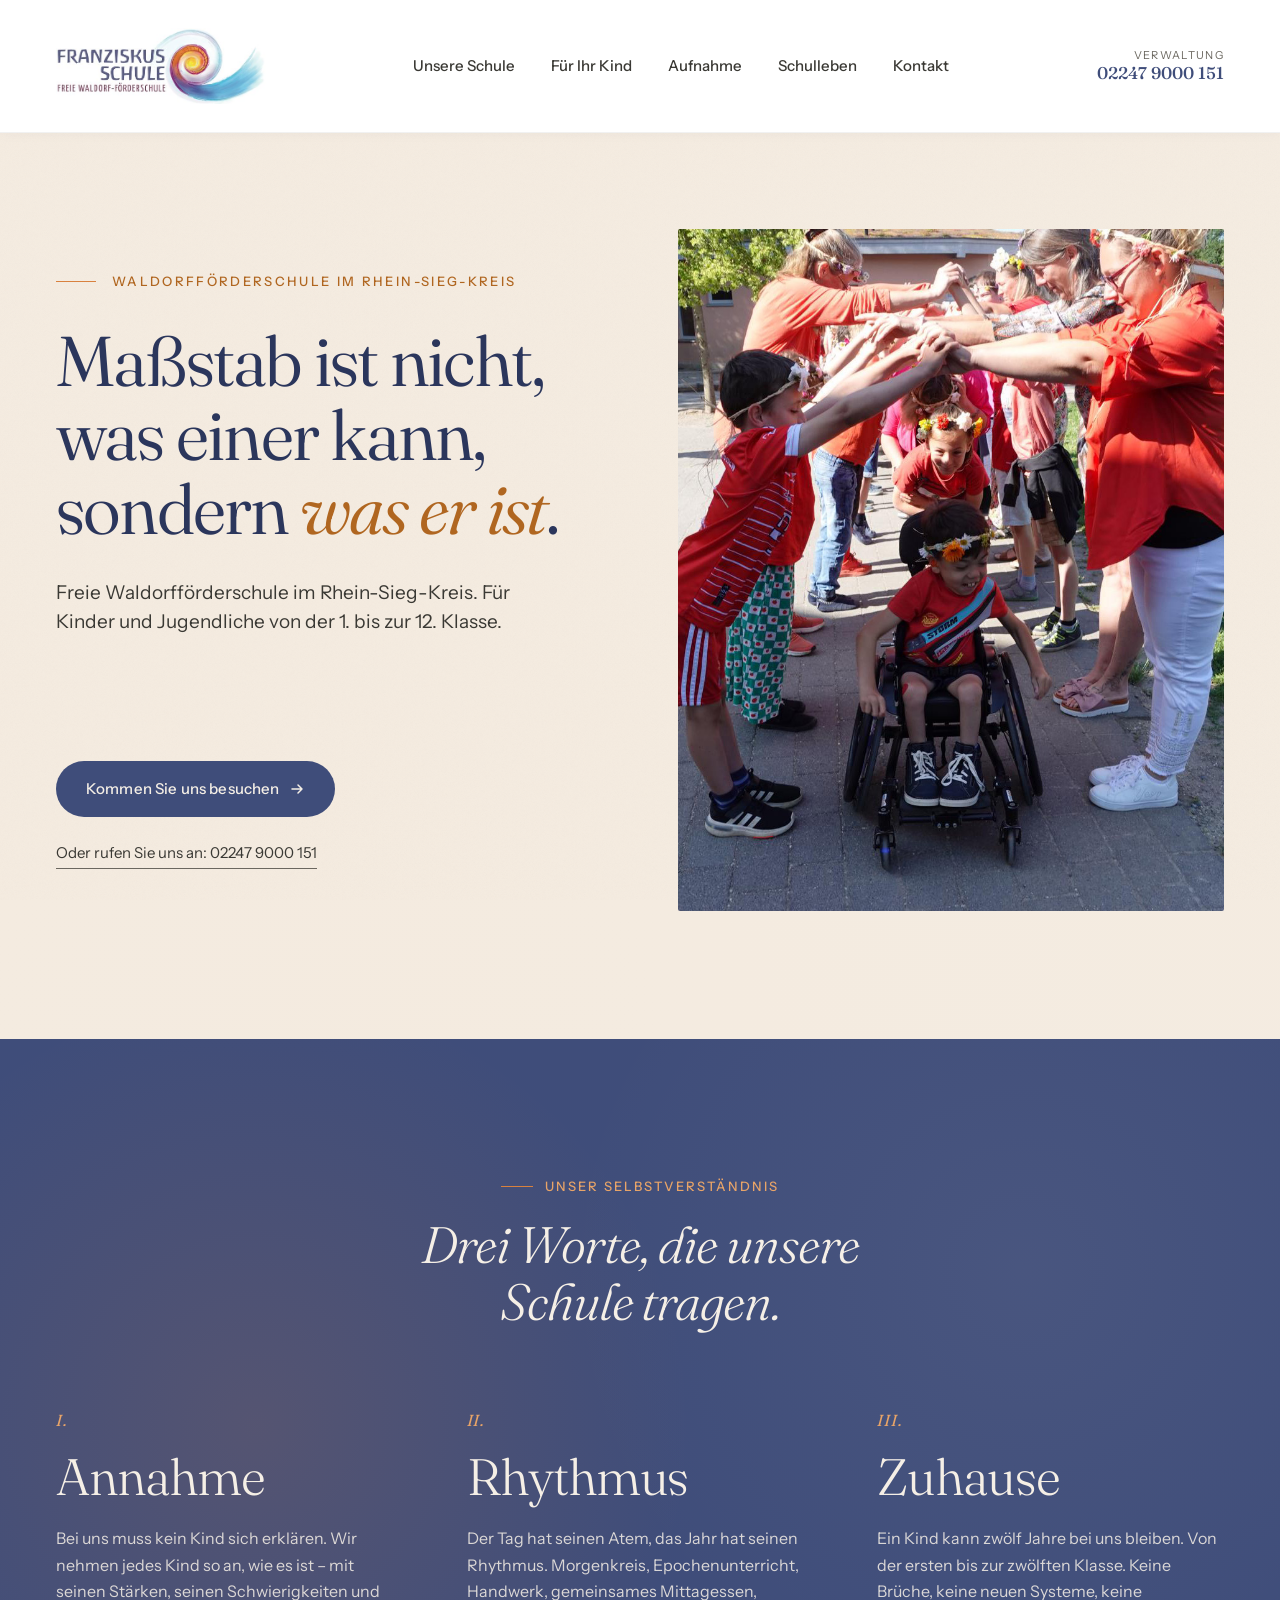
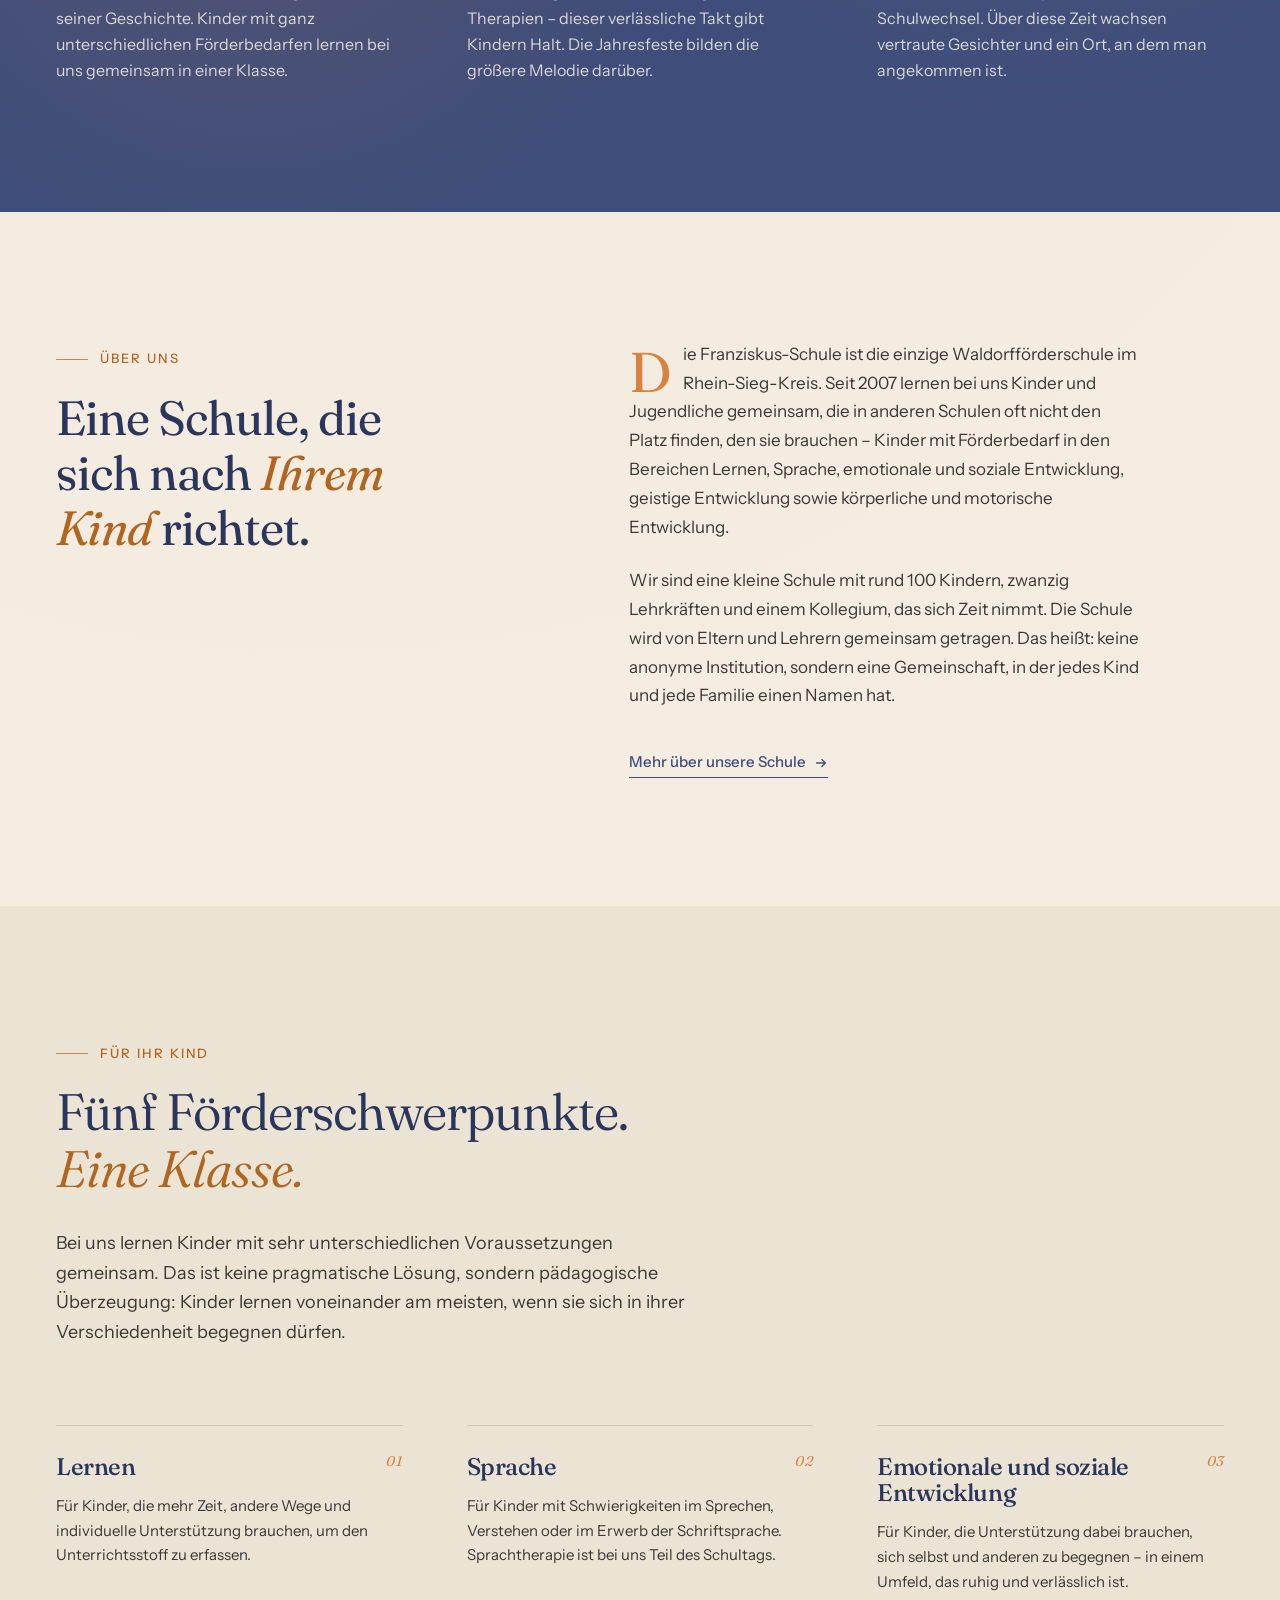
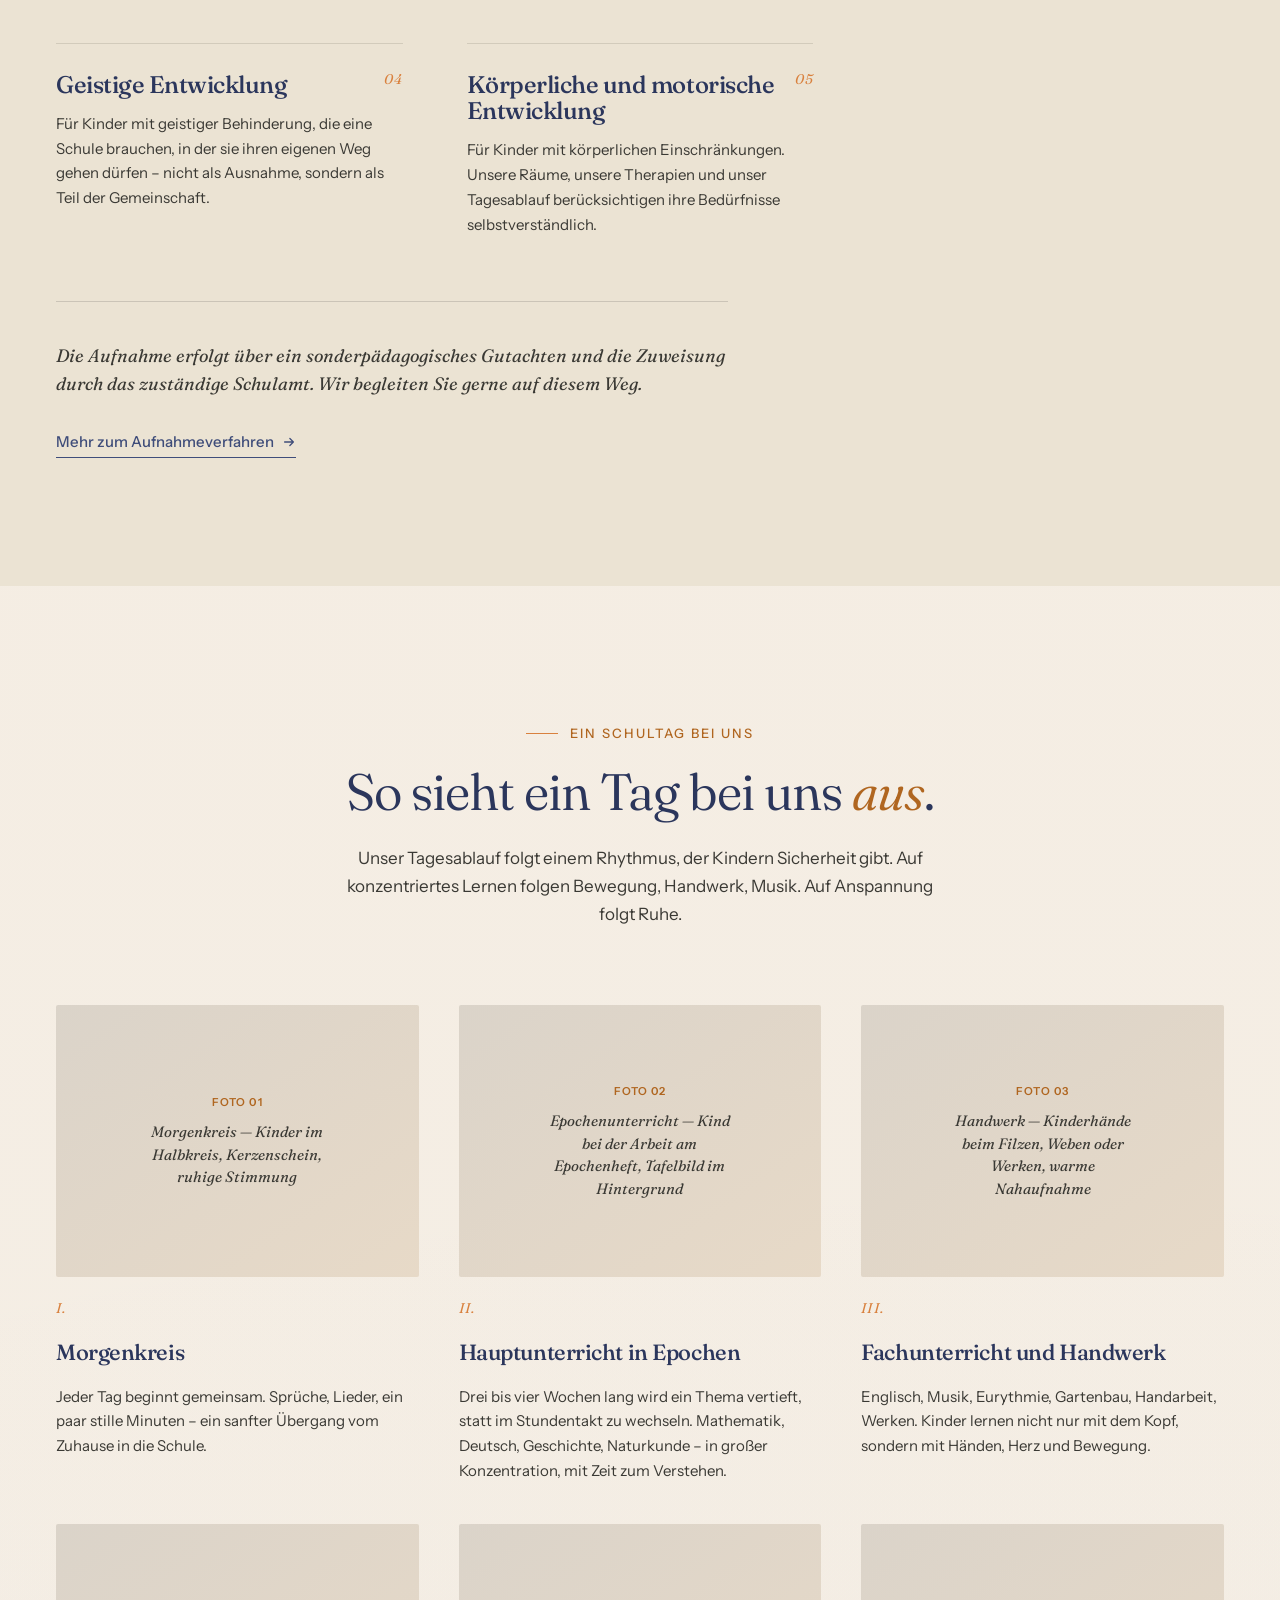
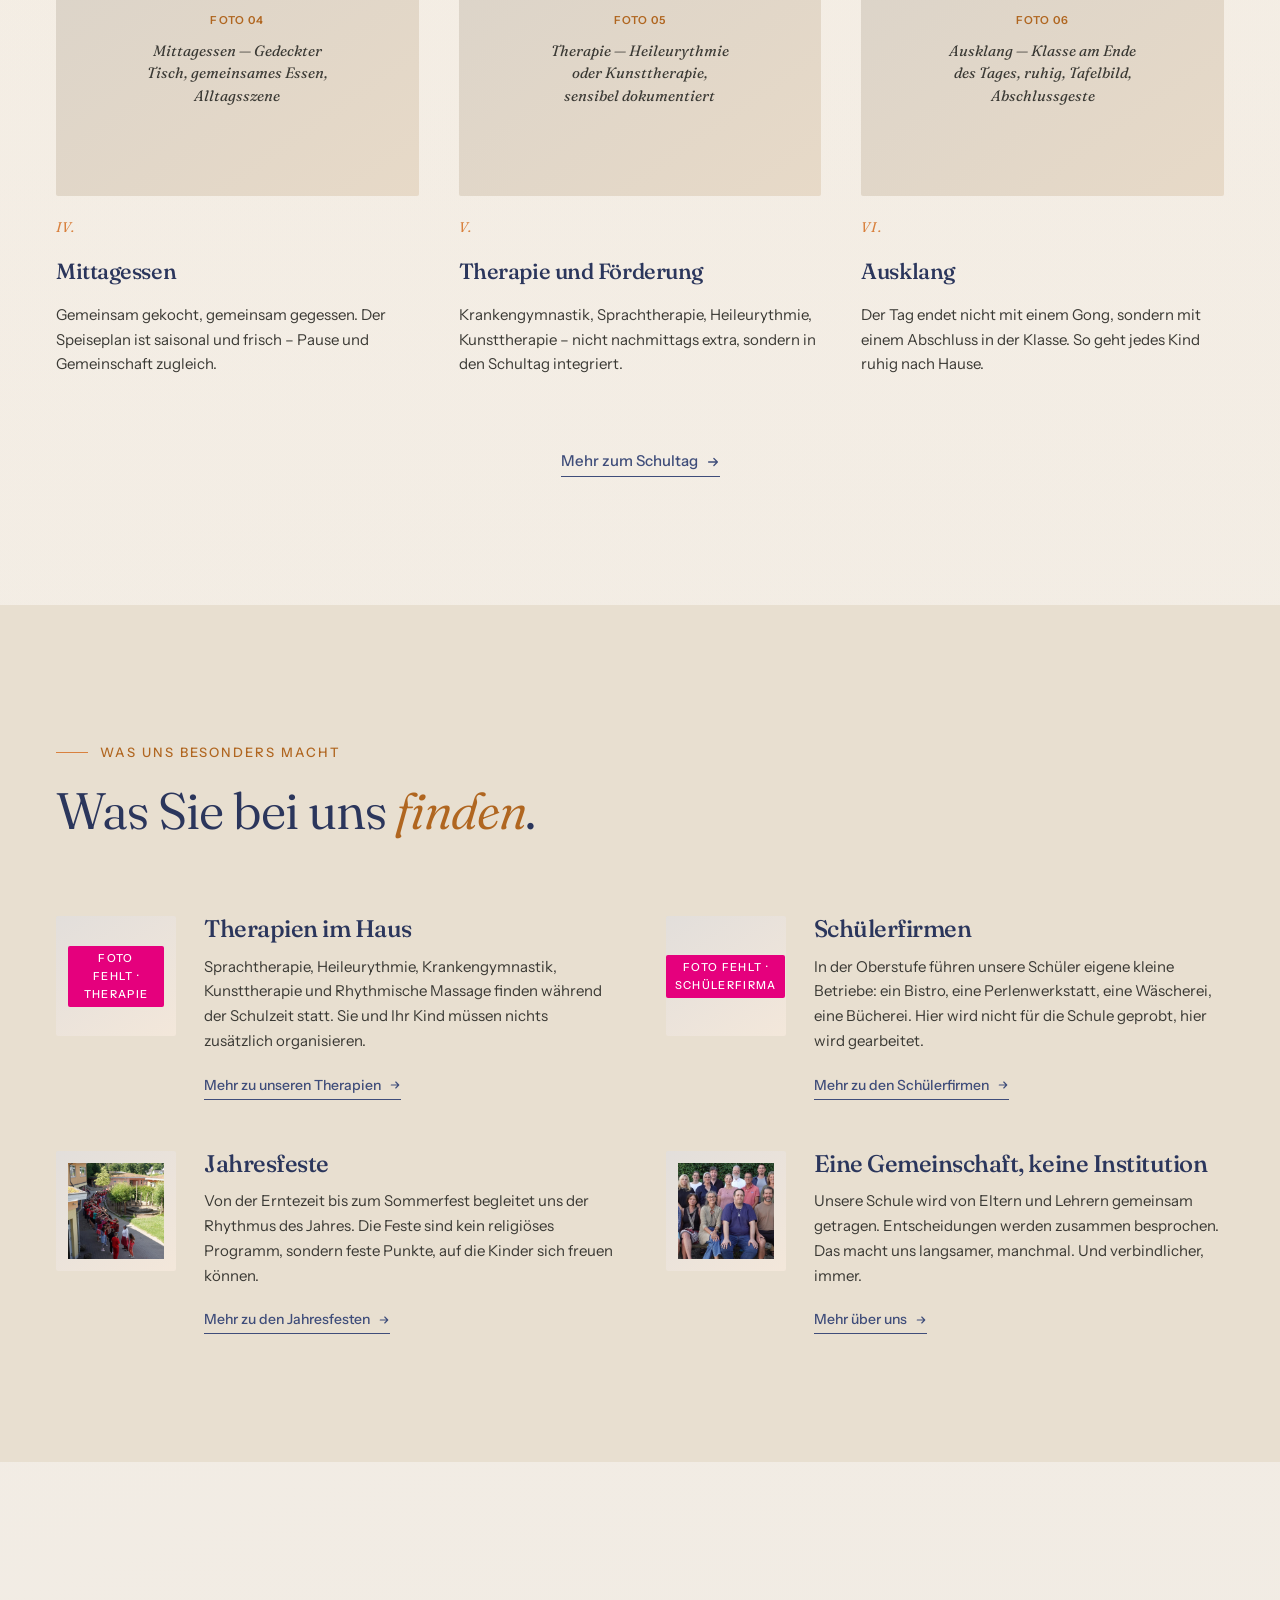
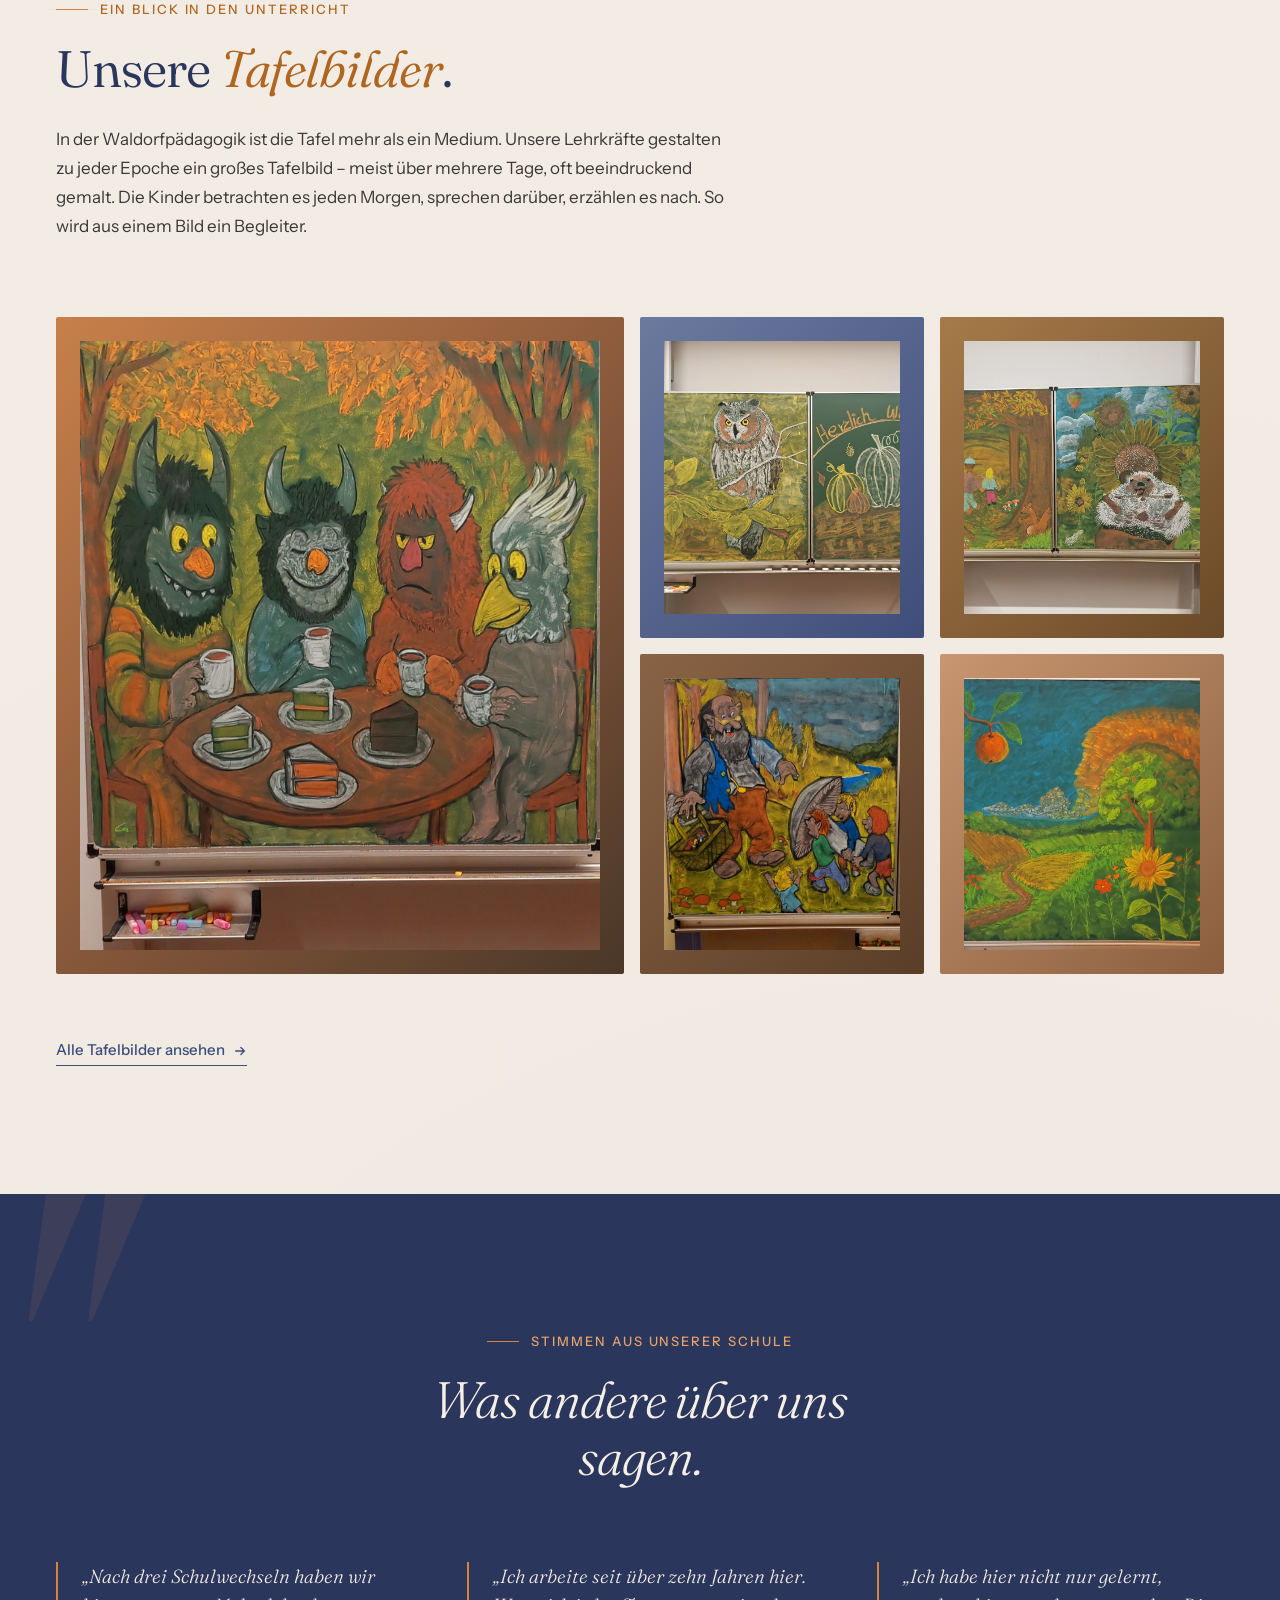
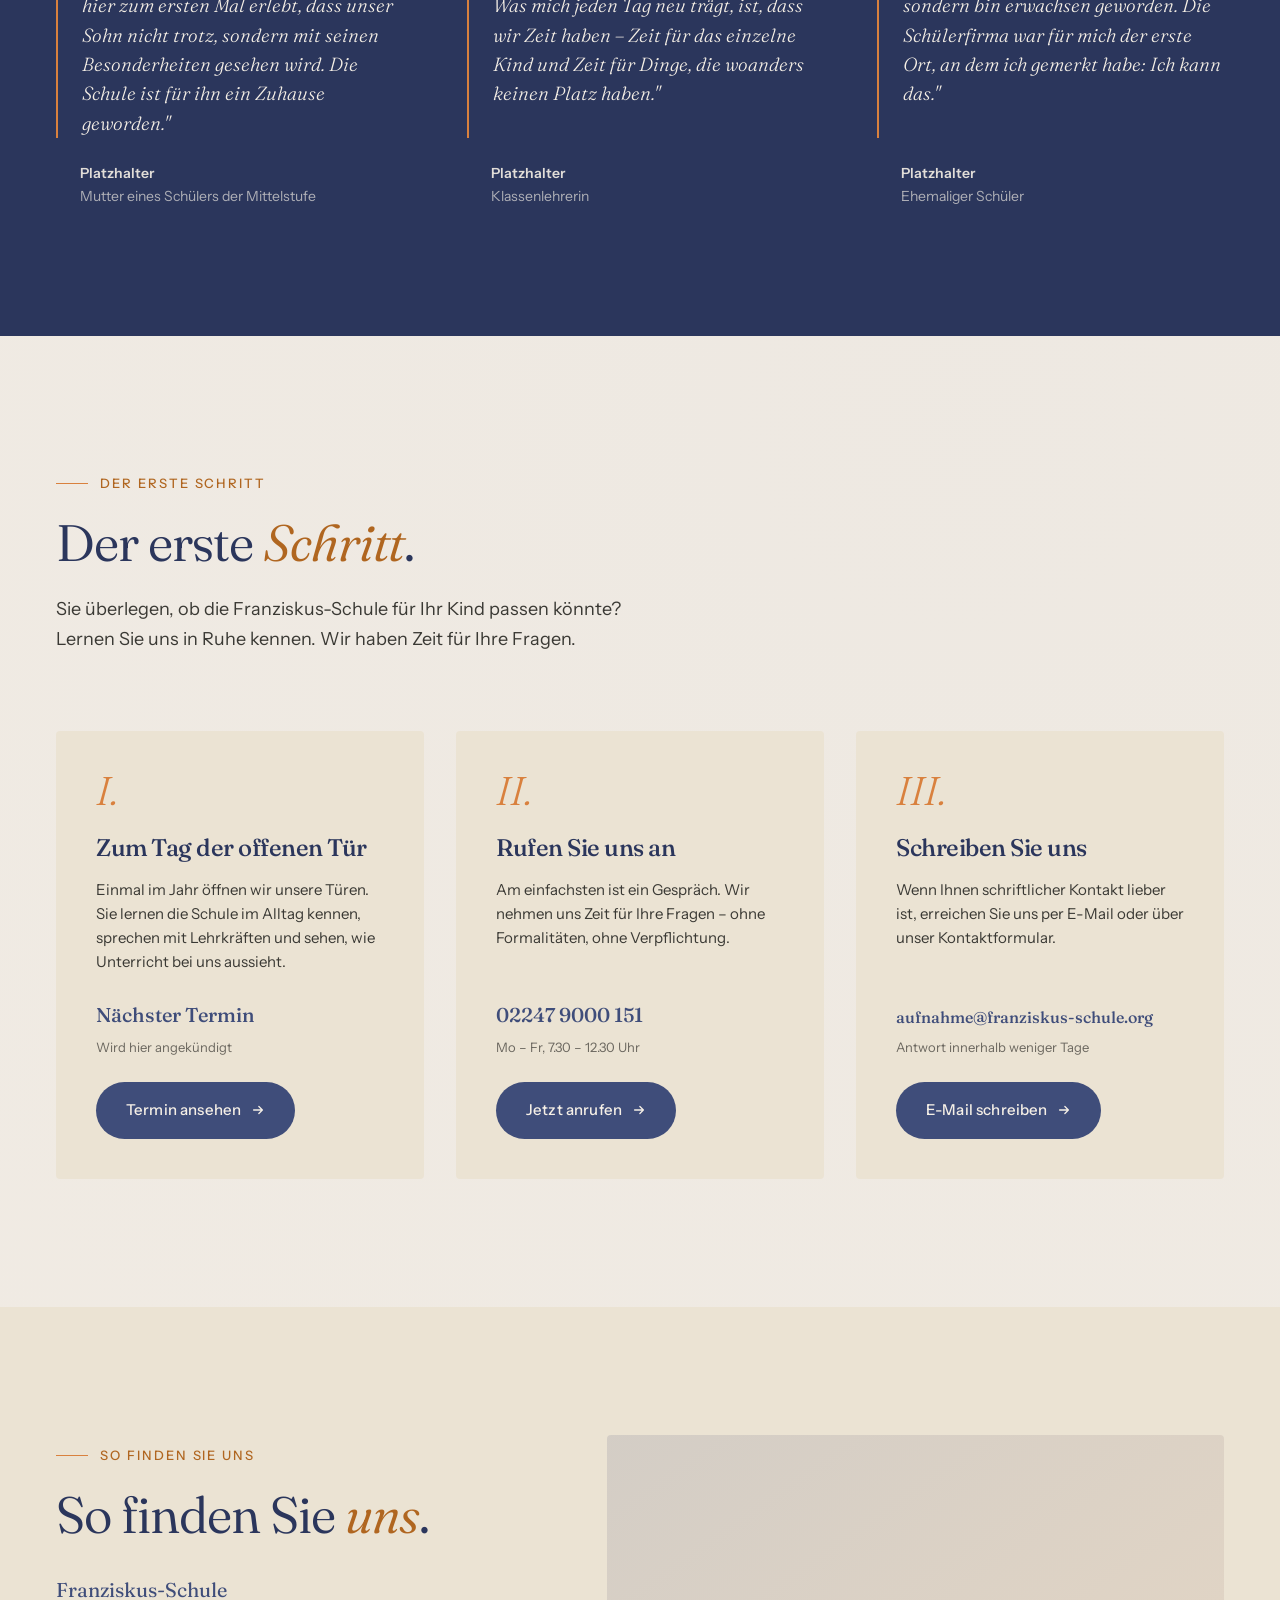
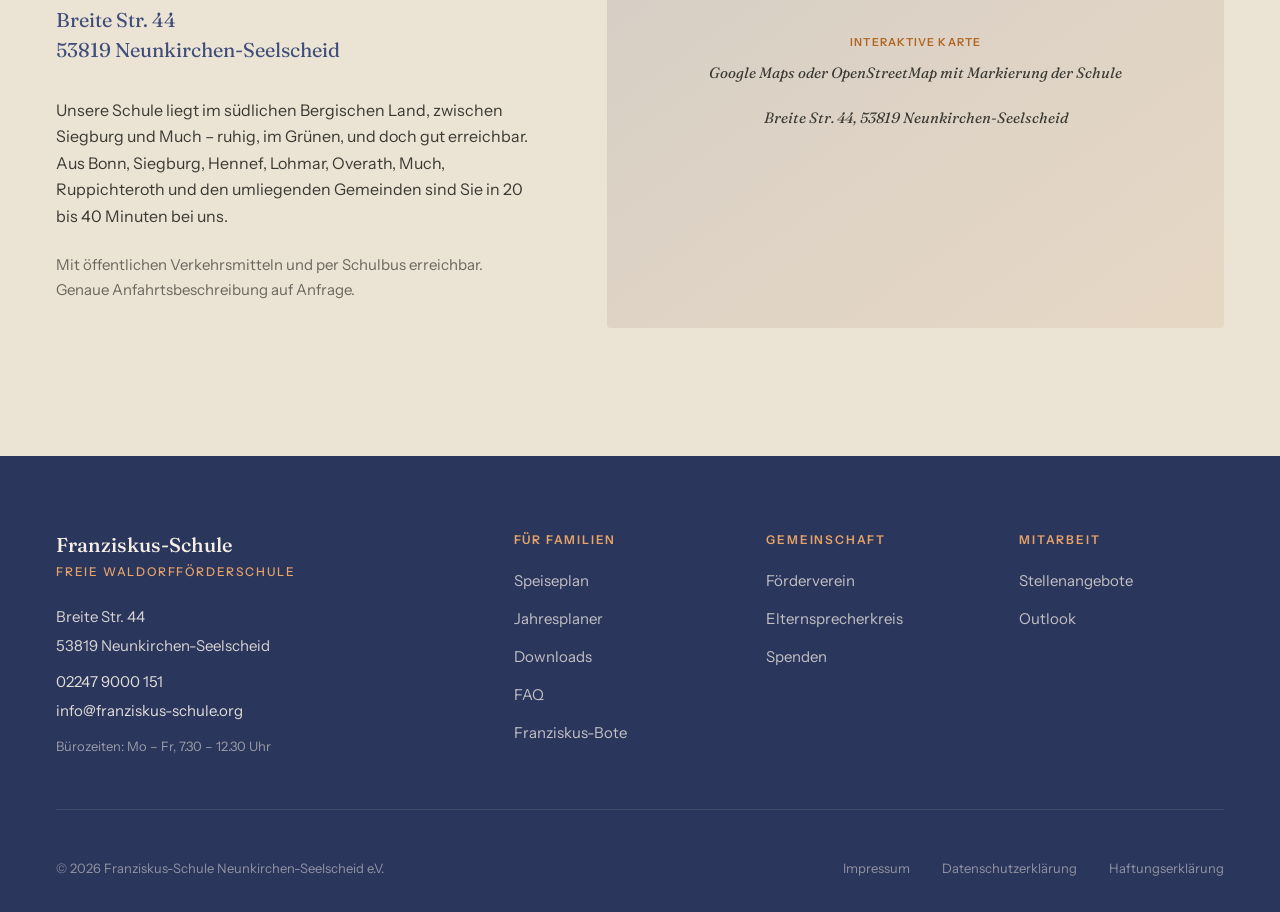
==== commit 2532363d: "Startseite: Jahresfest- und Kollegiumsfoto eingesetzt - Jahresfeste: Johanni-Torbogen ueber den Schu" ====
--- a/index.html
+++ b/index.html
@@ -275,7 +275,7 @@
         <div class="besonderheiten-grid">
           <div class="feature">
             <div class="feature-image">
-              <span>Foto<br>Therapie</span>
+              <span class="todo-pill">Foto fehlt · Therapie</span>
             </div>
             <div class="feature-content">
               <h3>Therapien im Haus</h3>
@@ -288,7 +288,7 @@
 
           <div class="feature">
             <div class="feature-image">
-              <span>Foto<br>Schülerfirma</span>
+              <span class="todo-pill">Foto fehlt · Schülerfirma</span>
             </div>
             <div class="feature-content">
               <h3>Schülerfirmen</h3>
@@ -301,7 +301,7 @@
 
           <div class="feature">
             <div class="feature-image">
-              <span>Foto<br>Jahresfest</span>
+              <img src="images/Johanni%20Fest/waldorf-johanni-fest-foerderschule-5.jpg" alt="Blick von oben auf den Schulhof: Schülerinnen und Schüler in Rot bilden mit erhobenen Armen einen langen Torbogen, durch den die Schulgemeinschaft zieht.">
             </div>
             <div class="feature-content">
               <h3>Jahresfeste</h3>
@@ -314,7 +314,7 @@
 
           <div class="feature">
             <div class="feature-image">
-              <span>Foto<br>Kollegium</span>
+              <img src="images/Kollegium/foerderschule-rhein-sieg-kollegium-2024.jpg" alt="Gruppenbild des Kollegiums vor einer bewachsenen Wand: rund zwanzig Lehrerinnen und Lehrer, teils sitzend auf einer Holzbank, teils dahinter stehend.">
             </div>
             <div class="feature-content">
               <h3>Eine Gemeinschaft, keine Institution</h3>
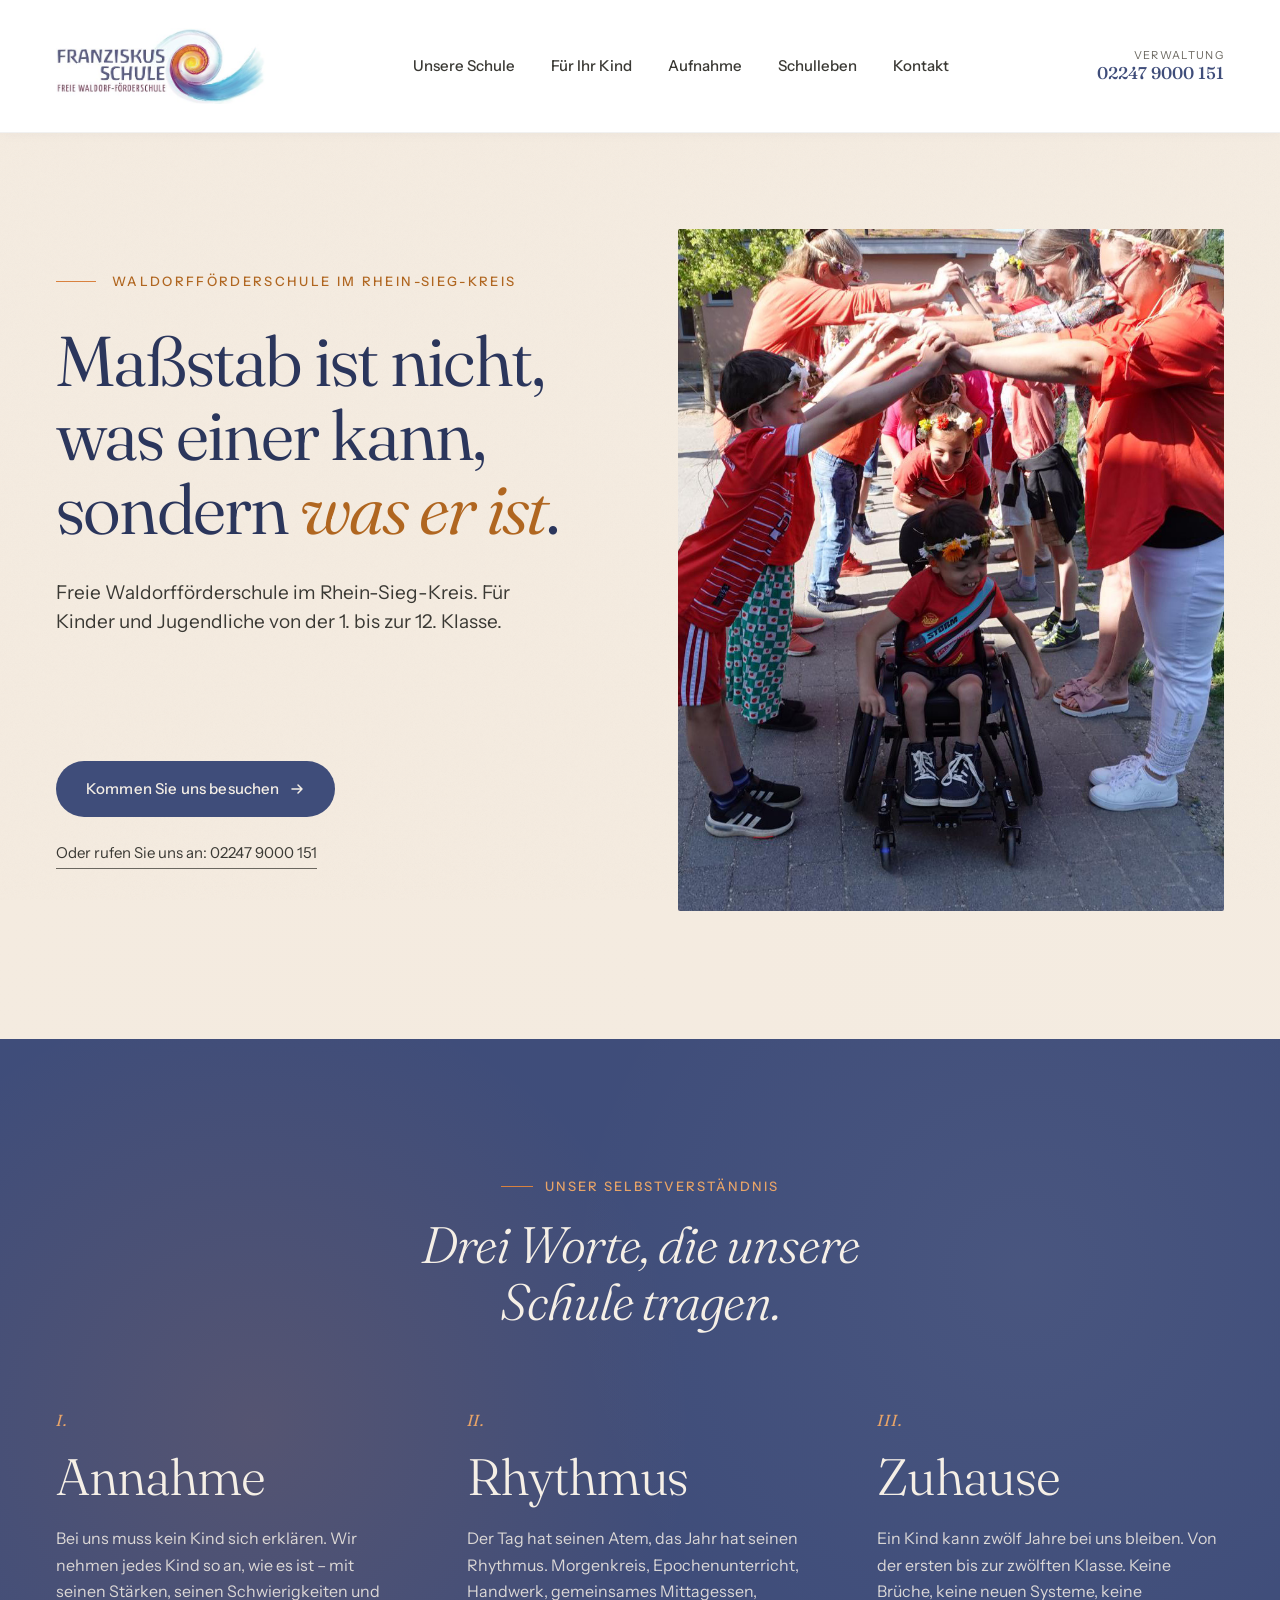
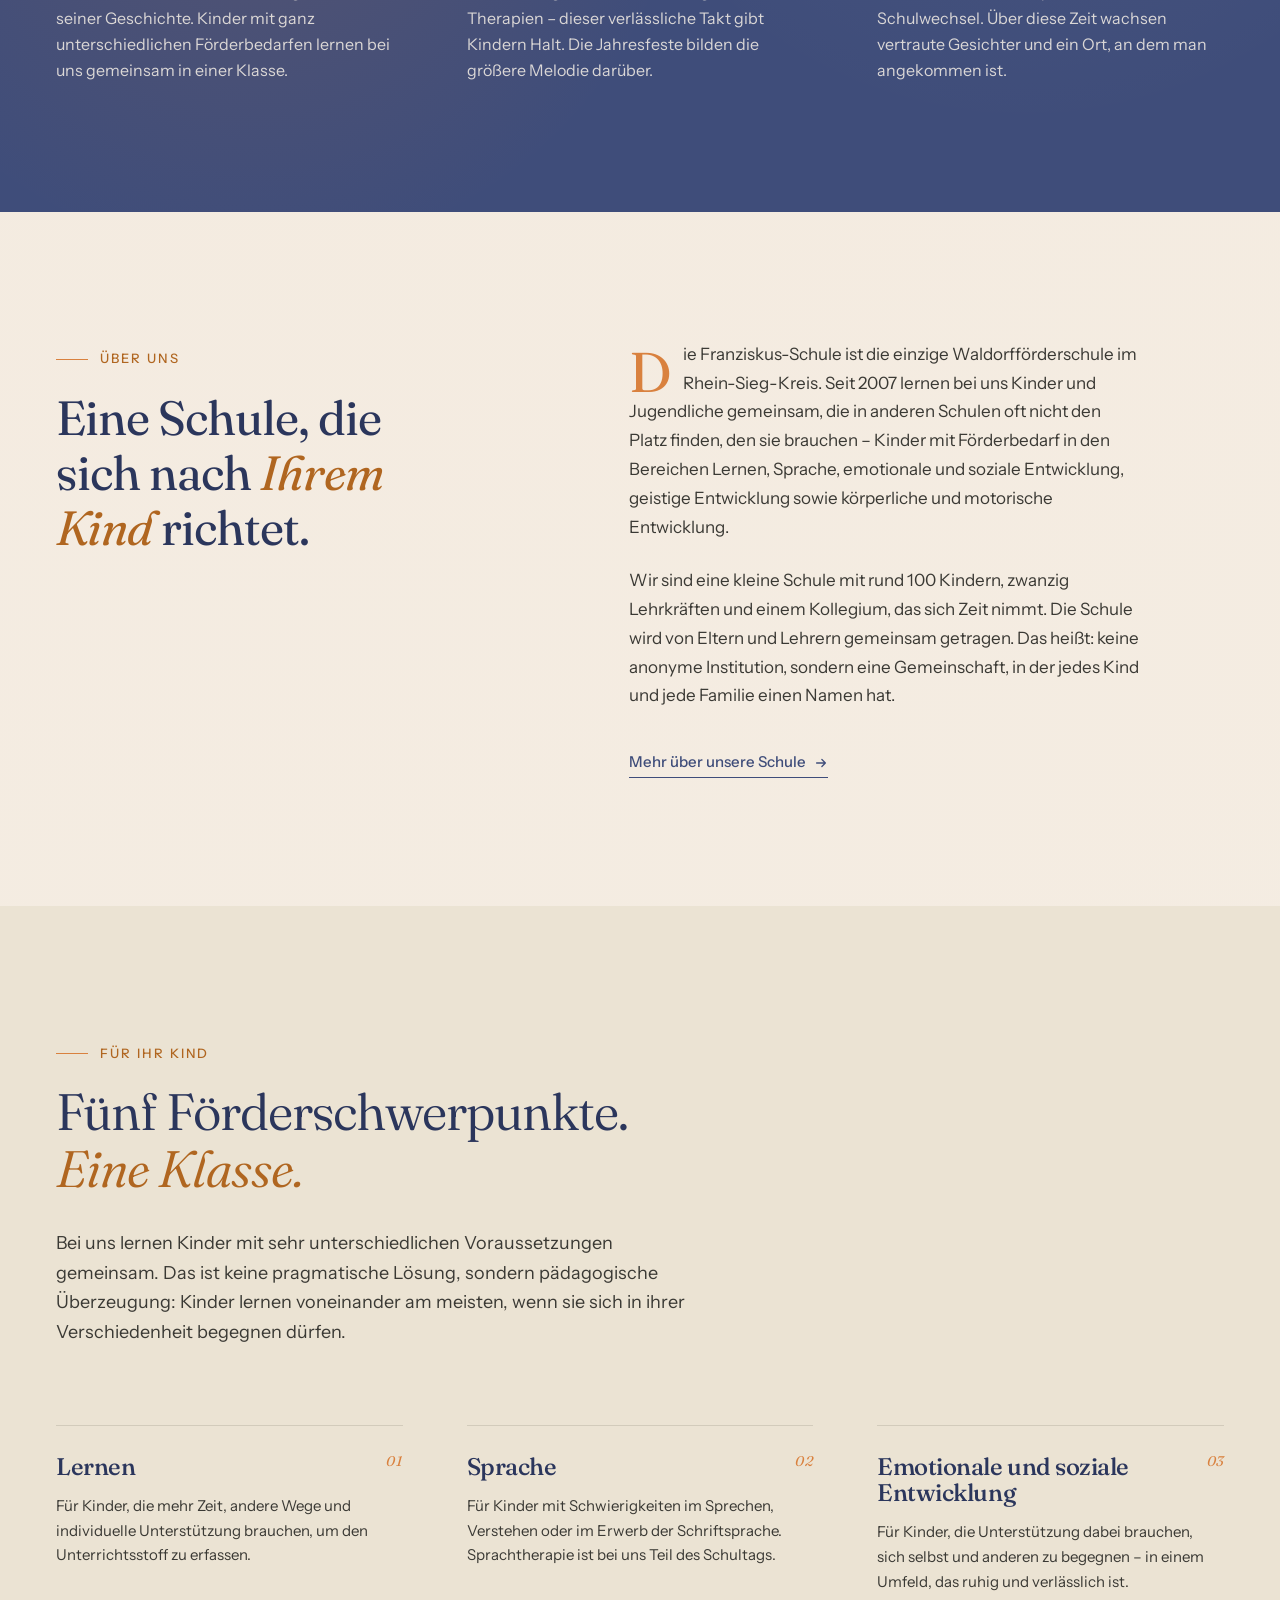
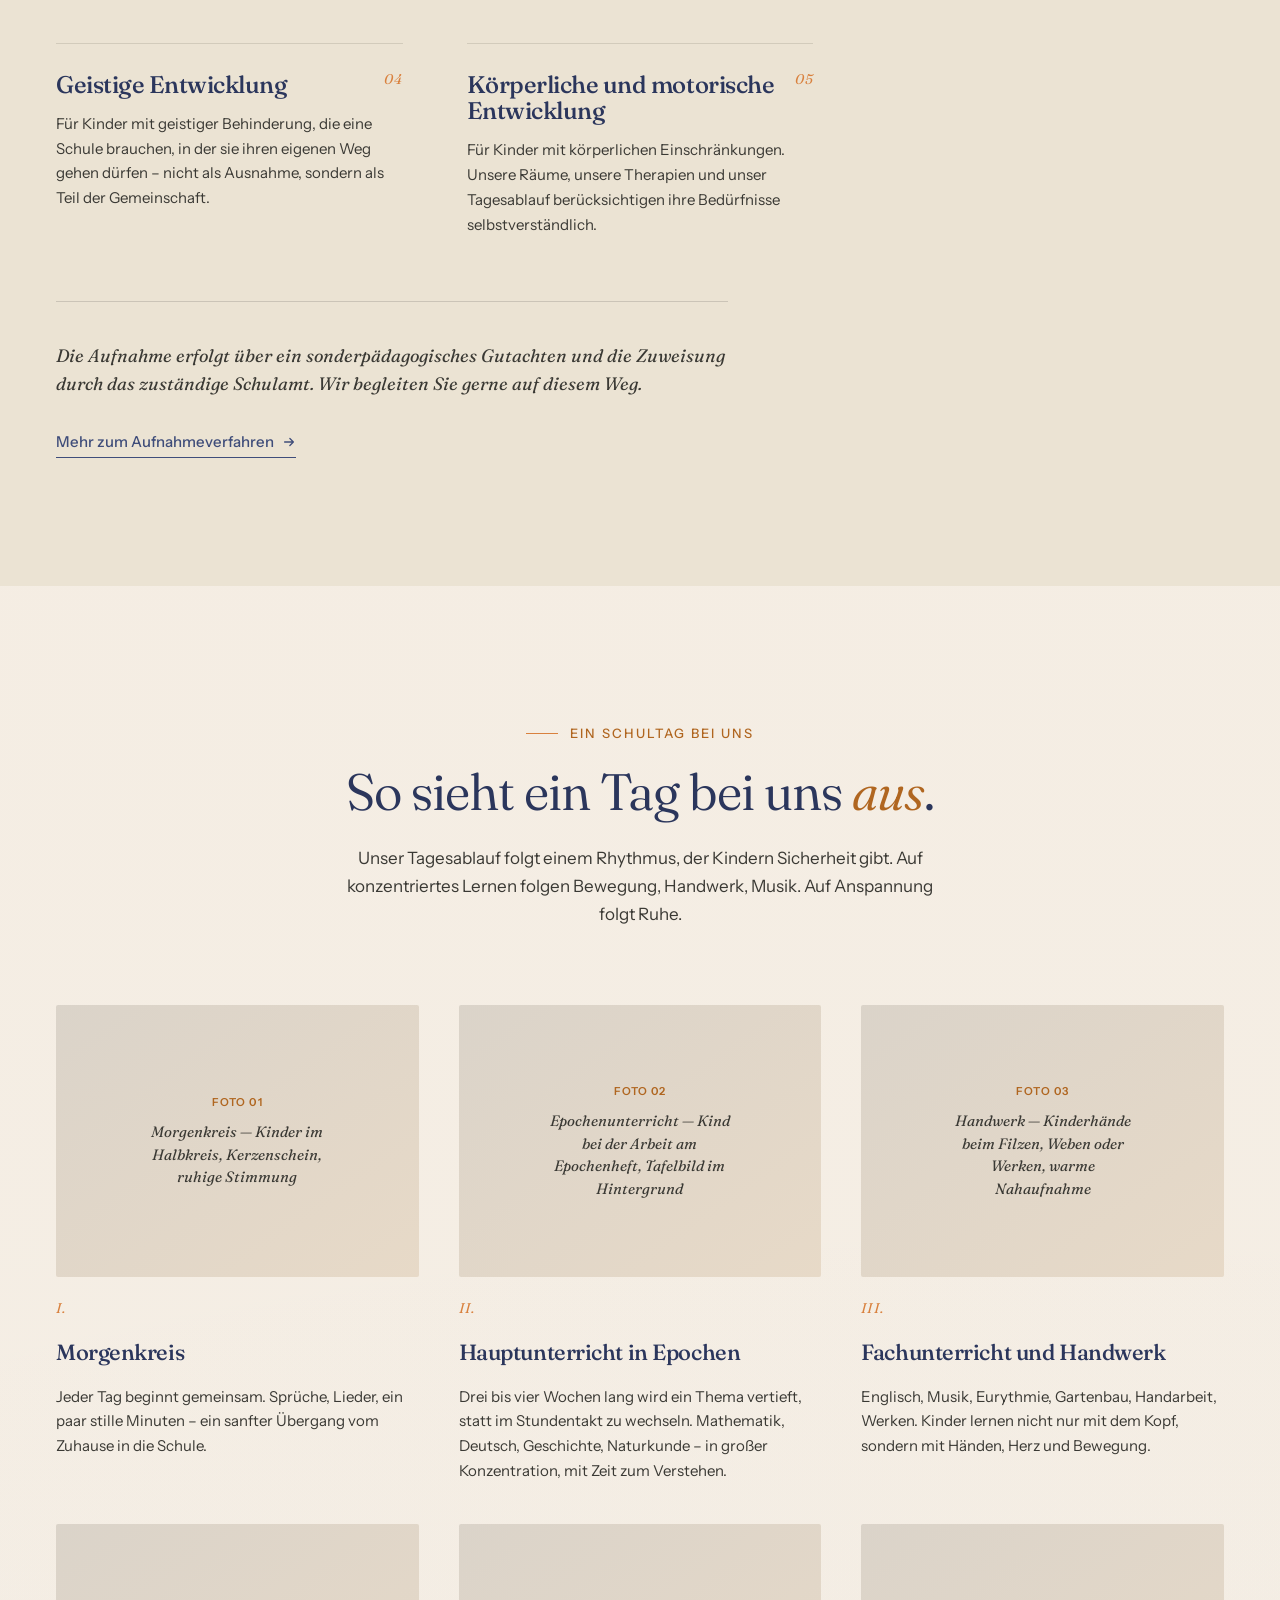
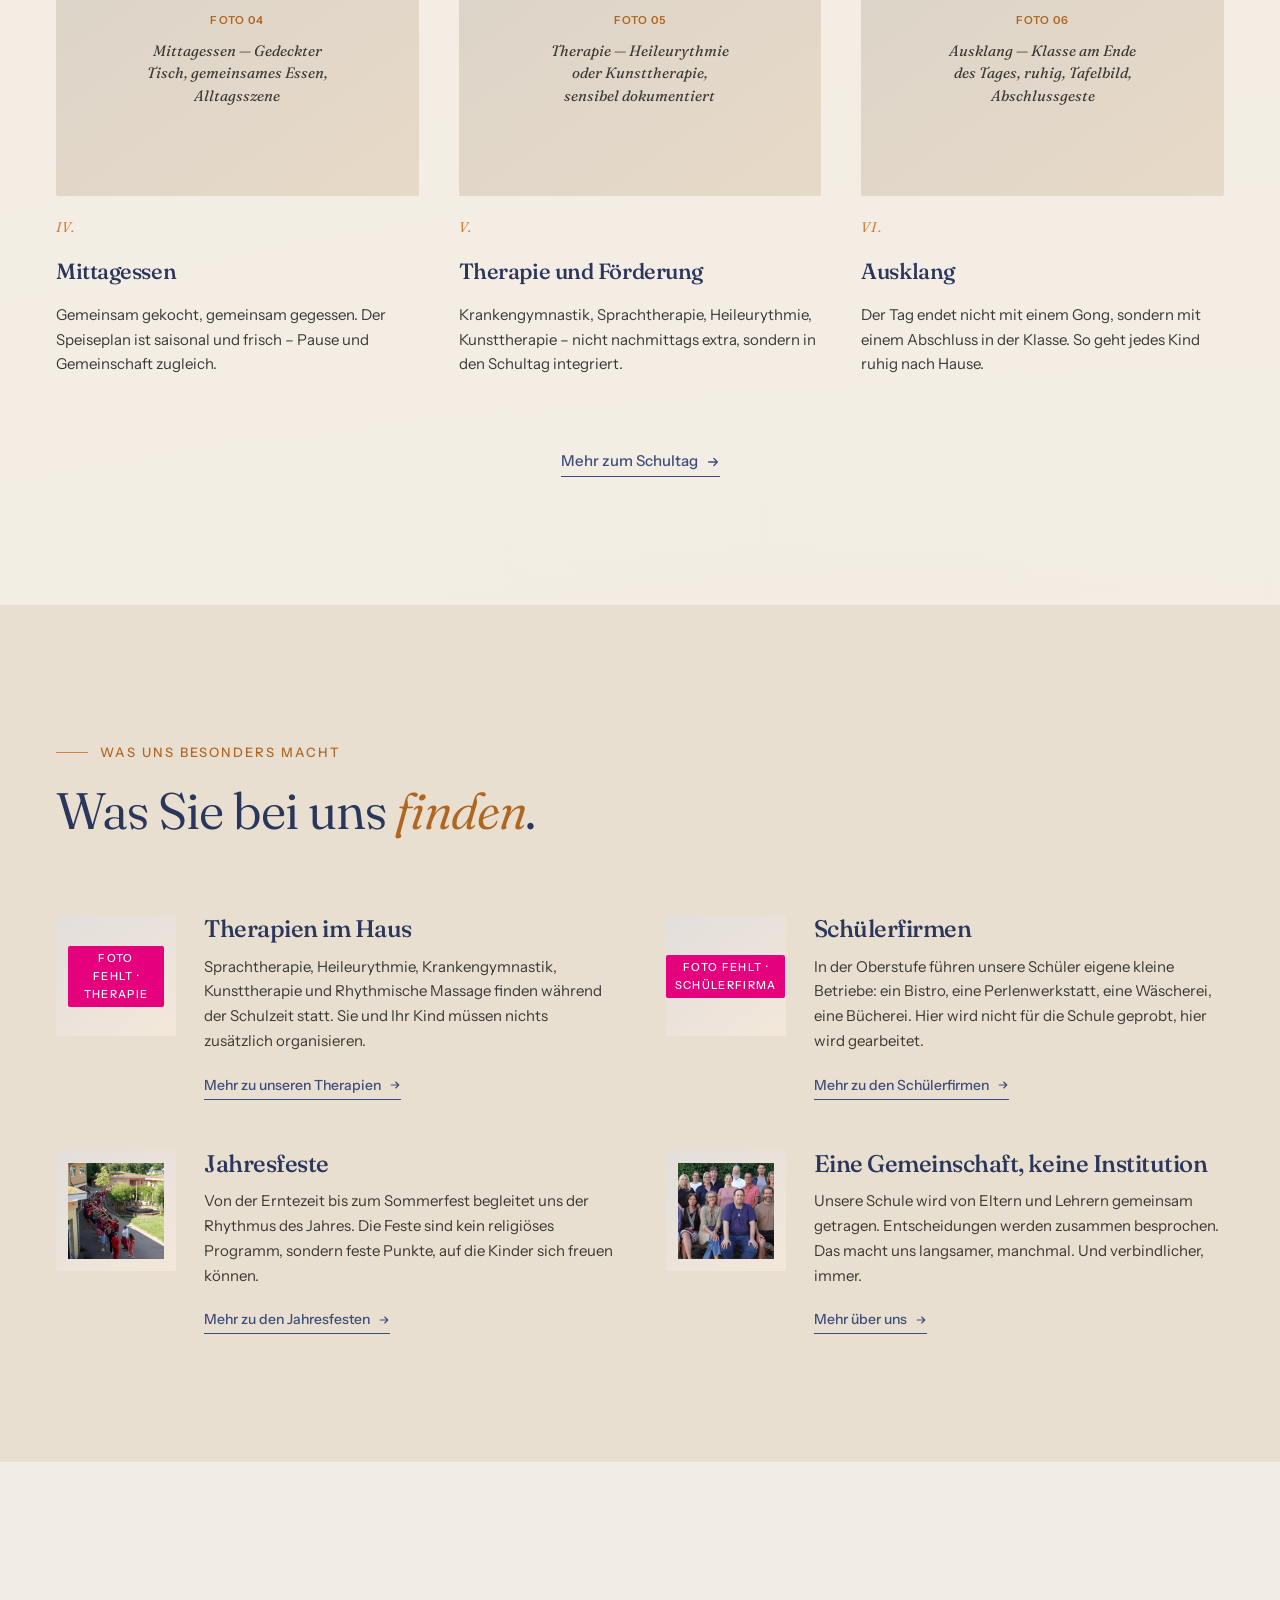
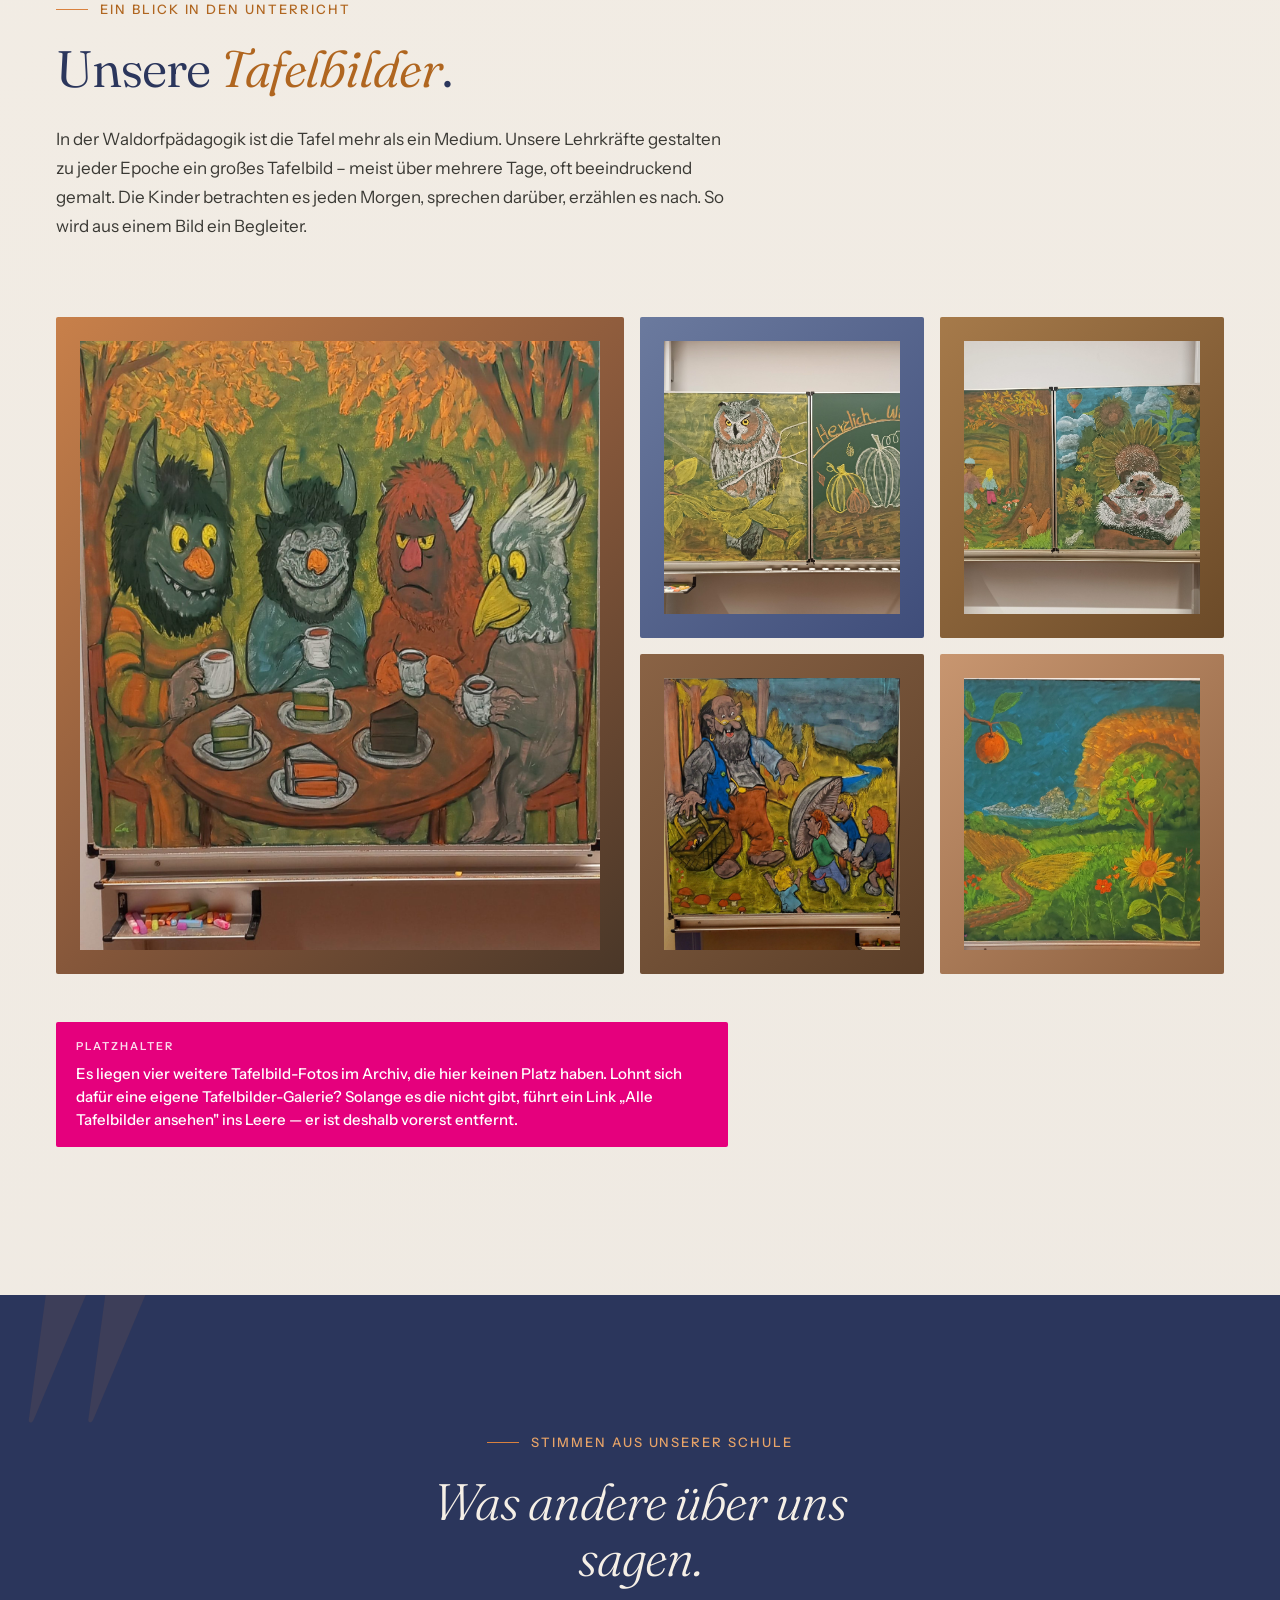
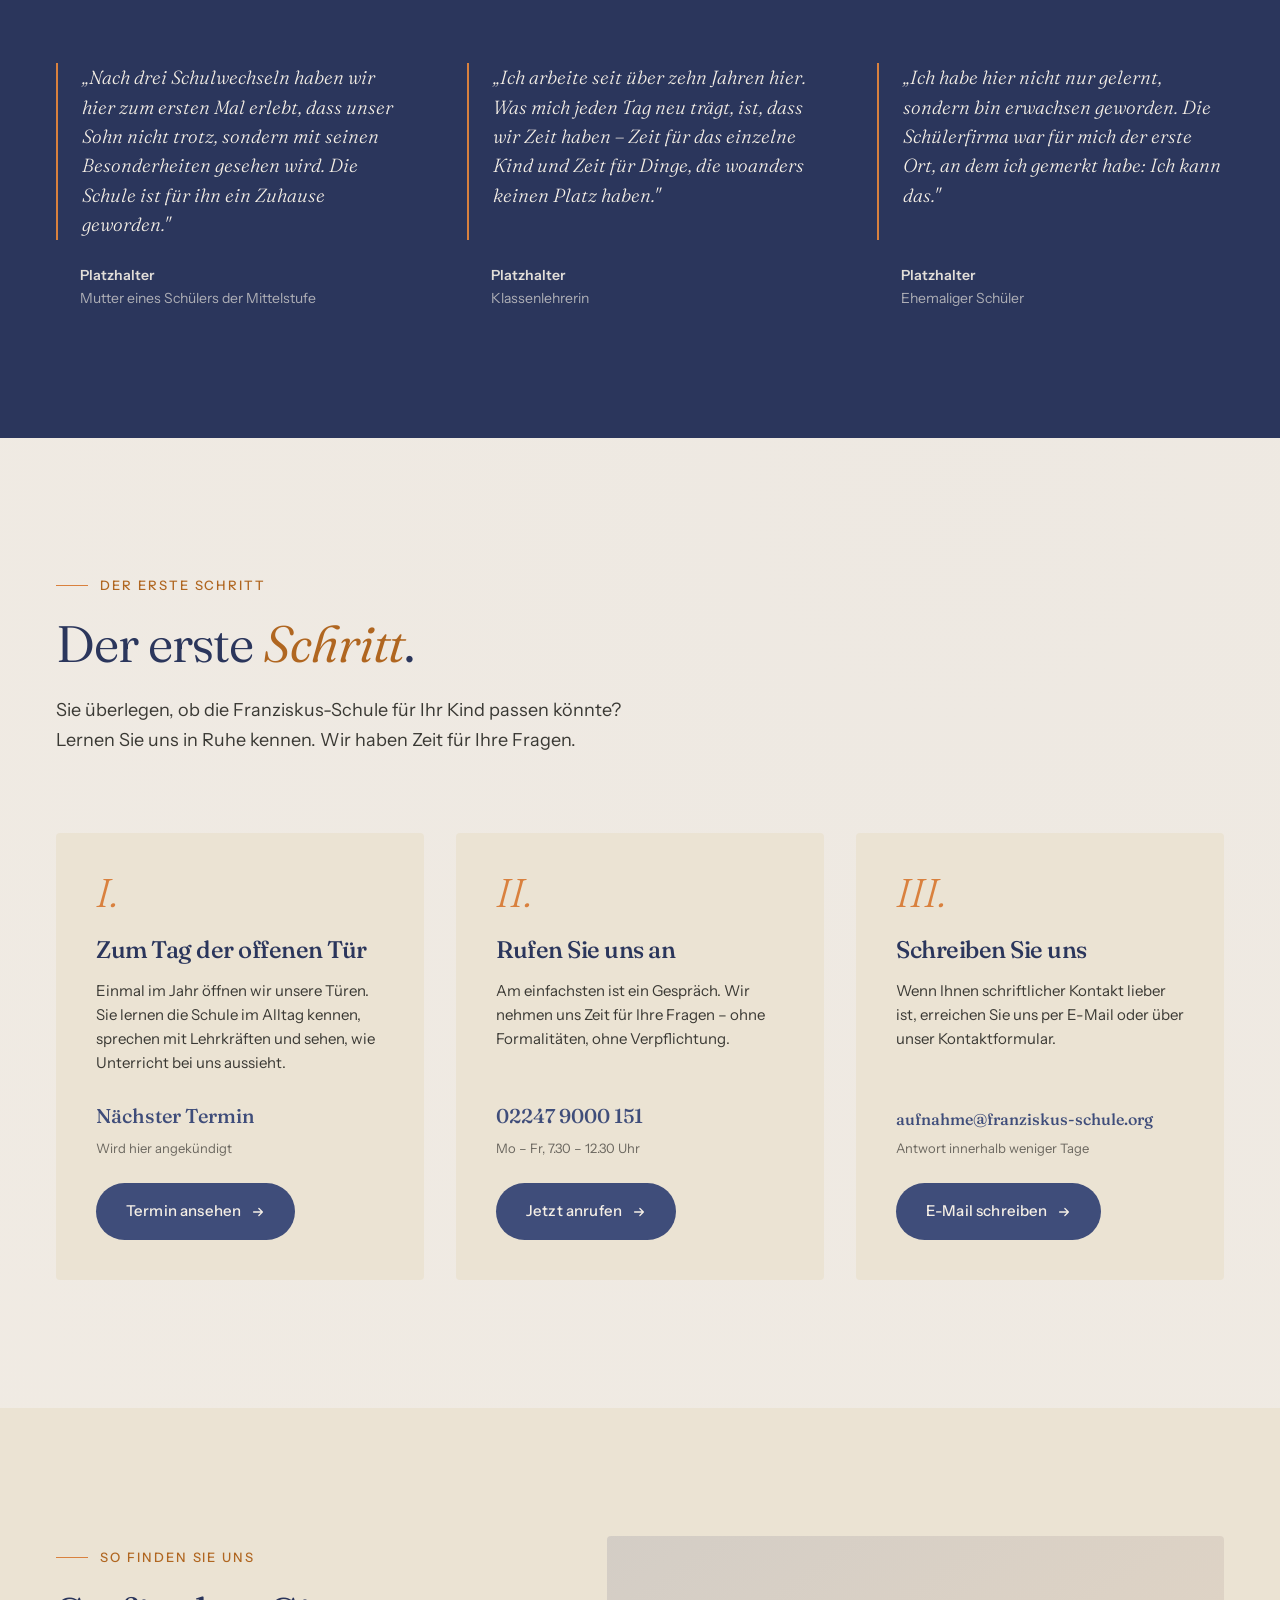
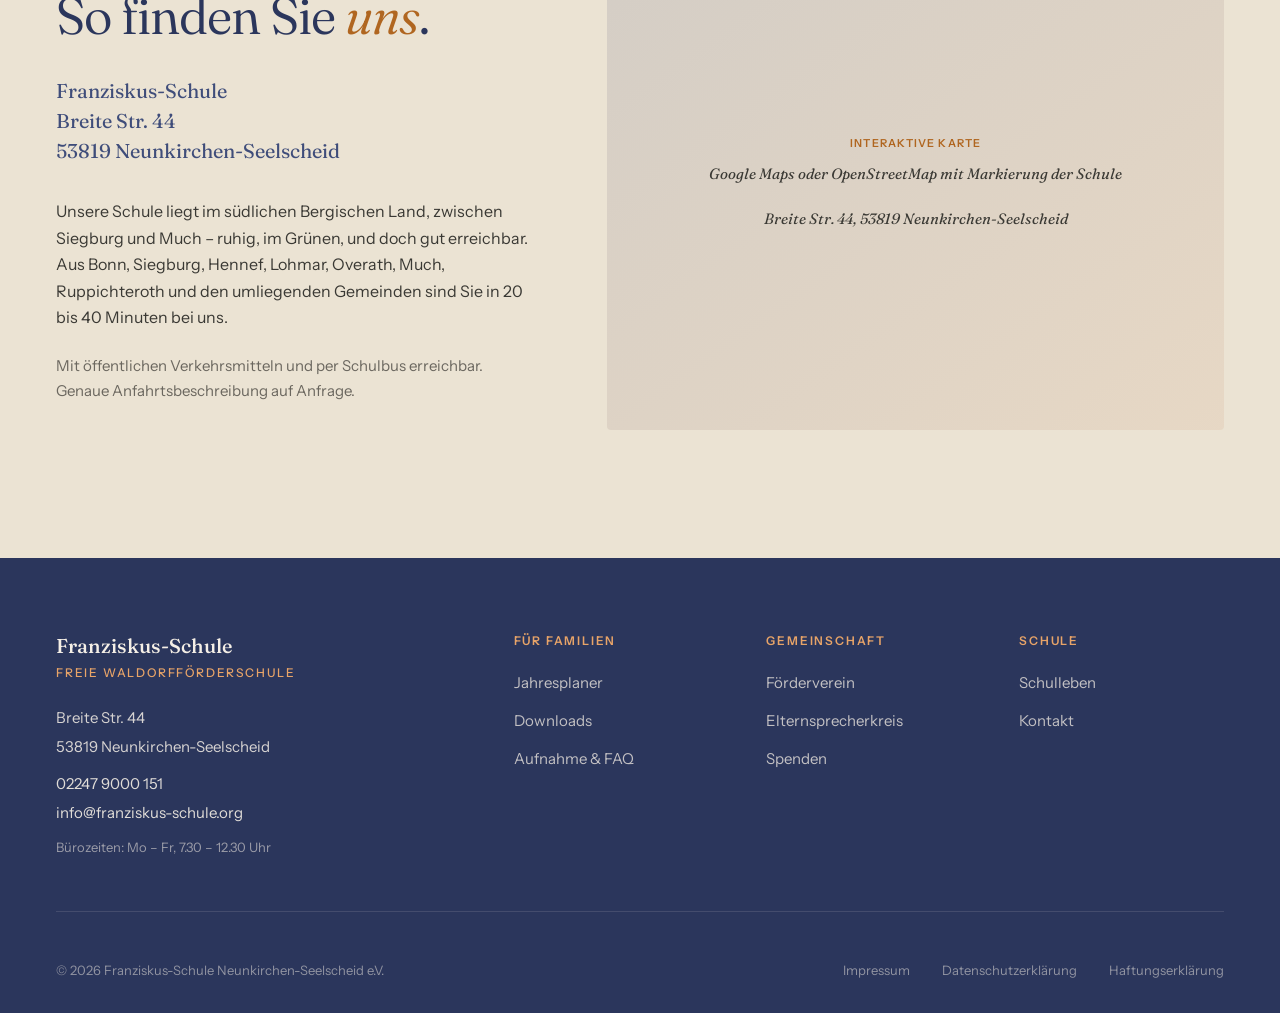
==== commit 5969cf8d: "Phase 3: Downloadseite, lokale PDFs, Footer aufgeraeumt - 19 Dokumente von der alten Website nach do" ====
--- a/index.html
+++ b/index.html
@@ -112,7 +112,7 @@
 
             <p>Wir sind eine kleine Schule mit rund 100 Kindern, zwanzig Lehrkräften und einem Kollegium, das sich Zeit nimmt. Die Schule wird von Eltern und Lehrern gemeinsam getragen. Das heißt: keine anonyme Institution, sondern eine Gemeinschaft, in der jedes Kind und jede Familie einen Namen hat.</p>
 
-            <a href="#" class="link-arrow">
+            <a href="pages/fuer-ihr-kind.html" class="link-arrow">
               Mehr über unsere Schule
               <svg width="14" height="14" viewBox="0 0 16 16" fill="none"><path d="M3 8h10M9 4l4 4-4 4" stroke="currentColor" stroke-width="1.5" stroke-linecap="round" stroke-linejoin="round"/></svg>
             </a>
@@ -256,7 +256,7 @@
         </div>
 
         <div class="schultag-cta">
-          <a href="#" class="link-arrow">
+          <a href="pages/fuer-ihr-kind.html#schultag" class="link-arrow">
             Mehr zum Schultag
             <svg width="14" height="14" viewBox="0 0 16 16" fill="none"><path d="M3 8h10M9 4l4 4-4 4" stroke="currentColor" stroke-width="1.5" stroke-linecap="round" stroke-linejoin="round"/></svg>
           </a>
@@ -319,7 +319,7 @@
             <div class="feature-content">
               <h3>Eine Gemeinschaft, keine Institution</h3>
               <p>Unsere Schule wird von Eltern und Lehrern gemeinsam getragen. Entscheidungen werden zusammen besprochen. Das macht uns langsamer, manchmal. Und verbindlicher, immer.</p>
-              <a href="#" class="link-arrow">Mehr über uns
+              <a href="pages/kontakt.html#gremien" class="link-arrow">Mehr über uns
                 <svg width="12" height="12" viewBox="0 0 16 16" fill="none"><path d="M3 8h10M9 4l4 4-4 4" stroke="currentColor" stroke-width="1.5" stroke-linecap="round" stroke-linejoin="round"/></svg>
               </a>
             </div>
@@ -355,10 +355,7 @@
           </div>
         </div>
 
-        <a href="#" class="link-arrow">
-          Alle Tafelbilder ansehen
-          <svg width="14" height="14" viewBox="0 0 16 16" fill="none"><path d="M3 8h10M9 4l4 4-4 4" stroke="currentColor" stroke-width="1.5" stroke-linecap="round" stroke-linejoin="round"/></svg>
-        </a>
+        <div class="todo-block">Es liegen vier weitere Tafelbild-Fotos im Archiv, die hier keinen Platz haben. Lohnt sich dafür eine eigene Tafelbilder-Galerie? Solange es die nicht gibt, führt ein Link „Alle Tafelbilder ansehen" ins Leere — er ist deshalb vorerst entfernt.</div>
       </div>
     </section>
 
@@ -405,7 +402,7 @@
             <p>Einmal im Jahr öffnen wir unsere Türen. Sie lernen die Schule im Alltag kennen, sprechen mit Lehrkräften und sehen, wie Unterricht bei uns aussieht.</p>
             <div class="weg-detail">Nächster Termin</div>
             <div class="weg-subdetail">Wird hier angekündigt</div>
-            <a href="#" class="btn-primary">
+            <a href="pages/aufnahme.html" class="btn-primary">
               Termin ansehen
               <svg width="14" height="14" viewBox="0 0 16 16" fill="none"><path d="M3 8h10M9 4l4 4-4 4" stroke="currentColor" stroke-width="1.5" stroke-linecap="round" stroke-linejoin="round"/></svg>
             </a>
@@ -488,11 +485,9 @@
         <div class="footer-col">
           <h4>Für Familien</h4>
           <ul>
-            <li><a href="#">Speiseplan</a></li>
-            <li><a href="#">Jahresplaner</a></li>
-            <li><a href="#">Downloads</a></li>
-            <li><a href="#">FAQ</a></li>
-            <li><a href="#">Franziskus-Bote</a></li>
+            <li><a href="downloads/jahresplaner.pdf" target="_blank" rel="noopener">Jahresplaner</a></li>
+            <li><a href="pages/downloads.html">Downloads</a></li>
+            <li><a href="pages/aufnahme.html">Aufnahme &amp; FAQ</a></li>
           </ul>
         </div>
 
@@ -501,15 +496,15 @@
           <ul>
             <li><a href="pages/kontakt.html#gremien">Förderverein</a></li>
             <li><a href="pages/kontakt.html#gremien">Elternsprecherkreis</a></li>
-            <li><a href="#">Spenden</a></li>
+            <li><a href="pages/downloads.html#foerderverein">Spenden</a></li>
           </ul>
         </div>
 
         <div class="footer-col">
-          <h4>Mitarbeit</h4>
+          <h4>Schule</h4>
           <ul>
-            <li><a href="#">Stellenangebote</a></li>
-            <li><a href="#">Outlook</a></li>
+            <li><a href="pages/schulleben.html">Schulleben</a></li>
+            <li><a href="pages/kontakt.html">Kontakt</a></li>
           </ul>
         </div>
       </div>
